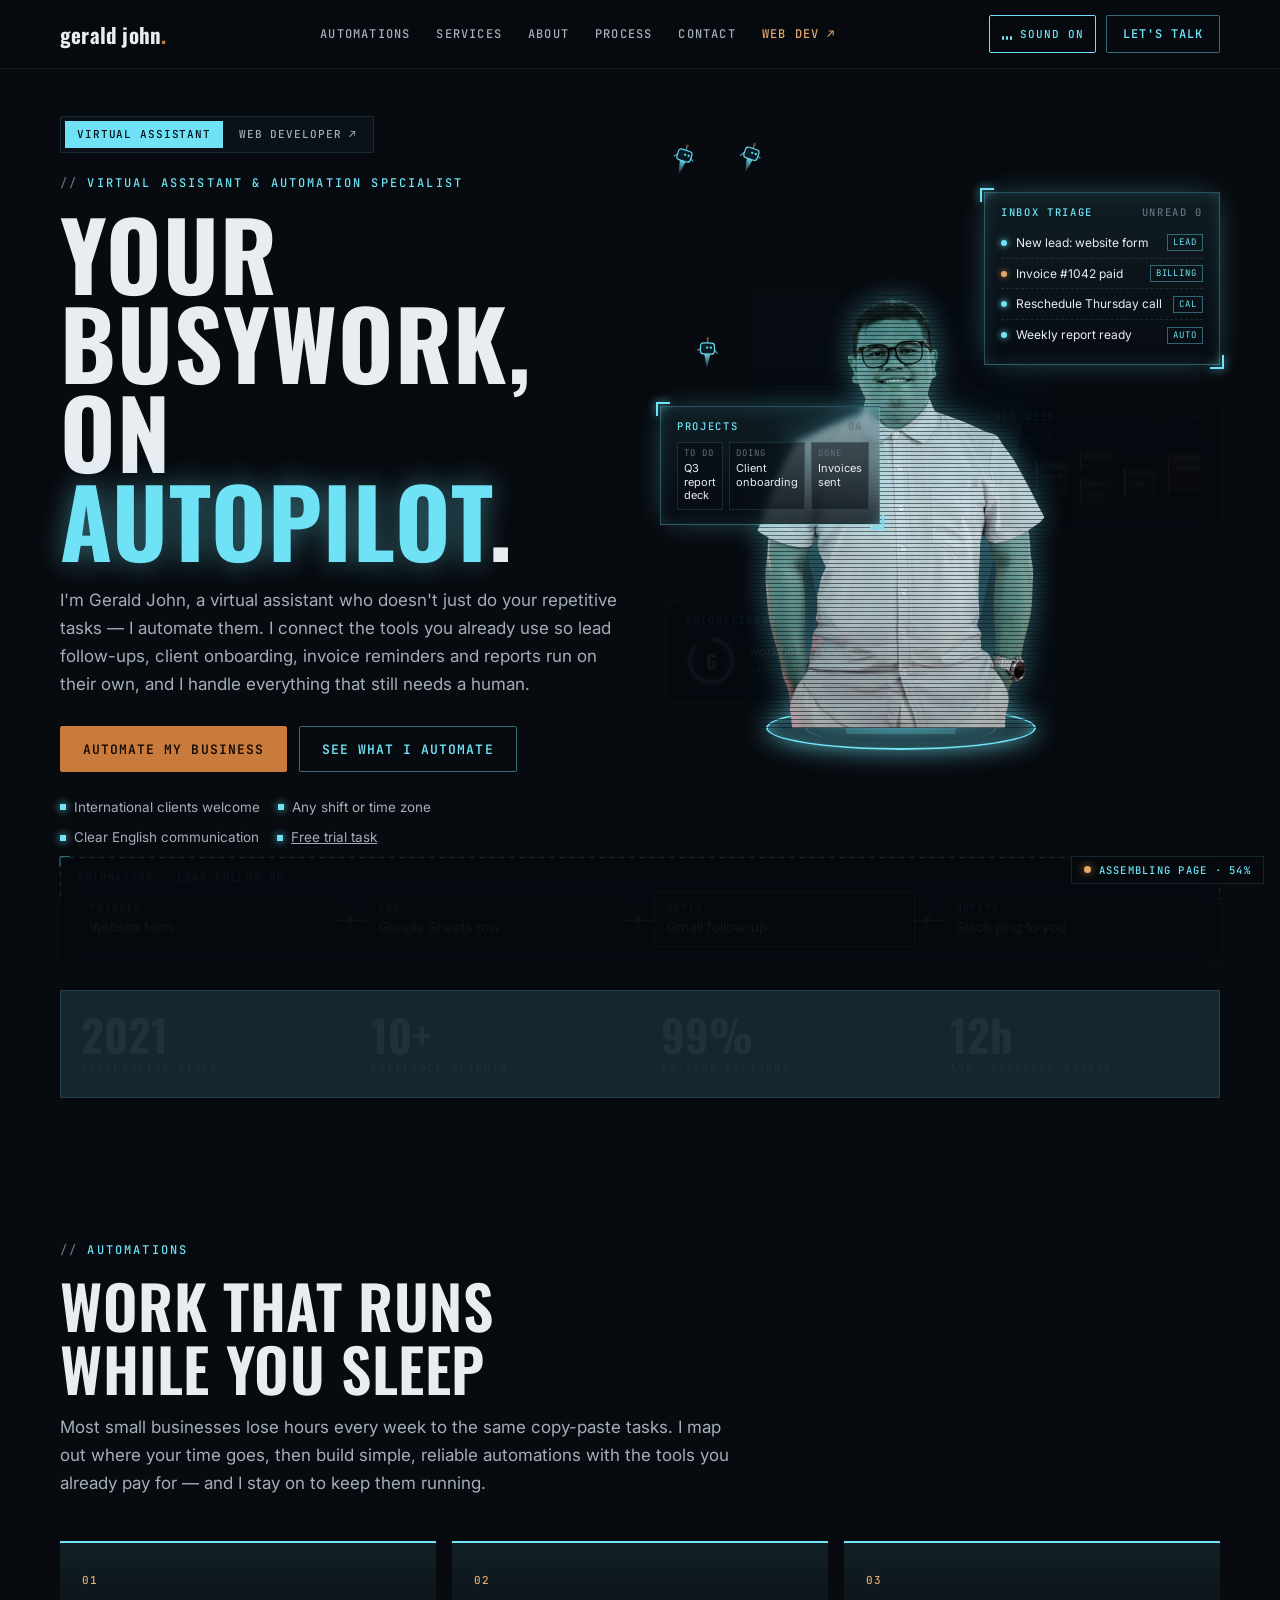
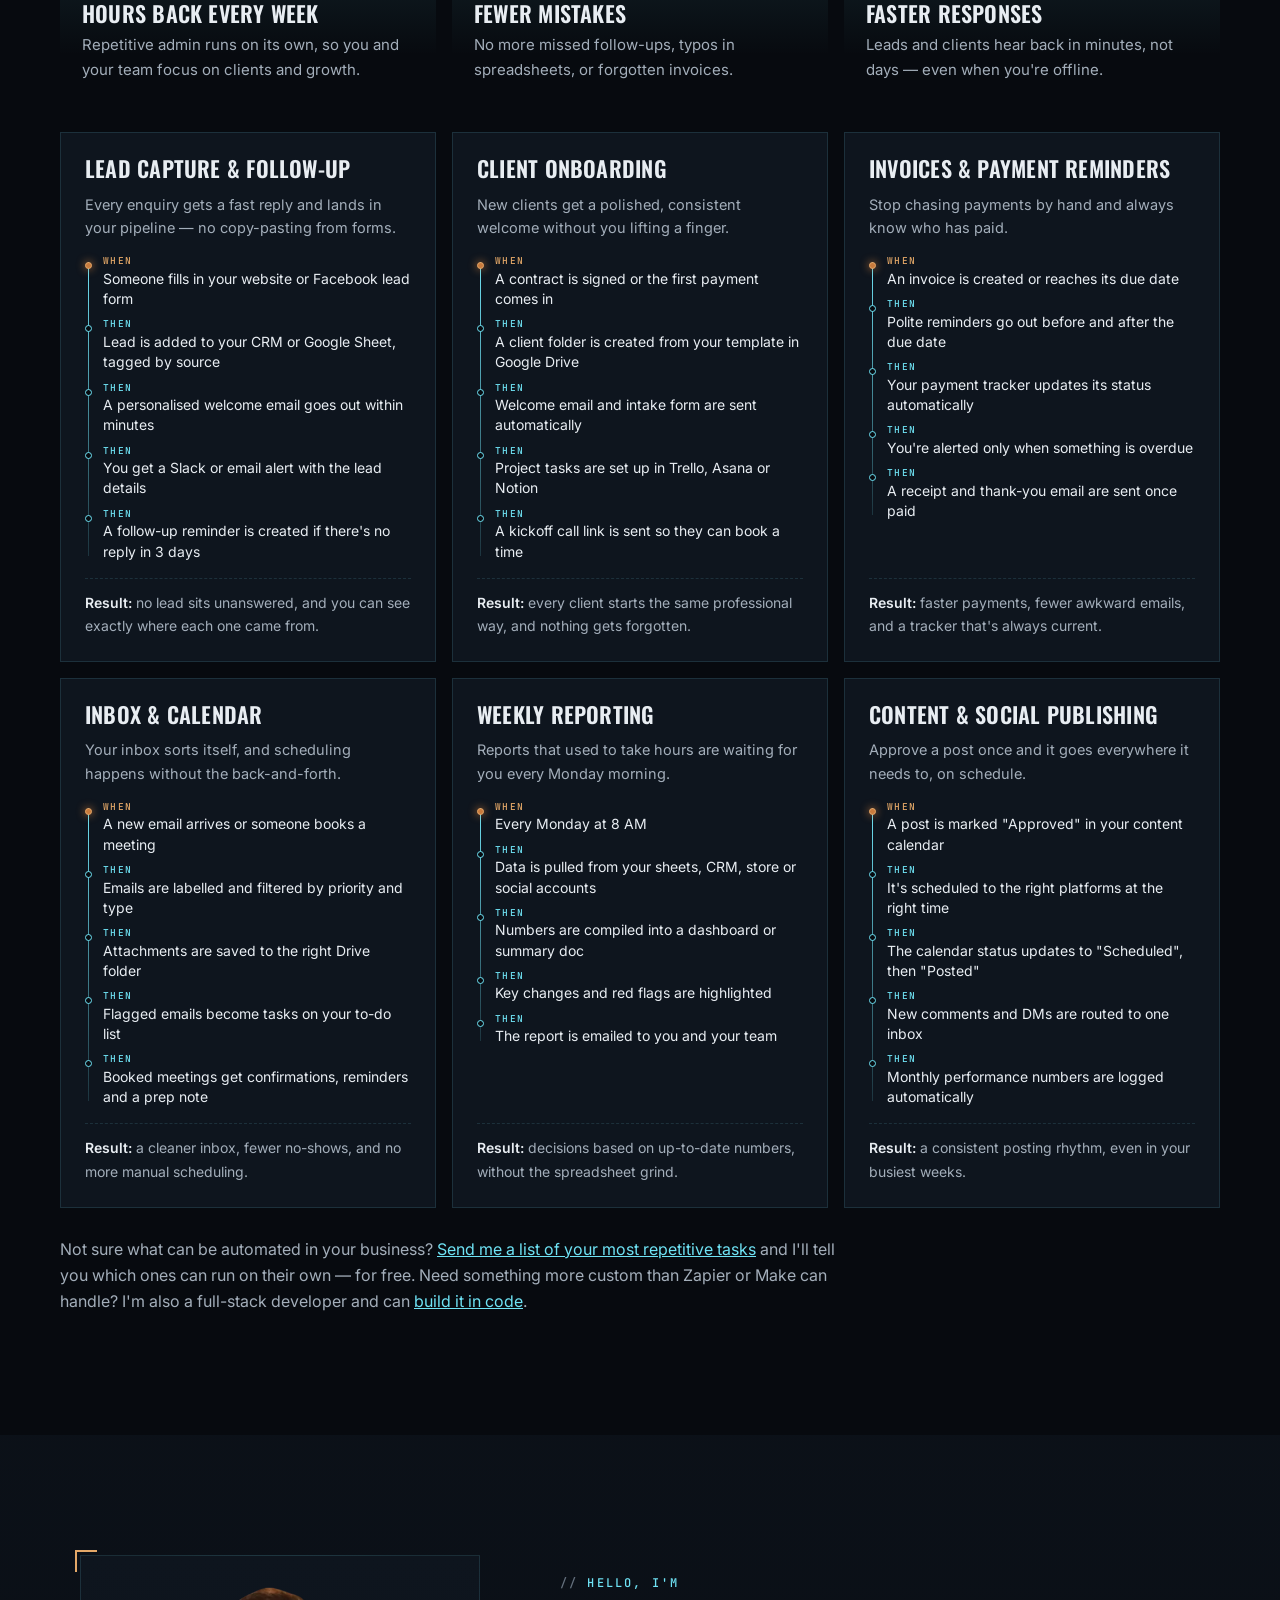
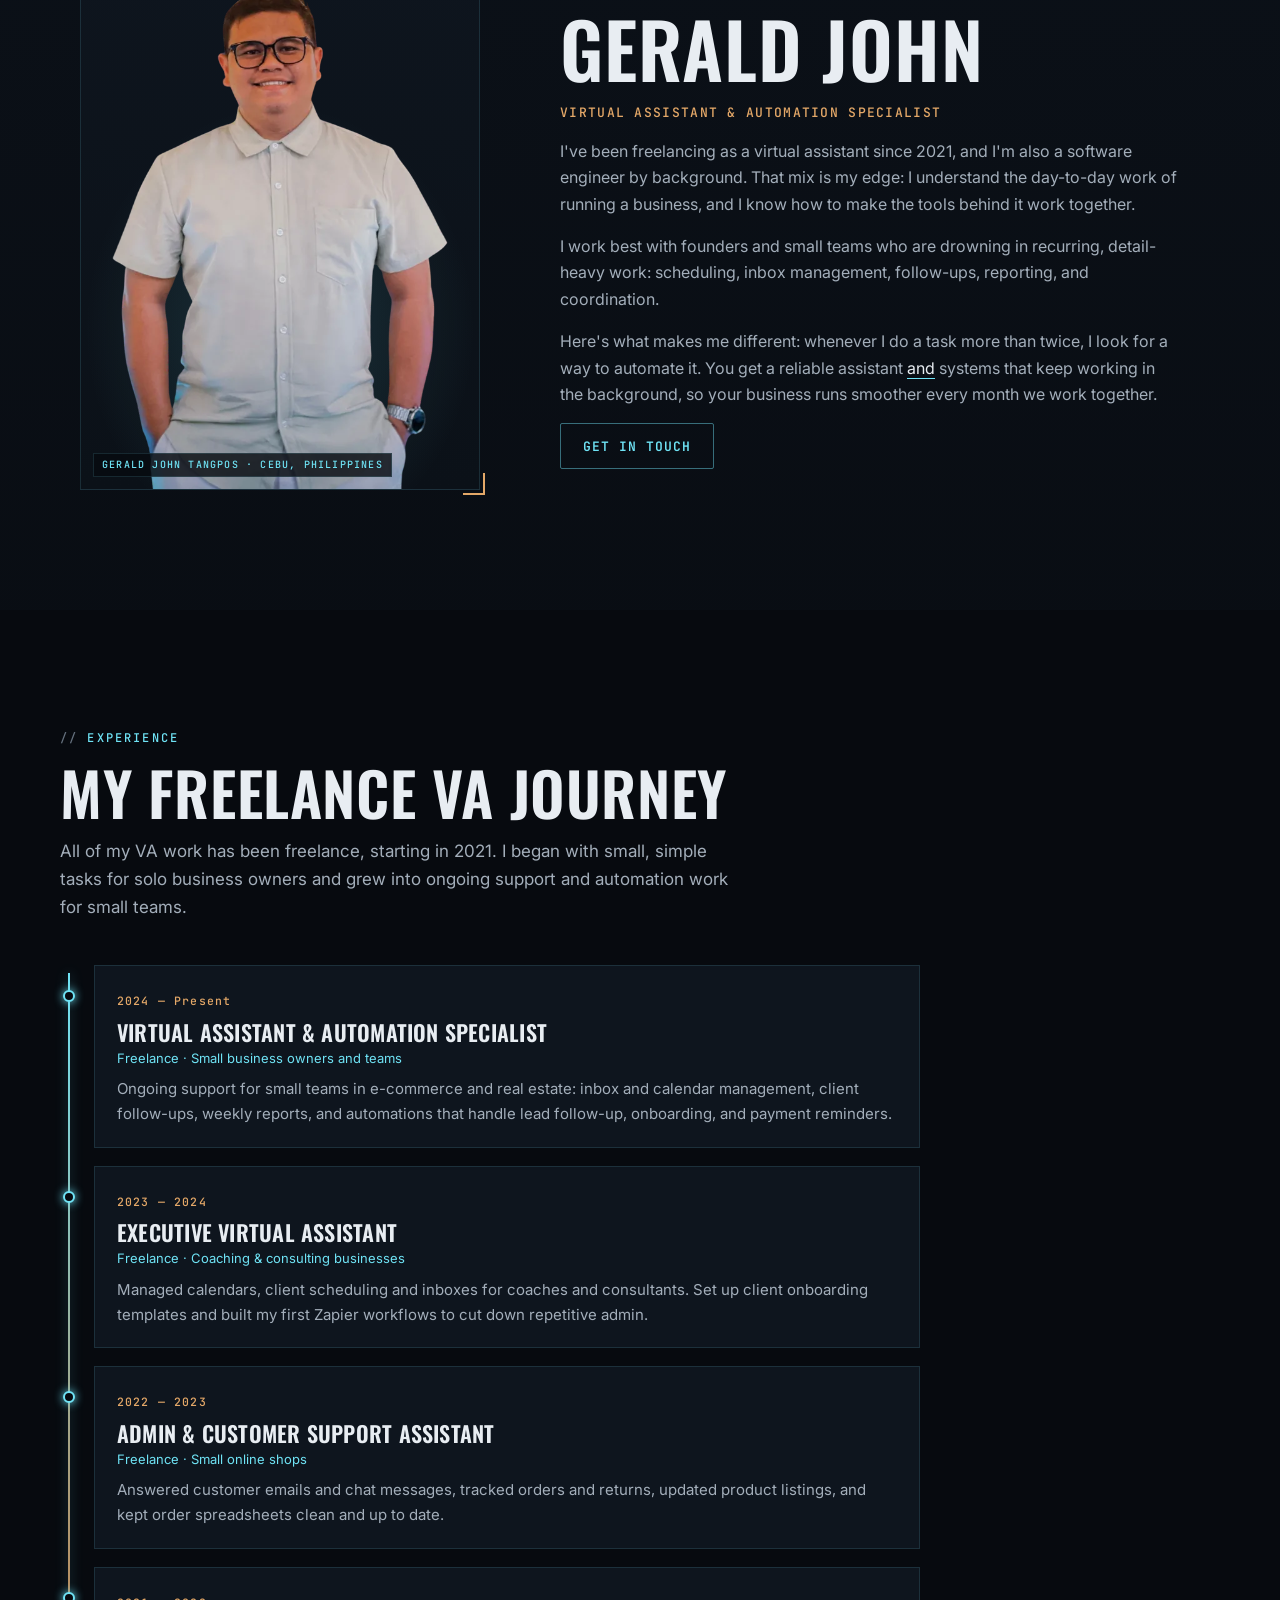
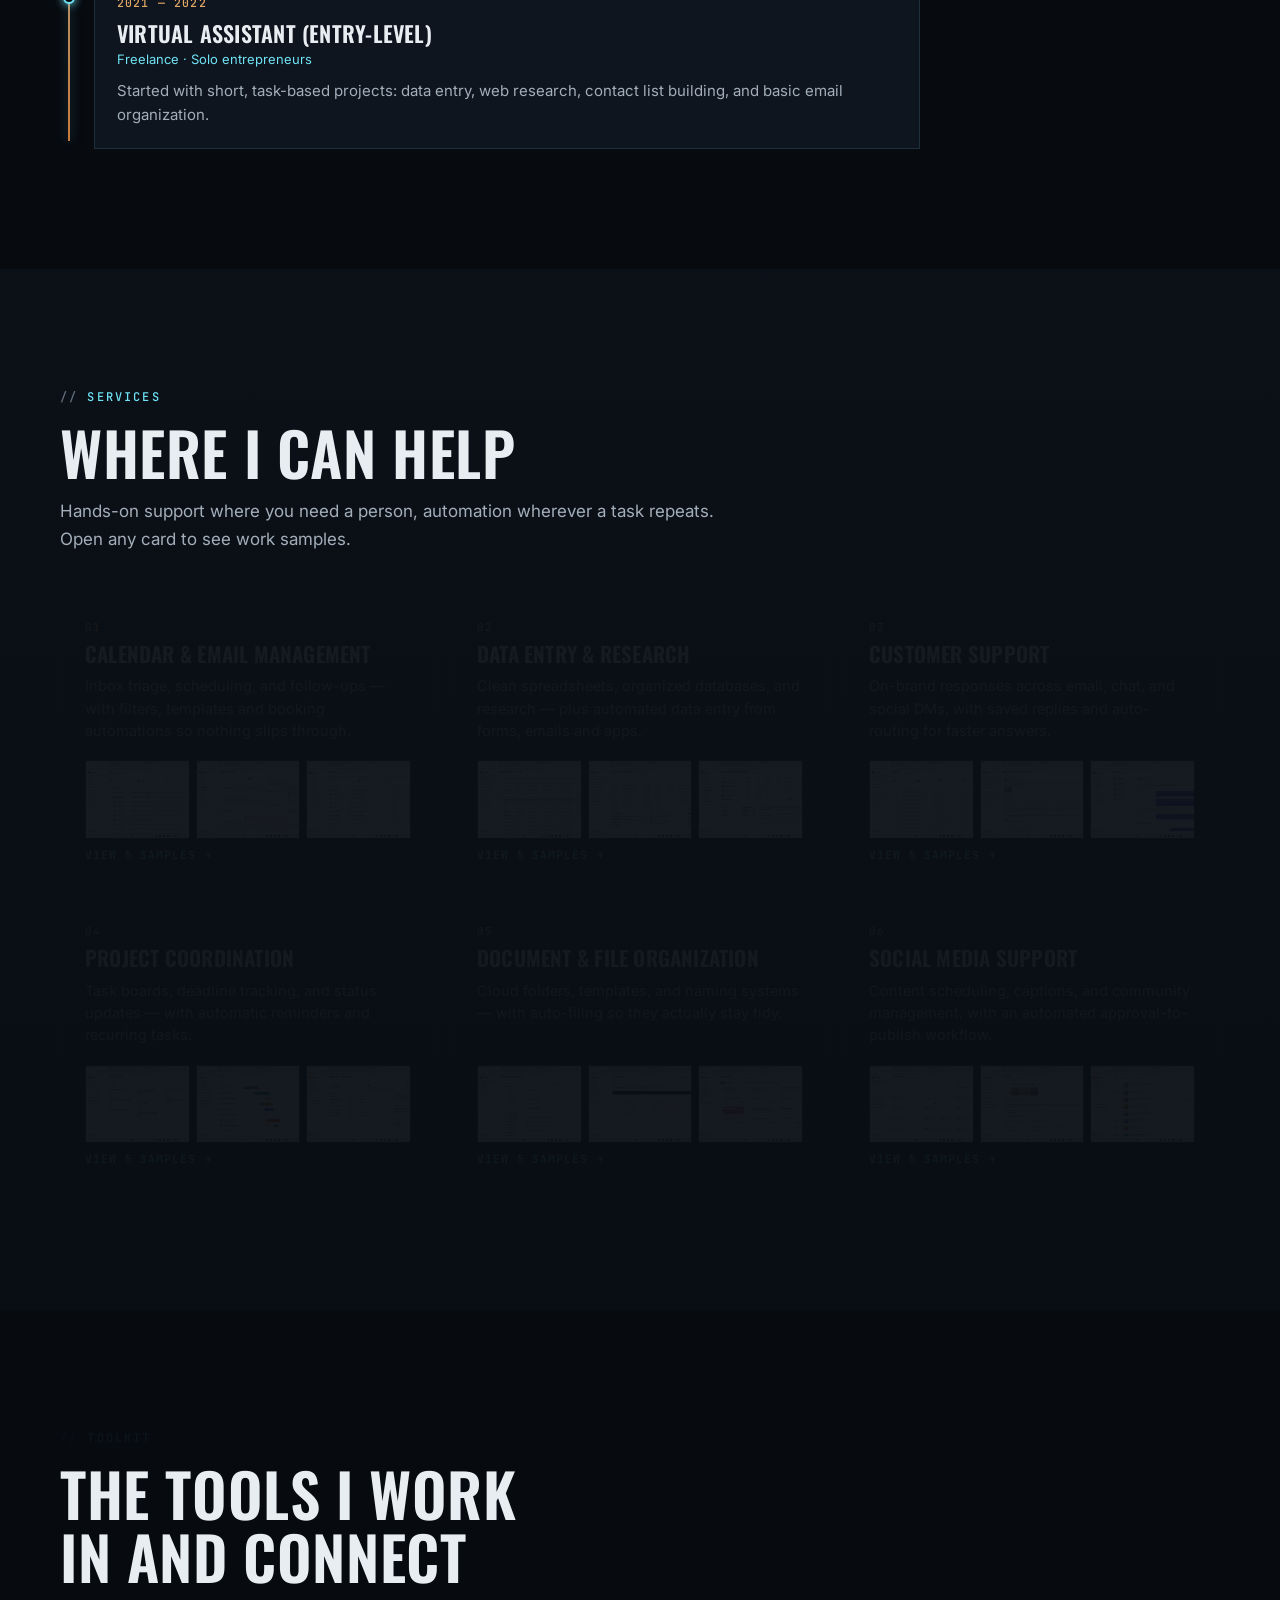
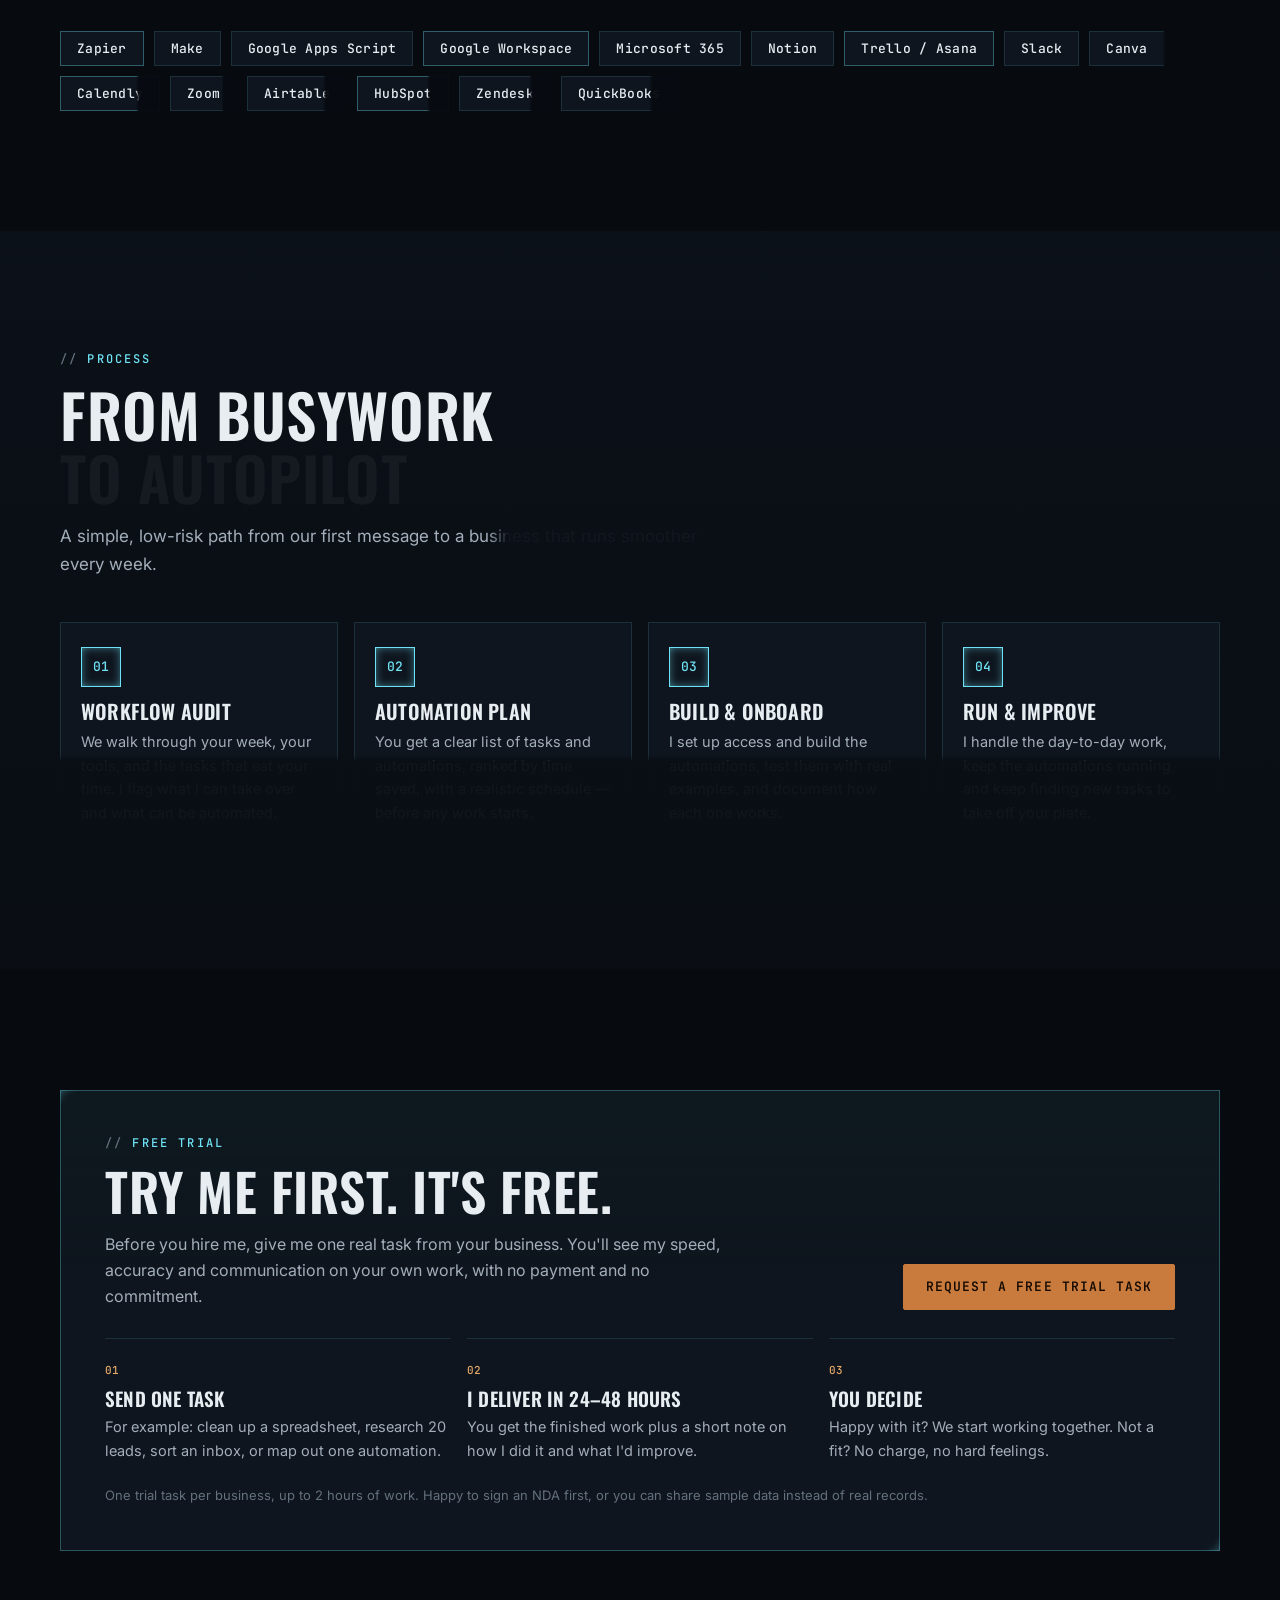
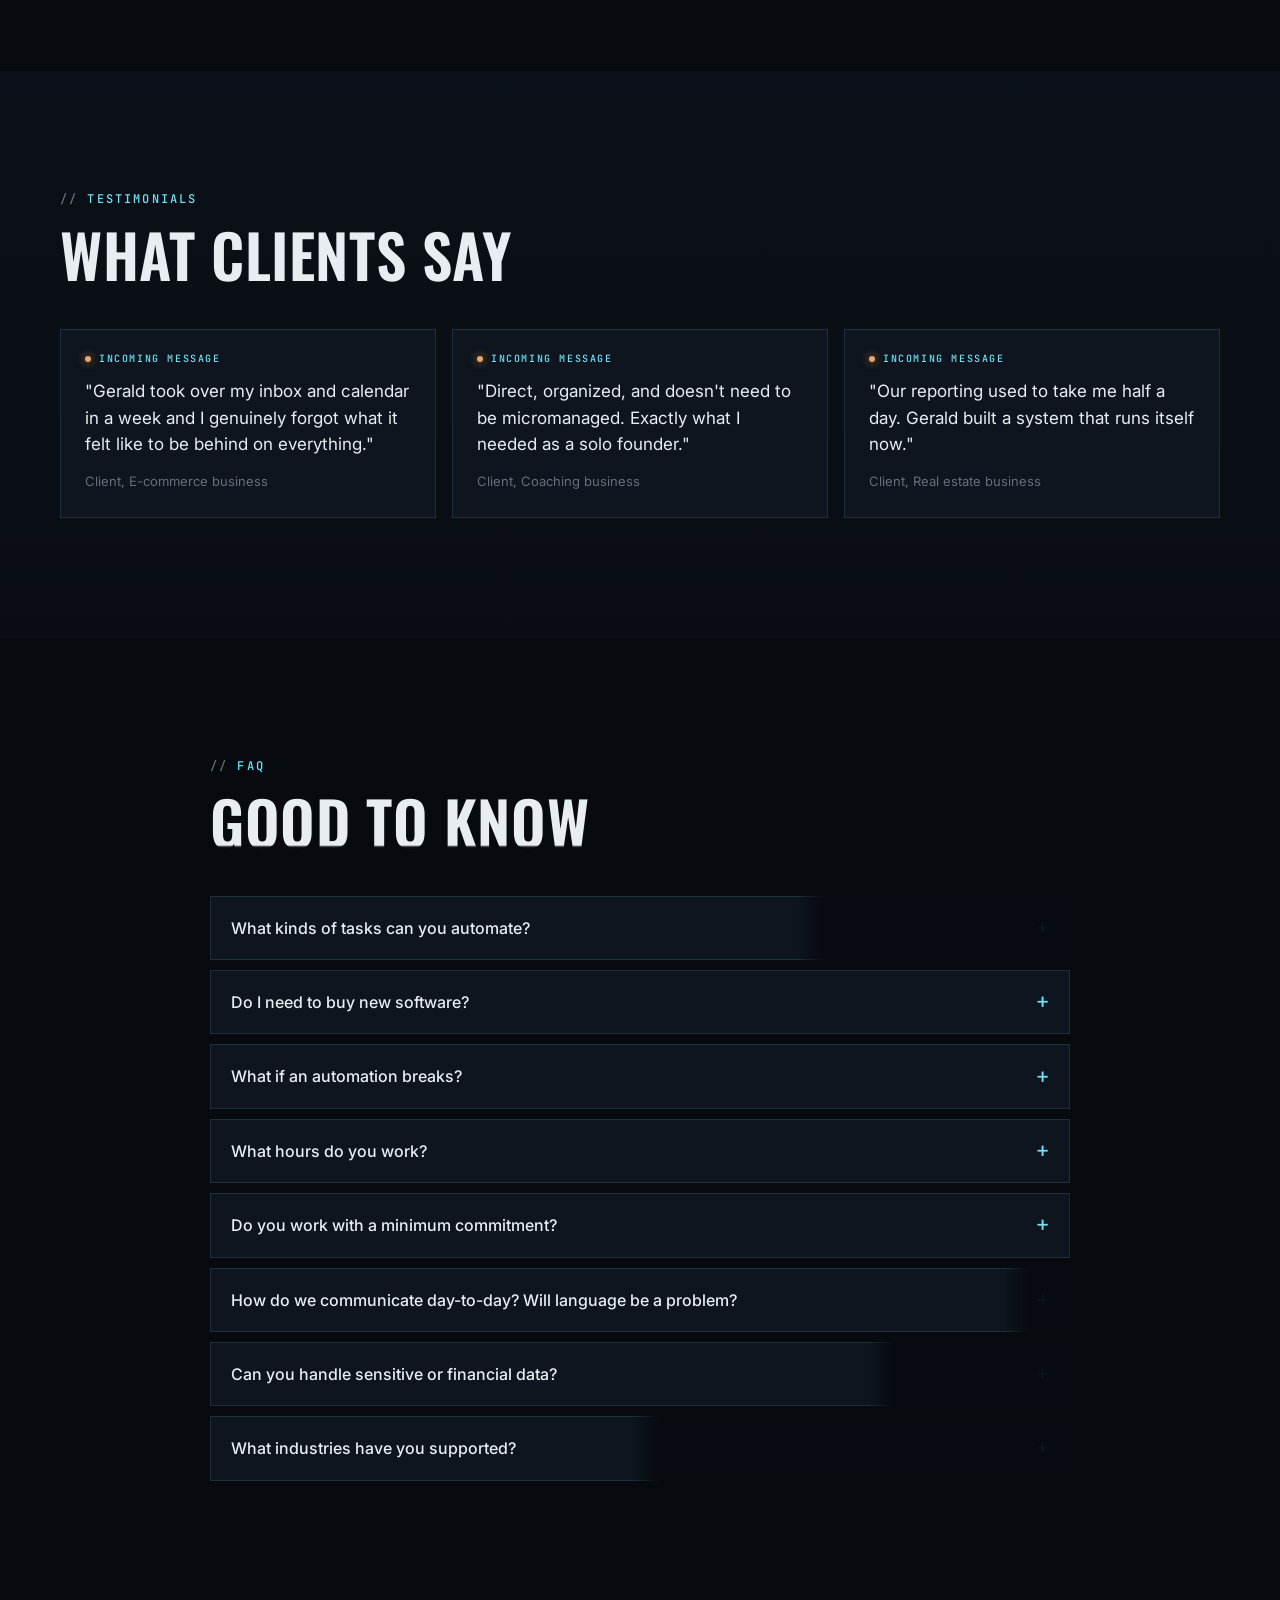
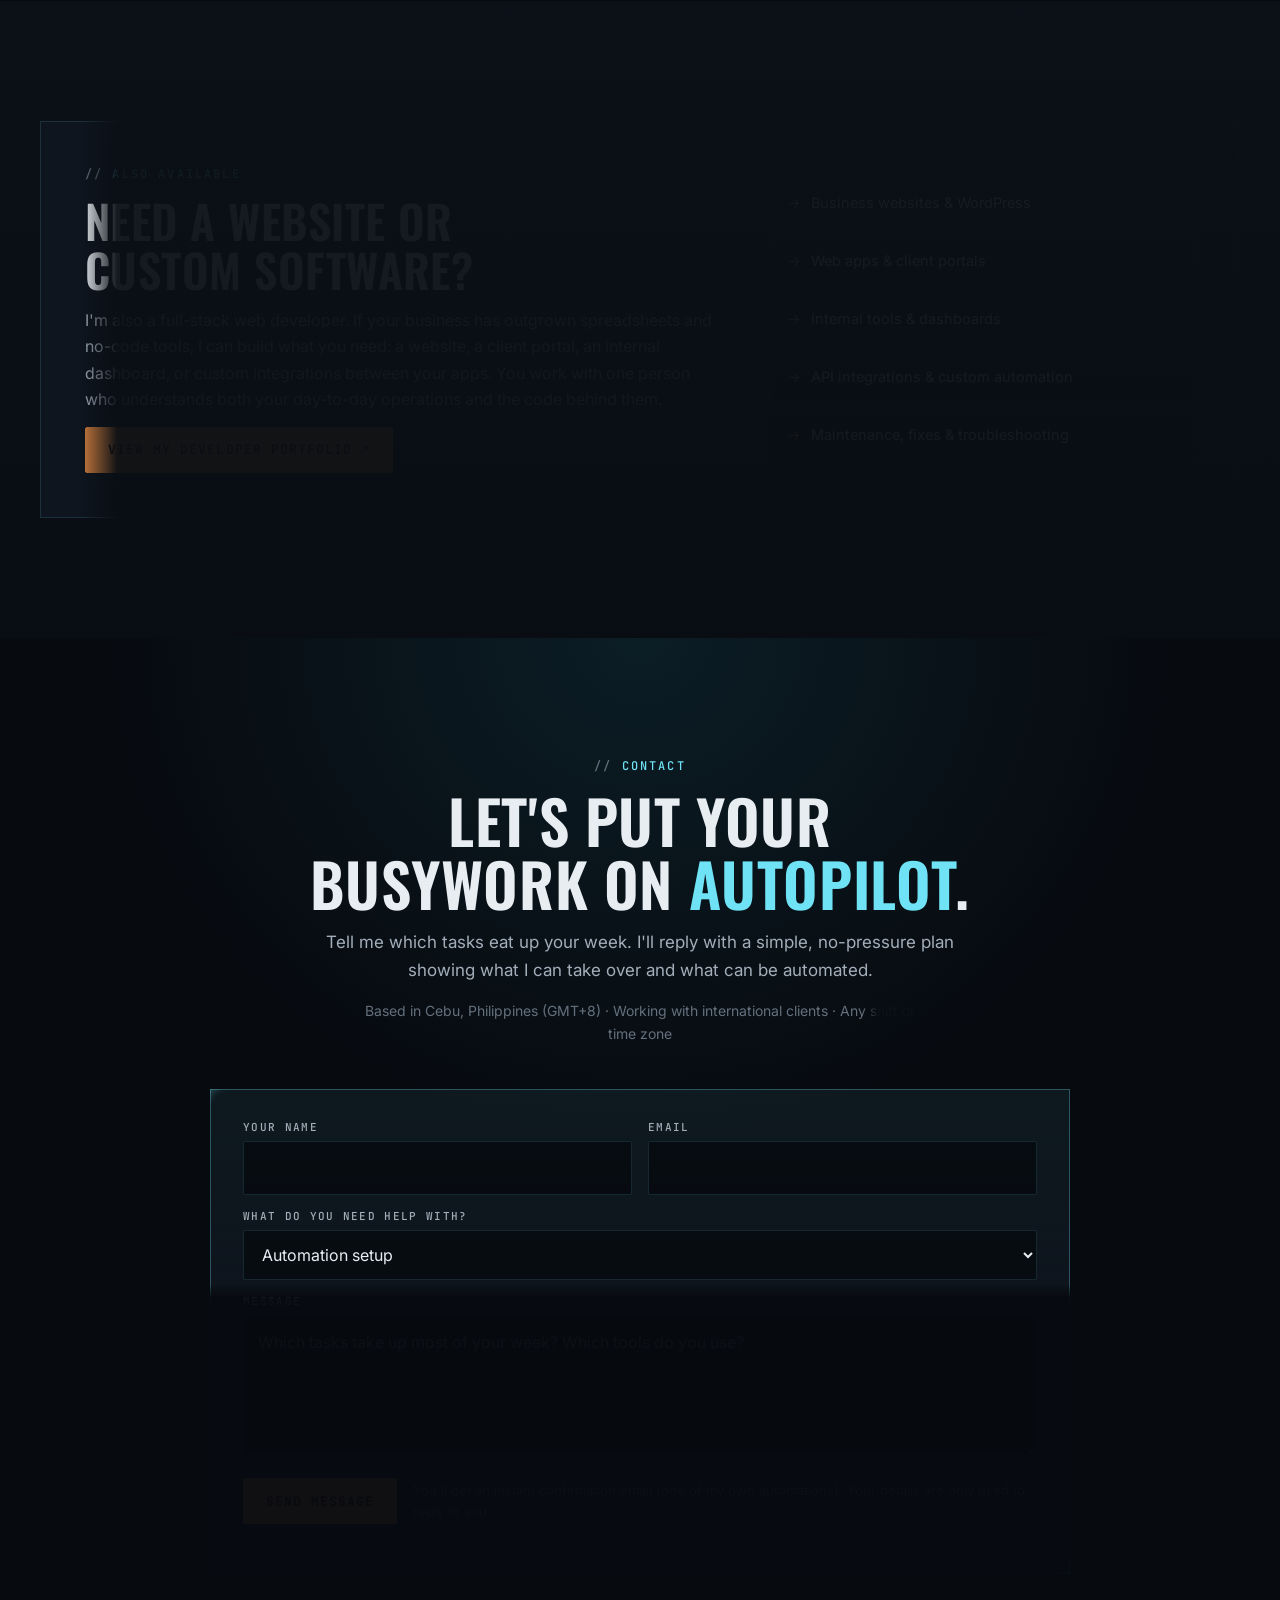
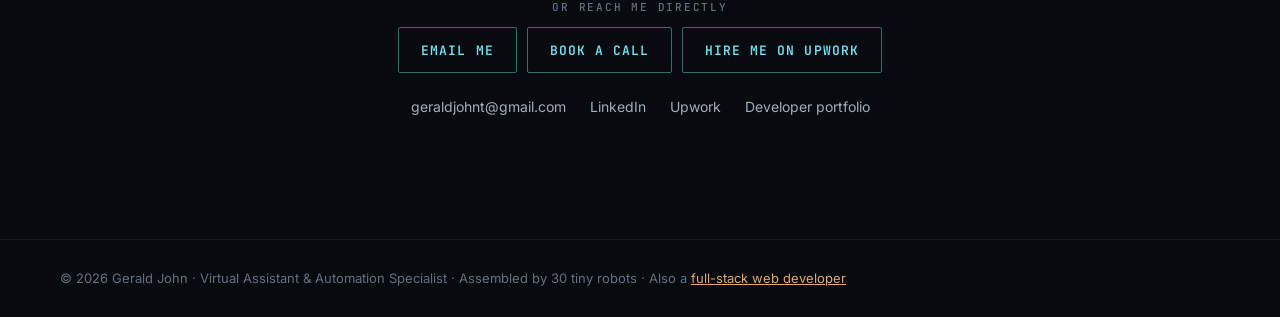
==== version2.html @ e22cc3b9 "Add version2.html: page assembled by robot builders A redesign that lives next to index.html for tes" ====
<!DOCTYPE html>
<html lang="en">
<head>
<meta charset="UTF-8">
<meta name="viewport" content="width=device-width, initial-scale=1.0, viewport-fit=cover">
<title>Gerald John — Virtual Assistant &amp; Automation Specialist</title>
<meta name="description" content="Gerald John is a virtual assistant who automates the repetitive work: lead follow-ups, client onboarding, invoice reminders and reports that run on their own.">
<meta name="theme-color" content="#070A0F">
<link rel="preconnect" href="https://fonts.googleapis.com">
<link rel="preconnect" href="https://fonts.gstatic.com" crossorigin>
<link rel="stylesheet" href="https://fonts.googleapis.com/css2?family=Oswald:wght@500;600;700&family=Inter:wght@400;500;600&family=JetBrains+Mono:wght@400;500&display=swap">
<link rel="preload" as="image" href="v2/gerald-cutout.webp">
<link rel="stylesheet" href="v2/v2.css">
<script>document.documentElement.classList.add('js');</script>
</head>
<body>
<a class="skip" href="#main">Skip to content</a>
<canvas id="bots" aria-hidden="true"></canvas>
<div class="grid-bg" aria-hidden="true"></div>

<header class="nav" id="nav">
  <div class="wrap nav-inner" data-build data-t="250" data-d="700" data-crew="4">
    <a class="brand" href="#top">gerald john<span>.</span></a>
    <nav id="nav-menu" aria-label="Main">
      <a href="#automations">Automations</a>
      <a href="#services">Services</a>
      <a href="#about">About</a>
      <a href="#process">Process</a>
      <a href="#contact">Contact</a>
      <a href="https://geraldjohnt.github.io/web-developer-portfolio/" class="ext">Web Dev &#8599;</a>
    </nav>
    <div class="nav-right">
      <button type="button" class="sound-btn" id="sound-btn" aria-pressed="true" title="Robot sounds"><span class="sound-ico" aria-hidden="true"><i></i><i></i><i></i></span><span class="sound-lbl">Sound on</span></button>
      <a href="#contact" class="btn ghost sm">Let's talk</a>
      <button class="nav-toggle" type="button" aria-expanded="false" aria-controls="nav-menu" aria-label="Open menu"><span></span><span></span><span></span></button>
    </div>
  </div>
</header>

<main id="main">

<section class="hero" id="top">
  <div class="wrap hero-grid">
    <div class="hero-copy">
      <div class="switch" role="navigation" aria-label="Switch portfolio" data-build data-t="650" data-d="400" data-crew="2">
        <a aria-current="page">Virtual Assistant</a>
        <a href="https://geraldjohnt.github.io/web-developer-portfolio/">Web Developer &#8599;</a>
      </div>
      <p class="kicker" data-build data-t="800" data-d="450" data-crew="2">Virtual assistant &amp; automation specialist</p>
      <h1 data-build data-t="1000" data-d="1100" data-dir="y" data-crew="6">Your busywork,<br>on <span>autopilot</span>.</h1>
      <p class="lede" data-build data-t="1900" data-d="800" data-crew="4">I'm Gerald John, a virtual assistant who doesn't just do your repetitive tasks — I automate them. I connect the tools you already use so lead follow-ups, client onboarding, invoice reminders and reports run on their own, and I handle everything that still needs a human.</p>
      <div class="actions" data-build data-t="2550" data-d="500" data-crew="3">
        <a href="#contact" class="btn">Automate my business</a>
        <a href="#automations" class="btn ghost">See what I automate</a>
      </div>
      <ul class="badges" aria-label="Working with me" data-build data-t="2950" data-d="550" data-crew="3">
        <li>International clients welcome</li>
        <li>Any shift or time zone</li>
        <li>Clear English communication</li>
        <li><a href="#trial">Free trial task</a></li>
      </ul>
    </div>

    <div class="stage" aria-label="Preview of the work I handle">
      <svg class="links" viewBox="0 0 600 560" preserveAspectRatio="none" aria-hidden="true">
        <path d="M150 112 C 220 130, 240 170, 270 210"/>
        <path d="M455 118 C 420 150, 380 170, 350 200"/>
        <path d="M450 330 C 410 330, 390 320, 360 300"/>
        <path d="M170 430 C 220 420, 250 400, 280 380"/>
      </svg>
      <div class="projector">
        <div class="disc" data-build data-t="1300" data-d="500" data-crew="3"></div>
        <div class="beam"></div>
        <div class="holo" data-build data-t="1700" data-d="1300" data-dir="up" data-crew="5">
          <img src="v2/gerald-cutout.webp" alt="Gerald John" width="560" height="814">
          <div class="holo-lines" aria-hidden="true"></div>
        </div>
      </div>
      <div class="tag t1" aria-hidden="true">ID · GERALD JOHN T.</div>
      <div class="tag t2" aria-hidden="true">CEBU, PH · GMT+8</div>

      <div class="panel p-proj" data-build data-mode="pull-left" data-t="2400" data-d="1000" data-crew="3">
        <div class="pt">Projects <i>04</i></div>
        <div class="kb"><div><small>To do</small>Q3 report deck</div><div><small>Doing</small>Client onboarding</div><div><small>Done</small>Invoices sent</div></div>
      </div>
      <div class="panel p-inbox" data-build data-mode="pull-right" data-t="2800" data-d="1000" data-crew="3">
        <div class="pt">Inbox triage <i>Unread 0</i></div>
        <div class="row"><b></b><span>New lead: website form</span><em>Lead</em></div>
        <div class="row"><b class="c"></b><span>Invoice #1042 paid</span><em>Billing</em></div>
        <div class="row"><b></b><span>Reschedule Thursday call</span><em>Cal</em></div>
        <div class="row"><b></b><span>Weekly report ready</span><em>Auto</em></div>
      </div>
      <div class="panel p-cal" data-build data-mode="pull-right" data-t="3300" data-d="1000" data-crew="3">
        <div class="pt">This week <i>Calendar</i></div>
        <div class="cal">
          <div>Mon<span style="top:18px;height:26px">Client sync</span><span class="c" style="top:52px;height:20px">Focus</span></div>
          <div>Tue<span style="top:28px;height:36px">Onboard client</span></div>
          <div>Wed<span class="c" style="top:18px;height:20px">Report</span><span style="top:46px;height:26px">Inbox zero</span></div>
          <div>Thu<span style="top:36px;height:28px">Discovery call</span></div>
          <div>Fri<span class="c" style="top:20px;height:40px">Weekly review</span></div>
        </div>
      </div>
      <div class="panel p-stats" data-build data-mode="pull-bottom" data-t="3800" data-d="900" data-crew="3">
        <div class="pt">Automations <i>Live</i></div>
        <div class="ring-row">
          <div class="ring"><svg viewBox="0 0 44 44"><circle cx="22" cy="22" r="18"/><circle class="v" cx="22" cy="22" r="18" style="--v:.86"/></svg><strong>6</strong></div>
          <p>workflows running<br><span>while you sleep</span></p>
        </div>
      </div>
    </div>
  </div>

  <div class="wrap">
    <div class="flow-strip panel" data-build data-t="4400" data-d="1100" data-crew="5">
      <div class="pt">Automation · lead follow-up <i>Runs 24/7</i></div>
      <ol class="flow">
        <li><small>Trigger</small>Website form</li>
        <li><small>Log</small>Google Sheets row</li>
        <li class="c"><small>Reply</small>Gmail follow-up</li>
        <li><small>Notify</small>Slack ping to you</li>
      </ol>
    </div>
    <div class="stats">
      <div data-build data-t="5000" data-d="500" data-crew="2"><strong data-count="2021" data-from="2000">2021</strong><span>Freelancing since</span></div>
      <div data-build data-t="5120" data-d="500" data-crew="2"><strong data-count="10" data-suf="+">10+</strong><span>Freelance clients</span></div>
      <div data-build data-t="5240" data-d="500" data-crew="2"><strong data-count="99" data-suf="%">99%</strong><span>On-time delivery</span></div>
      <div data-build data-t="5360" data-d="500" data-crew="2"><strong data-count="12" data-suf="h">12h</strong><span>Avg. response window</span></div>
    </div>
  </div>
</section>

<section id="automations" class="sec">
  <div class="wrap">
    <header class="head">
      <p class="eyebrow" data-build>Automations</p>
      <h2 data-build data-dir="y">Work that runs while you sleep</h2>
      <p data-build>Most small businesses lose hours every week to the same copy-paste tasks. I map out where your time goes, then build simple, reliable automations with the tools you already pay for — and I stay on to keep them running.</p>
    </header>
    <div class="benefits">
      <div class="benefit" data-build><span class="b-ico" aria-hidden="true">01</span><h3>Hours back every week</h3><p>Repetitive admin runs on its own, so you and your team focus on clients and growth.</p></div>
      <div class="benefit" data-build><span class="b-ico" aria-hidden="true">02</span><h3>Fewer mistakes</h3><p>No more missed follow-ups, typos in spreadsheets, or forgotten invoices.</p></div>
      <div class="benefit" data-build><span class="b-ico" aria-hidden="true">03</span><h3>Faster responses</h3><p>Leads and clients hear back in minutes, not days — even when you're offline.</p></div>
    </div>
    <div class="auto-grid">
      <article class="auto" data-build data-dir="y">
        <h3>Lead capture &amp; follow-up</h3>
        <p class="intro">Every enquiry gets a fast reply and lands in your pipeline — no copy-pasting from forms.</p>
        <ul class="steps">
          <li class="when"><span>When</span>Someone fills in your website or Facebook lead form</li>
          <li><span>Then</span>Lead is added to your CRM or Google Sheet, tagged by source</li>
          <li><span>Then</span>A personalised welcome email goes out within minutes</li>
          <li><span>Then</span>You get a Slack or email alert with the lead details</li>
          <li><span>Then</span>A follow-up reminder is created if there's no reply in 3 days</li>
        </ul>
        <p class="result"><strong>Result:</strong> no lead sits unanswered, and you can see exactly where each one came from.</p>
      </article>
      <article class="auto" data-build data-dir="y">
        <h3>Client onboarding</h3>
        <p class="intro">New clients get a polished, consistent welcome without you lifting a finger.</p>
        <ul class="steps">
          <li class="when"><span>When</span>A contract is signed or the first payment comes in</li>
          <li><span>Then</span>A client folder is created from your template in Google Drive</li>
          <li><span>Then</span>Welcome email and intake form are sent automatically</li>
          <li><span>Then</span>Project tasks are set up in Trello, Asana or Notion</li>
          <li><span>Then</span>A kickoff call link is sent so they can book a time</li>
        </ul>
        <p class="result"><strong>Result:</strong> every client starts the same professional way, and nothing gets forgotten.</p>
      </article>
      <article class="auto" data-build data-dir="y">
        <h3>Invoices &amp; payment reminders</h3>
        <p class="intro">Stop chasing payments by hand and always know who has paid.</p>
        <ul class="steps">
          <li class="when"><span>When</span>An invoice is created or reaches its due date</li>
          <li><span>Then</span>Polite reminders go out before and after the due date</li>
          <li><span>Then</span>Your payment tracker updates its status automatically</li>
          <li><span>Then</span>You're alerted only when something is overdue</li>
          <li><span>Then</span>A receipt and thank-you email are sent once paid</li>
        </ul>
        <p class="result"><strong>Result:</strong> faster payments, fewer awkward emails, and a tracker that's always current.</p>
      </article>
      <article class="auto" data-build data-dir="y">
        <h3>Inbox &amp; calendar</h3>
        <p class="intro">Your inbox sorts itself, and scheduling happens without the back-and-forth.</p>
        <ul class="steps">
          <li class="when"><span>When</span>A new email arrives or someone books a meeting</li>
          <li><span>Then</span>Emails are labelled and filtered by priority and type</li>
          <li><span>Then</span>Attachments are saved to the right Drive folder</li>
          <li><span>Then</span>Flagged emails become tasks on your to-do list</li>
          <li><span>Then</span>Booked meetings get confirmations, reminders and a prep note</li>
        </ul>
        <p class="result"><strong>Result:</strong> a cleaner inbox, fewer no-shows, and no more manual scheduling.</p>
      </article>
      <article class="auto" data-build data-dir="y">
        <h3>Weekly reporting</h3>
        <p class="intro">Reports that used to take hours are waiting for you every Monday morning.</p>
        <ul class="steps">
          <li class="when"><span>When</span>Every Monday at 8 AM</li>
          <li><span>Then</span>Data is pulled from your sheets, CRM, store or social accounts</li>
          <li><span>Then</span>Numbers are compiled into a dashboard or summary doc</li>
          <li><span>Then</span>Key changes and red flags are highlighted</li>
          <li><span>Then</span>The report is emailed to you and your team</li>
        </ul>
        <p class="result"><strong>Result:</strong> decisions based on up-to-date numbers, without the spreadsheet grind.</p>
      </article>
      <article class="auto" data-build data-dir="y">
        <h3>Content &amp; social publishing</h3>
        <p class="intro">Approve a post once and it goes everywhere it needs to, on schedule.</p>
        <ul class="steps">
          <li class="when"><span>When</span>A post is marked "Approved" in your content calendar</li>
          <li><span>Then</span>It's scheduled to the right platforms at the right time</li>
          <li><span>Then</span>The calendar status updates to "Scheduled", then "Posted"</li>
          <li><span>Then</span>New comments and DMs are routed to one inbox</li>
          <li><span>Then</span>Monthly performance numbers are logged automatically</li>
        </ul>
        <p class="result"><strong>Result:</strong> a consistent posting rhythm, even in your busiest weeks.</p>
      </article>
    </div>
    <p class="note" data-build>Not sure what can be automated in your business? <a href="#contact">Send me a list of your most repetitive tasks</a> and I'll tell you which ones can run on their own — for free. Need something more custom than Zapier or Make can handle? I'm also a full-stack developer and can <a href="https://geraldjohnt.github.io/web-developer-portfolio/">build it in code</a>.</p>
  </div>
</section>

<section id="about" class="sec alt">
  <div class="wrap about">
    <div class="about-pic" data-build data-dir="up" data-crew="4">
      <span class="corner tl"></span><span class="corner br"></span>
      <img src="v2/gerald-cutout.webp" alt="Portrait of Gerald John" width="560" height="814" loading="lazy">
      <p class="pic-tag">Gerald John Tangpos · Cebu, Philippines</p>
    </div>
    <div class="about-copy">
      <p class="eyebrow" data-build>Hello, I'm</p>
      <h2 data-build data-dir="y">Gerald John</h2>
      <p class="role" data-build>Virtual Assistant &amp; Automation Specialist</p>
      <p data-build>I've been freelancing as a virtual assistant since 2021, and I'm also a software engineer by background. That mix is my edge: I understand the day-to-day work of running a business, and I know how to make the tools behind it work together.</p>
      <p data-build>I work best with founders and small teams who are drowning in recurring, detail-heavy work: scheduling, inbox management, follow-ups, reporting, and coordination.</p>
      <p data-build>Here's what makes me different: whenever I do a task more than twice, I look for a way to automate it. You get a reliable assistant <em>and</em> systems that keep working in the background, so your business runs smoother every month we work together.</p>
      <a href="#contact" class="btn ghost" data-build>Get in touch</a>
    </div>
  </div>
</section>

<section id="experience" class="sec">
  <div class="wrap">
    <header class="head">
      <p class="eyebrow" data-build>Experience</p>
      <h2 data-build data-dir="y">My freelance VA journey</h2>
      <p data-build>All of my VA work has been freelance, starting in 2021. I began with small, simple tasks for solo business owners and grew into ongoing support and automation work for small teams.</p>
    </header>
    <ol class="timeline">
      <li data-build><span class="when">2024 — Present</span><h3>Virtual Assistant &amp; Automation Specialist</h3><p class="org">Freelance · Small business owners and teams</p><p>Ongoing support for small teams in e-commerce and real estate: inbox and calendar management, client follow-ups, weekly reports, and automations that handle lead follow-up, onboarding, and payment reminders.</p></li>
      <li data-build><span class="when">2023 — 2024</span><h3>Executive Virtual Assistant</h3><p class="org">Freelance · Coaching &amp; consulting businesses</p><p>Managed calendars, client scheduling and inboxes for coaches and consultants. Set up client onboarding templates and built my first Zapier workflows to cut down repetitive admin.</p></li>
      <li data-build><span class="when">2022 — 2023</span><h3>Admin &amp; Customer Support Assistant</h3><p class="org">Freelance · Small online shops</p><p>Answered customer emails and chat messages, tracked orders and returns, updated product listings, and kept order spreadsheets clean and up to date.</p></li>
      <li data-build><span class="when">2021 — 2022</span><h3>Virtual Assistant (Entry-Level)</h3><p class="org">Freelance · Solo entrepreneurs</p><p>Started with short, task-based projects: data entry, web research, contact list building, and basic email organization.</p></li>
    </ol>
  </div>
</section>

<section id="services" class="sec alt">
  <div class="wrap">
    <header class="head">
      <p class="eyebrow" data-build>Services</p>
      <h2 data-build data-dir="y">Where I can help</h2>
      <p data-build>Hands-on support where you need a person, automation wherever a task repeats. Open any card to see work samples.</p>
    </header>
    <div class="svc-grid">
      <button type="button" class="svc" data-service="calendar" data-build data-dir="y"><span class="idx">01</span><h3>Calendar &amp; Email Management</h3><p>Inbox triage, scheduling, and follow-ups — with filters, templates and booking automations so nothing slips through.</p><span class="thumbs"><img src="VA_Portfolio_Screenshots/01-email-calendar/01-inbox-triage.png" alt="" loading="lazy"><img src="VA_Portfolio_Screenshots/01-email-calendar/02-weekly-calendar.png" alt="" loading="lazy"><img src="VA_Portfolio_Screenshots/01-email-calendar/03-follow-up-tracker.png" alt="" loading="lazy"></span><span class="open">View 5 samples &#8594;</span></button>
      <button type="button" class="svc" data-service="dataentry" data-build data-dir="y"><span class="idx">02</span><h3>Data Entry &amp; Research</h3><p>Clean spreadsheets, organized databases, and research — plus automated data entry from forms, emails and apps.</p><span class="thumbs"><img src="VA_Portfolio_Screenshots/02-data-research/01-clean-lead-spreadsheet.png" alt="" loading="lazy"><img src="VA_Portfolio_Screenshots/02-data-research/02-before-after-cleanup.png" alt="" loading="lazy"><img src="VA_Portfolio_Screenshots/02-data-research/03-vendor-comparison.png" alt="" loading="lazy"></span><span class="open">View 5 samples &#8594;</span></button>
      <button type="button" class="svc" data-service="support" data-build data-dir="y"><span class="idx">03</span><h3>Customer Support</h3><p>On-brand responses across email, chat, and social DMs, with saved replies and auto-routing for faster answers.</p><span class="thumbs"><img src="VA_Portfolio_Screenshots/03-customer-support/01-ticket-queue.png" alt="" loading="lazy"><img src="VA_Portfolio_Screenshots/03-customer-support/02-on-brand-email-reply.png" alt="" loading="lazy"><img src="VA_Portfolio_Screenshots/03-customer-support/03-live-chat.png" alt="" loading="lazy"></span><span class="open">View 5 samples &#8594;</span></button>
      <button type="button" class="svc" data-service="coordination" data-build data-dir="y"><span class="idx">04</span><h3>Project Coordination</h3><p>Task boards, deadline tracking, and status updates — with automatic reminders and recurring tasks.</p><span class="thumbs"><img src="VA_Portfolio_Screenshots/04-project-coordination/01-kanban-board.png" alt="" loading="lazy"><img src="VA_Portfolio_Screenshots/04-project-coordination/02-timeline-gantt.png" alt="" loading="lazy"><img src="VA_Portfolio_Screenshots/04-project-coordination/03-weekly-status-update.png" alt="" loading="lazy"></span><span class="open">View 5 samples &#8594;</span></button>
      <button type="button" class="svc" data-service="documents" data-build data-dir="y"><span class="idx">05</span><h3>Document &amp; File Organization</h3><p>Cloud folders, templates, and naming systems — with auto-filing so they actually stay tidy.</p><span class="thumbs"><img src="VA_Portfolio_Screenshots/05-document-file-organization/01-cloud-folder-structure.png" alt="" loading="lazy"><img src="VA_Portfolio_Screenshots/05-document-file-organization/02-file-naming-system.png" alt="" loading="lazy"><img src="VA_Portfolio_Screenshots/05-document-file-organization/03-template-library.png" alt="" loading="lazy"></span><span class="open">View 5 samples &#8594;</span></button>
      <button type="button" class="svc" data-service="social" data-build data-dir="y"><span class="idx">06</span><h3>Social Media Support</h3><p>Content scheduling, captions, and community management, with an automated approval-to-publish workflow.</p><span class="thumbs"><img src="VA_Portfolio_Screenshots/06-social-media/01-content-calendar.png" alt="" loading="lazy"><img src="VA_Portfolio_Screenshots/06-social-media/02-post-composer-caption.png" alt="" loading="lazy"><img src="VA_Portfolio_Screenshots/06-social-media/03-scheduled-queue.png" alt="" loading="lazy"></span><span class="open">View 5 samples &#8594;</span></button>
    </div>
  </div>
</section>

<section id="tools" class="sec">
  <div class="wrap">
    <header class="head">
      <p class="eyebrow" data-build>Toolkit</p>
      <h2 data-build data-dir="y">The tools I work in and connect</h2>
    </header>
    <ul class="tools">
      <li data-build data-crew="1">Zapier</li><li data-build data-crew="1">Make</li><li data-build data-crew="1">Google Apps Script</li><li data-build data-crew="1">Google Workspace</li><li data-build data-crew="1">Microsoft 365</li><li data-build data-crew="1">Notion</li><li data-build data-crew="1">Trello / Asana</li><li data-build data-crew="1">Slack</li><li data-build data-crew="1">Canva</li><li data-build data-crew="1">Calendly</li><li data-build data-crew="1">Zoom</li><li data-build data-crew="1">Airtable</li><li data-build data-crew="1">HubSpot</li><li data-build data-crew="1">Zendesk</li><li data-build data-crew="1">QuickBooks</li>
    </ul>
  </div>
</section>

<section id="process" class="sec alt">
  <div class="wrap">
    <header class="head">
      <p class="eyebrow" data-build>Process</p>
      <h2 data-build data-dir="y">From busywork to autopilot</h2>
      <p data-build>A simple, low-risk path from our first message to a business that runs smoother every week.</p>
    </header>
    <ol class="process">
      <li data-build data-dir="y"><span class="step">01</span><h3>Workflow audit</h3><p>We walk through your week, your tools, and the tasks that eat your time. I flag what I can take over and what can be automated.</p></li>
      <li data-build data-dir="y"><span class="step">02</span><h3>Automation plan</h3><p>You get a clear list of tasks and automations, ranked by time saved, with a realistic schedule — before any work starts.</p></li>
      <li data-build data-dir="y"><span class="step">03</span><h3>Build &amp; onboard</h3><p>I set up access and build the automations, test them with real examples, and document how each one works.</p></li>
      <li data-build data-dir="y"><span class="step">04</span><h3>Run &amp; improve</h3><p>I handle the day-to-day work, keep the automations running, and keep finding new tasks to take off your plate.</p></li>
    </ol>
  </div>
</section>

<section id="trial" class="sec">
  <div class="wrap">
    <div class="trial panel-lg" data-build data-dir="y" data-crew="6">
      <div class="trial-head">
        <div>
          <p class="eyebrow">Free trial</p>
          <h2>Try me first. It's free.</h2>
          <p>Before you hire me, give me one real task from your business. You'll see my speed, accuracy and communication on your own work, with no payment and no commitment.</p>
        </div>
        <a href="mailto:geraldjohnt@gmail.com?subject=Free%20trial%20task%20request&amp;body=Hi%20Gerald%2C%0A%0AI%27d%20like%20to%20try%20your%20free%20trial%20task.%0A%0AThe%20task%3A%20%0AWhat%20a%20good%20result%20looks%20like%3A%20%0ATools%20I%20use%3A%20%0AMy%20timezone%3A%20%0A" class="btn">Request a free trial task</a>
      </div>
      <ol class="trial-steps">
        <li><span>01</span><h3>Send one task</h3><p>For example: clean up a spreadsheet, research 20 leads, sort an inbox, or map out one automation.</p></li>
        <li><span>02</span><h3>I deliver in 24–48 hours</h3><p>You get the finished work plus a short note on how I did it and what I'd improve.</p></li>
        <li><span>03</span><h3>You decide</h3><p>Happy with it? We start working together. Not a fit? No charge, no hard feelings.</p></li>
      </ol>
      <p class="fine">One trial task per business, up to 2 hours of work. Happy to sign an NDA first, or you can share sample data instead of real records.</p>
    </div>
  </div>
</section>

<section id="testimonials" class="sec alt">
  <div class="wrap">
    <header class="head">
      <p class="eyebrow" data-build>Testimonials</p>
      <h2 data-build data-dir="y">What clients say</h2>
    </header>
    <div class="quotes">
      <figure data-build><p class="tx">Incoming message</p><blockquote>"Gerald took over my inbox and calendar in a week and I genuinely forgot what it felt like to be behind on everything."</blockquote><figcaption>Client, E-commerce business</figcaption></figure>
      <figure data-build><p class="tx">Incoming message</p><blockquote>"Direct, organized, and doesn't need to be micromanaged. Exactly what I needed as a solo founder."</blockquote><figcaption>Client, Coaching business</figcaption></figure>
      <figure data-build><p class="tx">Incoming message</p><blockquote>"Our reporting used to take me half a day. Gerald built a system that runs itself now."</blockquote><figcaption>Client, Real estate business</figcaption></figure>
    </div>
  </div>
</section>

<section id="faq" class="sec">
  <div class="wrap faq-wrap">
    <header class="head">
      <p class="eyebrow" data-build>FAQ</p>
      <h2 data-build data-dir="y">Good to know</h2>
    </header>
    <div class="faq">
      <details data-build><summary>What kinds of tasks can you automate?</summary><p>Anything that follows the same steps every time: lead follow-ups, client onboarding, invoice reminders, data entry from forms and emails, file organization, meeting scheduling, and weekly reports. If you're copy-pasting it, it can probably be automated.</p></details>
      <details data-build><summary>Do I need to buy new software?</summary><p>Usually not. I start with the tools you already use, like Google Workspace, your CRM and your email. If a connector tool such as Zapier or Make is needed, I'll recommend the cheapest plan that fits before you spend anything.</p></details>
      <details data-build><summary>What if an automation breaks?</summary><p>I monitor the automations I build and fix issues as part of ongoing support. Every automation also comes with a short written guide, so you're never locked in or left guessing how it works.</p></details>
      <details data-build><summary>What hours do you work?</summary><p>Any shift works for me. I work with international clients and can match your business hours, whether you're in the US, UK, Europe, Australia or Asia. We'll agree on the exact schedule during onboarding.</p></details>
      <details data-build><summary>Do you work with a minimum commitment?</summary><p>No. You can start with a <a href="#trial">free trial task</a> to see my work first, then choose hourly or a monthly retainer. No long lock-in.</p></details>
      <details data-build><summary>How do we communicate day-to-day? Will language be a problem?</summary><p>Not at all. I work with clients from different countries and communicate clearly in English, in writing and on calls. Day to day, I usually use Slack or email for updates, with a short weekly check-in call, and I'm happy to adapt to what you already use.</p></details>
      <details data-build><summary>Can you handle sensitive or financial data?</summary><p>Yes — I follow standard confidentiality practices and I'm comfortable signing an NDA before we start.</p></details>
      <details data-build><summary>What industries have you supported?</summary><p>Through my freelance work: mainly e-commerce, coaching and consulting, and real estate — but the core skill set transfers well beyond that.</p></details>
    </div>
  </div>
</section>

<section id="development" class="sec alt">
  <div class="wrap dev" data-build data-crew="5">
    <div>
      <p class="eyebrow">Also available</p>
      <h2>Need a website or custom software?</h2>
      <p>I'm also a full-stack web developer. If your business has outgrown spreadsheets and no-code tools, I can build what you need: a website, a client portal, an internal dashboard, or custom integrations between your apps. You work with one person who understands both your day-to-day operations and the code behind them.</p>
      <a href="https://geraldjohnt.github.io/web-developer-portfolio/" class="btn">View my developer portfolio &#8599;</a>
    </div>
    <ul>
      <li>Business websites &amp; WordPress</li>
      <li>Web apps &amp; client portals</li>
      <li>Internal tools &amp; dashboards</li>
      <li>API integrations &amp; custom automation</li>
      <li>Maintenance, fixes &amp; troubleshooting</li>
    </ul>
  </div>
</section>

<section id="contact" class="sec contact">
  <div class="wrap contact-wrap">
    <header class="head center">
      <p class="eyebrow" data-build>Contact</p>
      <h2 data-build data-dir="y">Let's put your busywork on <span>autopilot</span>.</h2>
      <p data-build>Tell me which tasks eat up your week. I'll reply with a simple, no-pressure plan showing what I can take over and what can be automated.</p>
      <p class="contact-note" data-build>Based in Cebu, Philippines (GMT+8) · Working with international clients · Any shift or time zone</p>
    </header>
    <form class="contact-form panel-lg" id="contact-form" data-endpoint="https://script.google.com/macros/s/AKfycbxHk-h4SQ6ZB-GV5NGepYZzMXKfwT2meGYlSBVWfr6hbH8Pa3ydvC6iAsIAO9cohR_k/exec" data-email="geraldjohnt@gmail.com" novalidate data-build data-dir="y" data-crew="6">
      <input type="hidden" name="source" value="va">
      <div class="hp" aria-hidden="true"><label for="cf-website">Leave this empty</label><input type="text" id="cf-website" name="website" tabindex="-1" autocomplete="off"></div>
      <div><label for="cf-name">Your name</label><input type="text" id="cf-name" name="name" required maxlength="100" autocomplete="name"></div>
      <div><label for="cf-email">Email</label><input type="email" id="cf-email" name="email" required maxlength="200" autocomplete="email"></div>
      <div class="full"><label for="cf-service">What do you need help with?</label>
        <select id="cf-service" name="service">
          <option>Automation setup</option>
          <option>Calendar &amp; email management</option>
          <option>Data entry &amp; research</option>
          <option>Customer support</option>
          <option>Project coordination</option>
          <option>Document &amp; file organization</option>
          <option>Social media support</option>
          <option>Free trial task</option>
          <option>Something else</option>
        </select>
      </div>
      <div class="full"><label for="cf-message">Message</label><textarea id="cf-message" name="message" required minlength="5" maxlength="5000" placeholder="Which tasks take up most of your week? Which tools do you use?"></textarea></div>
      <div class="full form-foot">
        <button type="submit" class="btn">Send message</button>
        <p class="form-privacy">You'll get an instant confirmation email (one of my own automations). Your details are only used to reply to you.</p>
      </div>
      <p class="form-status full" role="status" aria-live="polite"></p>
    </form>
    <p class="alt-title" data-build>Or reach me directly</p>
    <div class="contact-actions" data-build data-crew="4">
      <a href="mailto:geraldjohnt@gmail.com?subject=Automation%20%26%20VA%20enquiry" class="btn ghost">Email me</a>
      <a href="mailto:geraldjohnt@gmail.com?subject=Discovery%20call%20request&amp;body=Hi%20Gerald%2C%0A%0AI%27d%20like%20to%20book%20a%20short%20call.%0A%0AWhat%20I%20need%20help%20with%3A%20%0AMy%20timezone%3A%20%0ATimes%20that%20work%20for%20me%3A%20%0A" class="btn ghost">Book a call</a>
      <a href="https://www.upwork.com/freelancers/~011ad574500f310d02" class="btn ghost" target="_blank" rel="noopener">Hire me on Upwork</a>
    </div>
    <div class="contact-links" data-build>
      <a href="mailto:geraldjohnt@gmail.com">geraldjohnt@gmail.com</a>
      <a href="https://www.linkedin.com/in/gerald-john-tangpos-810341109/" target="_blank" rel="noopener">LinkedIn</a>
      <a href="https://www.upwork.com/freelancers/~011ad574500f310d02" target="_blank" rel="noopener">Upwork</a>
      <a href="https://geraldjohnt.github.io/web-developer-portfolio/">Developer portfolio</a>
    </div>
  </div>
</section>

</main>

<footer class="foot"><div class="wrap">© <span id="year">2026</span> Gerald John · Virtual Assistant &amp; Automation Specialist · Assembled by <span id="unit-count">30</span> tiny robots · Also a <a href="https://geraldjohnt.github.io/web-developer-portfolio/">full-stack web developer</a></div></footer>

<div class="status" id="status" aria-hidden="true"><i></i><span id="status-txt">Deploying units</span></div>

<div class="modal" id="modal" role="dialog" aria-modal="true" aria-labelledby="modal-title" hidden>
  <div class="modal-box">
    <div class="modal-top"><h3 id="modal-title"></h3><button type="button" class="modal-x" id="modal-close" aria-label="Close">&times;</button></div>
    <div class="modal-stage">
      <button type="button" class="m-arrow prev" id="m-prev" aria-label="Previous sample">&#8249;</button>
      <img id="modal-img" src="" alt="">
      <button type="button" class="m-arrow next" id="m-next" aria-label="Next sample">&#8250;</button>
    </div>
    <p class="modal-cap"><span id="modal-cap"></span> <span class="modal-count" id="modal-count" aria-live="polite"></span></p>
  </div>
</div>

<script src="contact-form.js"></script>
<script src="v2/robots.js"></script>
<script src="v2/v2.js"></script>
</body>
</html>
---- v2/v2.css ----
/* Version 2 — "Assembled by robots". Dark holographic workshop, arc blue lines + copper actions.
   Layout: single column of sections in a 1200px wrap; hero = copy left, hologram stage right. */
:root{
  color-scheme: dark;
  --bg:#070A0F; --bg-2:#0B1118; --panel:#0E151E; --panel-2:#121B26;
  --ink:#E8EDF2; --ink-soft:#A3AEBA; --ink-dim:#64707D;
  --line:rgba(127,233,250,.13); --line-2:rgba(255,255,255,.07);
  --arc:#6FE3F5; --arc-2:#2BA8C9; --arc-a:rgba(111,227,245,.10);
  --copper:#C97B3D; --copper-l:#E4A868;
  --f-display:"Oswald","Arial Narrow",Impact,sans-serif;
  --f-body:"Inter",system-ui,-apple-system,"Segoe UI",Roboto,sans-serif;
  --f-mono:"JetBrains Mono",ui-monospace,SFMono-Regular,Menlo,Consolas,monospace;
  --wrap:1200px; --nav-h:68px;
  --ease:cubic-bezier(.16,1,.3,1);
}
*,*::before,*::after{box-sizing:border-box}
html{background:var(--bg);scroll-behavior:smooth;overflow-x:clip;-webkit-text-size-adjust:100%}
body{margin:0;background:var(--bg);color:var(--ink);font:400 16px/1.65 var(--f-body);overflow-x:clip;-webkit-font-smoothing:antialiased}
img{max-width:100%;height:auto;display:block}
a{color:var(--arc)}
h1,h2,h3{margin:0;font-family:var(--f-display);font-weight:600;text-transform:uppercase;letter-spacing:.01em;line-height:1.05;text-wrap:balance}
p{margin:0}
ul,ol{margin:0;padding:0;list-style:none}
:focus-visible{outline:2px solid var(--arc);outline-offset:3px}
.wrap{max-width:var(--wrap);margin:0 auto;padding-left:max(20px,env(safe-area-inset-left,0px));padding-right:max(20px,env(safe-area-inset-right,0px))}
.skip{position:absolute;left:-999px;top:8px;z-index:100;background:var(--arc);color:#04121A;padding:8px 14px}
.skip:focus{left:12px}
section[id]{scroll-margin-top:calc(var(--nav-h) + 12px)}

/* background layers */
#bots{position:fixed;inset:0;width:100%;height:100%;z-index:40;pointer-events:none}
.grid-bg{position:fixed;inset:0;z-index:-1;pointer-events:none;
  background:
    radial-gradient(ellipse 70% 50% at 70% 10%,rgba(43,168,201,.10),transparent 70%),
    linear-gradient(var(--line-2) 1px,transparent 1px) 0 0/48px 48px,
    linear-gradient(90deg,var(--line-2) 1px,transparent 1px) 0 0/48px 48px;
  -webkit-mask-image:linear-gradient(180deg,#000 0%,rgba(0,0,0,.45) 60%,rgba(0,0,0,.25));mask-image:linear-gradient(180deg,#000 0%,rgba(0,0,0,.45) 60%,rgba(0,0,0,.25))}

/* ---------- build states (only when JS runs) ---------- */
.js .unbuilt{-webkit-mask-image:linear-gradient(#0000000d,#0000000d);mask-image:linear-gradient(#0000000d,#0000000d)}
.js .unbuilt.pull{-webkit-mask-image:none;mask-image:none;opacity:0}
.built-flash{animation:flash .5s ease-out}
@keyframes flash{0%{filter:brightness(1.7) drop-shadow(0 0 10px rgba(111,227,245,.6))}100%{filter:none}}

/* ---------- buttons ---------- */
.btn{display:inline-flex;align-items:center;justify-content:center;gap:8px;min-height:46px;padding:12px 22px;border:1px solid var(--copper);background:var(--copper);color:#140A02;
  font:600 13px/1 var(--f-mono);letter-spacing:.08em;text-transform:uppercase;text-decoration:none;border-radius:2px;cursor:pointer;
  transition:background .2s,border-color .2s,color .2s,box-shadow .2s,transform .2s var(--ease)}
.btn:hover{background:var(--copper-l);border-color:var(--copper-l);box-shadow:0 0 0 4px rgba(201,123,61,.18)}
.btn:active{transform:translateY(1px)}
.btn.ghost{background:transparent;color:var(--arc);border-color:rgba(111,227,245,.45)}
.btn.ghost:hover{border-color:var(--arc);background:var(--arc-a);box-shadow:0 0 18px -4px rgba(111,227,245,.5)}
.btn.sm{min-height:38px;padding:9px 16px;font-size:12px}

/* ---------- nav ---------- */
.nav{position:fixed;top:0;left:0;right:0;z-index:50;padding-top:env(safe-area-inset-top,0px);
  background:rgba(7,10,15,.72);backdrop-filter:blur(14px) saturate(140%);-webkit-backdrop-filter:blur(14px) saturate(140%);border-bottom:1px solid var(--line-2)}
.nav-inner{height:var(--nav-h);display:flex;align-items:center;justify-content:space-between;gap:20px}
.brand{font:700 21px/1 var(--f-display);text-transform:lowercase;color:var(--ink);text-decoration:none;letter-spacing:.01em}
.brand span{color:var(--copper)}
#nav-menu{display:flex;gap:26px}
#nav-menu a{color:var(--ink-soft);text-decoration:none;font:500 12px/1 var(--f-mono);letter-spacing:.1em;text-transform:uppercase;padding:8px 0;position:relative}
#nav-menu a::after{content:"";position:absolute;left:0;right:0;bottom:2px;height:1px;background:var(--arc);transform:scaleX(0);transform-origin:left;transition:transform .3s var(--ease)}
#nav-menu a:hover{color:var(--ink)}#nav-menu a:hover::after{transform:scaleX(1)}
#nav-menu a.ext{color:var(--copper-l)}
.nav-right{display:flex;align-items:center;gap:10px}
.sound-btn{display:inline-flex;align-items:center;gap:8px;height:38px;padding:0 12px;background:transparent;border:1px solid var(--line);color:var(--ink-soft);border-radius:2px;cursor:pointer;font:500 11px/1 var(--f-mono);letter-spacing:.08em;text-transform:uppercase}
.sound-btn:hover{border-color:var(--arc);color:var(--ink)}
.sound-ico{display:inline-flex;align-items:flex-end;gap:2px;height:12px}
.sound-ico i{width:2px;background:var(--arc);height:4px;border-radius:1px}
.sound-btn[aria-pressed="true"] .sound-ico i{animation:eq 1s ease-in-out infinite}
.sound-ico i:nth-child(2){animation-delay:-.3s!important}.sound-ico i:nth-child(3){animation-delay:-.6s!important}
.sound-btn[aria-pressed="false"] .sound-ico i{background:var(--ink-dim)}
.sound-btn.hint{border-color:var(--arc);color:var(--arc);animation:pulse 1.6s ease-in-out infinite}
@keyframes eq{0%,100%{height:3px}50%{height:12px}}
@keyframes pulse{0%,100%{box-shadow:0 0 0 0 rgba(111,227,245,.35)}50%{box-shadow:0 0 0 6px rgba(111,227,245,0)}}
.nav-toggle{display:none;width:42px;height:42px;background:transparent;border:1px solid var(--line);border-radius:2px;cursor:pointer;flex-direction:column;justify-content:center;align-items:center;gap:5px}
.nav-toggle span{width:18px;height:2px;background:var(--ink);transition:transform .3s var(--ease),opacity .2s}
.nav.open .nav-toggle span:nth-child(1){transform:translateY(7px) rotate(45deg)}
.nav.open .nav-toggle span:nth-child(2){opacity:0}
.nav.open .nav-toggle span:nth-child(3){transform:translateY(-7px) rotate(-45deg)}

/* ---------- hero ---------- */
.hero{padding-top:calc(var(--nav-h) + env(safe-area-inset-top,0px) + 48px);padding-bottom:24px}
.hero-grid{display:grid;grid-template-columns:minmax(0,1fr) minmax(0,1fr);gap:40px;align-items:center}
.hero-copy{min-width:0}
.switch{display:inline-flex;gap:4px;padding:4px;border:1px solid var(--line);border-radius:2px;margin-bottom:22px;background:rgba(14,21,30,.7)}
.switch a{padding:8px 12px;font:500 11px/1 var(--f-mono);letter-spacing:.08em;text-transform:uppercase;text-decoration:none;color:var(--ink-soft)}
.switch a[aria-current]{background:var(--arc);color:#04121A}
.switch a:not([aria-current]):hover{color:var(--ink)}
.kicker,.eyebrow{font:500 12px/1.4 var(--f-mono);letter-spacing:.18em;text-transform:uppercase;color:var(--arc)}
.eyebrow::before,.kicker::before{content:"// ";color:var(--ink-dim)}
.hero h1{font-size:clamp(48px,7.4vw,100px);font-weight:700;line-height:.94;margin:16px 0 22px}
.hero h1 span{color:var(--arc);text-shadow:0 0 28px rgba(111,227,245,.45)}
.lede{color:var(--ink-soft);font-size:17px;max-width:56ch}
.actions{display:flex;flex-wrap:wrap;gap:12px;margin-top:28px}
.badges{display:flex;flex-wrap:wrap;gap:8px 18px;margin-top:24px}
.badges li{font-size:13.5px;color:var(--ink-soft);display:flex;align-items:center;gap:8px}
.badges li::before{content:"";width:6px;height:6px;background:var(--arc);box-shadow:0 0 8px var(--arc)}
.badges a{color:inherit}

/* hologram stage */
.stage{position:relative;height:580px;min-width:0}
.links{position:absolute;inset:0;width:100%;height:100%;overflow:visible;pointer-events:none}
.links path{fill:none;stroke:var(--arc);stroke-width:1.2;opacity:.5;stroke-dasharray:400;stroke-dashoffset:400;vector-effect:non-scaling-stroke}
.stage.online .links path{transition:stroke-dashoffset 1.2s var(--ease);stroke-dashoffset:0}
html:not(.js) .links path,.reduce .links path{stroke-dashoffset:0}
.projector{position:absolute;left:43%;bottom:44px;width:300px;transform:translateX(-50%)}
.holo{position:relative;width:300px;aspect-ratio:560/814}
.holo img{width:100%;height:100%;object-fit:contain;
  filter:saturate(.55) sepia(.25) hue-rotate(150deg) brightness(1.08) contrast(1.05) drop-shadow(0 0 14px rgba(111,227,245,.45));opacity:.94}
.holo-lines{position:absolute;inset:0;mix-blend-mode:multiply;
  background:repeating-linear-gradient(0deg,rgba(0,20,30,.55) 0 1px,transparent 1px 4px);animation:scan 8s linear infinite}
.holo::after{content:"";position:absolute;inset:0;mix-blend-mode:screen;pointer-events:none;
  background:linear-gradient(transparent 0 46%,rgba(111,227,245,.20) 48%,transparent 52%);background-size:100% 220%;animation:sweep 4.5s ease-in-out infinite}
@keyframes scan{to{background-position:0 64px}}
@keyframes sweep{0%{background-position:0 120%}100%{background-position:0 -120%}}
.disc{position:absolute;left:50%;bottom:-22px;width:270px;height:44px;transform:translateX(-50%);border-radius:50%;
  border:2px solid var(--arc);box-shadow:0 0 26px rgba(111,227,245,.7),inset 0 0 18px rgba(111,227,245,.6);
  background:radial-gradient(ellipse at center,rgba(111,227,245,.35),transparent 70%)}
.disc::after{content:"";position:absolute;left:50%;top:50%;width:190px;height:190px;margin:-95px 0 0 -95px;border-radius:50%;border:1.5px dashed rgba(111,227,245,.6);transform:scaleY(.17);animation:spin 9s linear infinite}
@keyframes spin{from{transform:scaleY(.17) rotate(0)}to{transform:scaleY(.17) rotate(360deg)}}
.beam{position:absolute;left:50%;bottom:-6px;width:300px;height:440px;transform:translateX(-50%);pointer-events:none;
  background:linear-gradient(0deg,rgba(111,227,245,.22),transparent 80%);clip-path:polygon(32% 100%,68% 100%,100% 0,0 0);opacity:0;transition:opacity 1s}
.stage.projecting .beam,html:not(.js) .beam,.reduce .beam{opacity:1}
.tag{position:absolute;font:500 10px/1 var(--f-mono);letter-spacing:.14em;color:var(--arc);white-space:nowrap;opacity:0;transition:opacity .6s}
.stage.online .tag,html:not(.js) .tag,.reduce .tag{opacity:.85}
.tag.t1{left:0;top:27%}.tag.t2{right:2%;bottom:24%}
.tag::after{content:"";display:block;height:1px;margin-top:6px;background:linear-gradient(90deg,var(--arc),transparent)}

/* HUD panels */
.panel{position:absolute;color:var(--ink);padding:14px 16px;background:linear-gradient(180deg,rgba(111,227,245,.09),rgba(7,12,18,.82));
  border:1px solid rgba(111,227,245,.32);box-shadow:0 0 30px -10px rgba(111,227,245,.5),inset 0 0 24px -14px rgba(111,227,245,.6);backdrop-filter:blur(3px);-webkit-backdrop-filter:blur(3px)}
.panel::before,.panel::after,.panel-lg::before,.panel-lg::after{content:"";position:absolute;width:14px;height:14px;border:2px solid var(--arc);pointer-events:none;filter:drop-shadow(0 0 4px var(--arc))}
.panel::before,.panel-lg::before{left:-5px;top:-5px;border-right:0;border-bottom:0}
.panel::after,.panel-lg::after{right:-5px;bottom:-5px;border-left:0;border-top:0}
.pt{display:flex;justify-content:space-between;gap:10px;font:500 10.5px/1 var(--f-mono);letter-spacing:.16em;text-transform:uppercase;color:var(--arc);margin-bottom:10px}
.pt i{font-style:normal;color:var(--ink-dim)}
.p-proj{left:0;top:214px;width:220px}
.p-inbox{right:0;top:0;width:236px}
.p-cal{right:0;top:204px;width:250px}
.p-stats{left:8px;bottom:56px;width:220px}
.kb{display:grid;grid-template-columns:repeat(3,1fr);gap:6px}
.kb div{border:1px solid var(--line);padding:6px;font-size:11px;line-height:1.25;background:rgba(7,12,18,.5)}
.kb small{display:block;font:9px/1 var(--f-mono);letter-spacing:.1em;text-transform:uppercase;color:var(--ink-dim);margin-bottom:4px}
.row{display:grid;grid-template-columns:7px minmax(0,1fr) auto;gap:8px;align-items:center;font-size:12px;padding:5px 0;border-bottom:1px dashed var(--line)}
.row:last-child{border-bottom:0}
.row span{white-space:nowrap;overflow:hidden;text-overflow:ellipsis}
.row b{width:6px;height:6px;border-radius:50%;background:var(--arc);box-shadow:0 0 6px var(--arc)}
.row b.c{background:var(--copper-l);box-shadow:0 0 6px var(--copper)}
.row em{font:normal 9px/1 var(--f-mono);letter-spacing:.1em;text-transform:uppercase;color:var(--arc);border:1px solid rgba(111,227,245,.4);padding:3px 5px}
.cal{display:grid;grid-template-columns:repeat(5,1fr);gap:4px;height:84px}
.cal div{position:relative;border-left:1px solid var(--line);font:9.5px/1 var(--f-mono);text-transform:uppercase;color:var(--ink-dim);padding-left:4px}
.cal span{position:absolute;left:4px;right:2px;background:rgba(111,227,245,.22);border-left:2px solid var(--arc);font:500 8.5px/1.15 var(--f-body);text-transform:none;color:var(--ink);padding:2px 3px;overflow:hidden}
.cal span.c{background:rgba(201,123,61,.28);border-color:var(--copper-l)}
.ring-row{display:flex;align-items:center;gap:12px}
.ring{position:relative;width:52px;height:52px;flex:none}
.ring svg{width:100%;height:100%;transform:rotate(-90deg)}
.ring circle{fill:none;stroke:var(--line);stroke-width:3}
.ring circle.v{stroke:var(--arc);stroke-dasharray:113.1;stroke-dashoffset:calc(113.1 * (1 - var(--v)));filter:drop-shadow(0 0 3px var(--arc))}
.ring strong{position:absolute;inset:0;display:grid;place-items:center;font:600 20px/1 var(--f-display)}
.ring-row p{font-size:12.5px;line-height:1.35}
.ring-row p span{color:var(--ink-dim);font-size:11.5px}

.flow-strip{position:relative;margin-top:8px}
.flow{display:grid;grid-template-columns:repeat(4,minmax(0,1fr));gap:28px;counter-reset:f}
.flow li{position:relative;border:1px solid rgba(111,227,245,.4);background:rgba(7,12,18,.6);padding:10px 12px;font-size:13.5px;line-height:1.3}
.flow li small{display:block;font:500 9.5px/1 var(--f-mono);letter-spacing:.14em;text-transform:uppercase;color:var(--arc);margin-bottom:6px}
.flow li.c{border-color:var(--copper)}.flow li.c small{color:var(--copper-l)}
.flow li:not(:last-child)::after{content:"";position:absolute;left:100%;top:50%;width:28px;height:1px;background:linear-gradient(90deg,var(--arc),var(--arc)) no-repeat;}
.flow li:not(:last-child)::before{content:"";position:absolute;left:calc(100% + 10px);top:calc(50% - 3px);width:6px;height:6px;border-radius:50%;background:var(--copper-l);box-shadow:0 0 8px var(--copper);animation:packet 1.8s linear infinite;z-index:1}
.flow li:nth-child(2)::before{animation-delay:-.6s}.flow li:nth-child(3)::before{animation-delay:-1.2s}
@keyframes packet{0%{transform:translateX(-14px);opacity:0}20%,80%{opacity:1}100%{transform:translateX(14px);opacity:0}}

.stats{display:grid;grid-template-columns:repeat(4,minmax(0,1fr));gap:1px;margin-top:28px;border:1px solid var(--line);background:var(--line)}
.stats>div{background:var(--bg-2);padding:22px 20px;display:flex;flex-direction:column;gap:4px}
.stats strong{font:700 clamp(30px,4vw,44px)/1 var(--f-display);color:var(--ink);font-variant-numeric:tabular-nums}
.stats span{font:500 11px/1.3 var(--f-mono);letter-spacing:.1em;text-transform:uppercase;color:var(--ink-soft)}

/* ---------- sections ---------- */
.sec{padding-block:clamp(72px,10vw,120px)}
.sec.alt{background:linear-gradient(180deg,rgba(14,21,30,.6),rgba(14,21,30,.3))}
.head{display:grid;gap:14px;max-width:760px;margin-bottom:44px}
.head.center{margin-inline:auto;text-align:center;justify-items:center}
.head h2{font-size:clamp(34px,5vw,60px)}
.head h2 span{color:var(--arc)}
.head p:not(.eyebrow){color:var(--ink-soft);font-size:17px;max-width:62ch}

.benefits{display:grid;grid-template-columns:repeat(3,minmax(0,1fr));gap:16px;margin-bottom:28px}
.benefit{padding:22px;border-top:2px solid var(--arc);background:linear-gradient(180deg,var(--arc-a),transparent 70%)}
.b-ico{font:500 11px/1 var(--f-mono);color:var(--copper-l);letter-spacing:.12em}
.benefit h3{font-size:22px;margin:10px 0 8px}
.benefit p{color:var(--ink-soft);font-size:15px}

.auto-grid{display:grid;grid-template-columns:repeat(3,minmax(0,1fr));gap:16px}
.auto{background:var(--panel);border:1px solid var(--line);padding:24px;display:flex;flex-direction:column;gap:12px;transition:border-color .3s,transform .4s var(--ease),box-shadow .3s}
.auto:hover{border-color:rgba(111,227,245,.45);transform:translateY(-3px);box-shadow:0 20px 40px -24px rgba(111,227,245,.4)}
.auto h3{font-size:22px}
.intro{color:var(--ink-soft);font-size:14.5px}
.steps{position:relative;display:grid;gap:10px;padding-left:18px;margin:4px 0}
.steps::before{content:"";position:absolute;left:3px;top:6px;bottom:6px;width:1px;background:linear-gradient(var(--arc),rgba(111,227,245,.15))}
.steps li{position:relative;font-size:14px;line-height:1.45;color:var(--ink)}
.steps li::before{content:"";position:absolute;left:-18px;top:6px;width:7px;height:7px;border:1px solid var(--arc);background:var(--bg);border-radius:50%}
.steps li.when::before{background:var(--copper);border-color:var(--copper-l);box-shadow:0 0 8px var(--copper)}
.steps span{display:block;font:500 9.5px/1 var(--f-mono);letter-spacing:.14em;text-transform:uppercase;color:var(--arc);margin-bottom:3px}
.steps li.when span{color:var(--copper-l)}
.result{margin-top:auto;padding-top:12px;border-top:1px dashed var(--line);font-size:14px;color:var(--ink-soft)}
.result strong{color:var(--ink);font-weight:600}
.note{margin-top:28px;color:var(--ink-soft);max-width:80ch}

.about{display:grid;grid-template-columns:minmax(0,.8fr) minmax(0,1.2fr);gap:60px;align-items:center}
.about-pic{position:relative;max-width:400px;margin-inline:auto;width:100%;padding:24px 24px 0;border:1px solid var(--line);
  background:radial-gradient(ellipse 70% 60% at 50% 70%,rgba(111,227,245,.16),transparent 70%),linear-gradient(180deg,var(--panel),var(--bg-2))}
.about-pic img{width:100%}
.corner{position:absolute;width:22px;height:22px;border:2px solid var(--copper-l)}
.corner.tl{left:-6px;top:-6px;border-right:0;border-bottom:0}.corner.br{right:-6px;bottom:-6px;border-left:0;border-top:0}
.pic-tag{position:absolute;left:12px;bottom:12px;font:500 10px/1 var(--f-mono);letter-spacing:.12em;text-transform:uppercase;color:var(--arc);background:rgba(7,10,15,.8);padding:6px 8px;border:1px solid var(--line)}
.about-copy{display:grid;gap:16px;justify-items:start}
.about-copy h2{font-size:clamp(44px,6vw,76px)}
.role{font:500 13px/1.4 var(--f-mono);letter-spacing:.1em;text-transform:uppercase;color:var(--copper-l)}
.about-copy p:not(.eyebrow):not(.role){color:var(--ink-soft);max-width:62ch}
.about-copy em{color:var(--ink);font-style:normal;border-bottom:1px solid var(--arc)}

.timeline{position:relative;display:grid;gap:18px;padding-left:34px;max-width:860px}
.timeline::before{content:"";position:absolute;left:8px;top:8px;bottom:8px;width:2px;background:linear-gradient(var(--arc),var(--copper));box-shadow:0 0 12px rgba(111,227,245,.4)}
.timeline li{position:relative;background:var(--panel);border:1px solid var(--line);padding:20px 22px}
.timeline li::before{content:"";position:absolute;left:-32px;top:24px;width:12px;height:12px;border-radius:50%;background:var(--bg);border:2px solid var(--arc);box-shadow:0 0 10px var(--arc)}
.timeline .when{font:500 11.5px/1 var(--f-mono);letter-spacing:.1em;color:var(--copper-l)}
.timeline h3{font-size:22px;margin:8px 0 4px}
.org{font-size:13px;color:var(--arc);margin-bottom:8px}
.timeline li p:last-child{color:var(--ink-soft);font-size:15px}

.svc-grid{display:grid;grid-template-columns:repeat(3,minmax(0,1fr));gap:16px}
.svc{all:unset;box-sizing:border-box;cursor:pointer;display:flex;flex-direction:column;gap:10px;padding:24px;background:var(--panel);border:1px solid var(--line);
  transition:border-color .3s,transform .4s var(--ease),box-shadow .3s;color:var(--ink)}
.svc:hover,.svc:focus-visible{border-color:rgba(111,227,245,.5);transform:translateY(-3px);box-shadow:0 20px 40px -24px rgba(111,227,245,.45)}
.svc:focus-visible{outline:2px solid var(--arc);outline-offset:3px}
.idx{font:500 11px/1 var(--f-mono);color:var(--copper-l);letter-spacing:.12em}
.svc h3{font-size:21px}
.svc p{color:var(--ink-soft);font-size:14.5px;line-height:1.55}
.thumbs{display:grid;grid-template-columns:repeat(3,1fr);gap:6px;margin-top:auto;padding-top:8px}
.thumbs img{aspect-ratio:4/3;object-fit:cover;object-position:top left;border:1px solid var(--line);filter:saturate(.85);transition:filter .3s,border-color .3s}
.svc:hover .thumbs img{filter:none;border-color:rgba(111,227,245,.4)}
.open{font:500 11.5px/1 var(--f-mono);letter-spacing:.08em;text-transform:uppercase;color:var(--arc)}

.tools{display:flex;flex-wrap:wrap;gap:10px}
.tools li{padding:10px 16px;border:1px solid var(--line);background:var(--panel);font:500 13px/1 var(--f-mono);color:var(--ink);letter-spacing:.02em}
.tools li:nth-child(3n+1){border-color:rgba(111,227,245,.35)}

.process{display:grid;grid-template-columns:repeat(4,minmax(0,1fr));gap:16px;position:relative}
.process li{position:relative;padding:24px 20px;background:var(--panel);border:1px solid var(--line)}
.step{display:inline-grid;place-items:center;width:40px;height:40px;border:1px solid var(--arc);font:500 13px/1 var(--f-mono);color:var(--arc);margin-bottom:14px;box-shadow:inset 0 0 12px -4px var(--arc)}
.process h3{font-size:20px;margin-bottom:8px}
.process p{color:var(--ink-soft);font-size:14.5px}

.panel-lg{position:relative;background:linear-gradient(180deg,rgba(111,227,245,.07),var(--panel) 40%);border:1px solid rgba(111,227,245,.3);box-shadow:0 0 50px -24px rgba(111,227,245,.5)}
.trial{padding:clamp(24px,4vw,44px)}
.trial-head{display:flex;flex-wrap:wrap;justify-content:space-between;align-items:flex-end;gap:24px;margin-bottom:28px}
.trial-head>div{max-width:620px;display:grid;gap:12px}
.trial h2{font-size:clamp(32px,4.4vw,52px)}
.trial-head p:not(.eyebrow){color:var(--ink-soft)}
.trial-steps{display:grid;grid-template-columns:repeat(3,minmax(0,1fr));gap:16px}
.trial-steps li{border-top:1px solid var(--line);padding-top:16px}
.trial-steps span{font:500 11px/1 var(--f-mono);color:var(--copper-l)}
.trial-steps h3{font-size:19px;margin:8px 0 6px}
.trial-steps p{color:var(--ink-soft);font-size:14.5px}
.fine{margin-top:22px;font-size:13px;color:var(--ink-dim)}

.quotes{display:grid;grid-template-columns:repeat(3,minmax(0,1fr));gap:16px}
.quotes figure{margin:0;padding:24px;background:var(--panel);border:1px solid var(--line);display:flex;flex-direction:column;gap:14px}
.tx{font:500 10px/1 var(--f-mono);letter-spacing:.16em;text-transform:uppercase;color:var(--arc);display:flex;align-items:center;gap:8px}
.tx::before{content:"";width:6px;height:6px;border-radius:50%;background:var(--copper-l);box-shadow:0 0 8px var(--copper);animation:blink 1.4s steps(2) infinite}
@keyframes blink{50%{opacity:.2}}
.quotes blockquote{margin:0;font-size:17px;line-height:1.55;color:var(--ink)}
.quotes figcaption{margin-top:auto;font-size:13px;color:var(--ink-dim)}

.faq-wrap{max-width:900px}
.faq{display:grid;gap:10px}
.faq details{background:var(--panel);border:1px solid var(--line);transition:border-color .3s}
.faq details[open]{border-color:rgba(111,227,245,.4)}
.faq summary{cursor:pointer;list-style:none;padding:18px 54px 18px 20px;position:relative;font-weight:500;font-size:16px}
.faq summary::-webkit-details-marker{display:none}
.faq summary::after{content:"+";position:absolute;right:20px;top:50%;transform:translateY(-50%);font:400 22px/1 var(--f-mono);color:var(--arc);transition:transform .3s var(--ease)}
.faq details[open] summary::after{transform:translateY(-50%) rotate(45deg)}
.faq details p{padding:0 20px 20px;color:var(--ink-soft);font-size:15px}

.dev{display:grid;grid-template-columns:minmax(0,1.2fr) minmax(0,.8fr);gap:48px;align-items:center;padding:clamp(24px,4vw,44px);border:1px solid var(--line);background:var(--panel)}
.dev>div{display:grid;gap:14px;justify-items:start}
.dev h2{font-size:clamp(30px,4vw,46px)}
.dev p:not(.eyebrow){color:var(--ink-soft)}
.dev ul{display:grid;gap:8px}
.dev li{padding:12px 16px;border:1px solid var(--line);background:var(--bg-2);font-size:14.5px}
.dev li::before{content:"→";color:var(--copper-l);margin-right:10px}

.contact{background:radial-gradient(ellipse 60% 60% at 50% 0%,rgba(43,168,201,.12),transparent 70%)}
.contact-wrap{max-width:900px}
.contact-note{font-size:14px!important;color:var(--ink-dim)!important}
.contact-form{display:grid;grid-template-columns:1fr 1fr;gap:16px;padding:clamp(20px,4vw,32px);margin-bottom:28px}
.contact-form .full{grid-column:1/-1}
.contact-form label{display:block;font:500 11px/1 var(--f-mono);letter-spacing:.12em;text-transform:uppercase;color:var(--ink-soft);margin-bottom:8px}
.contact-form input,.contact-form select,.contact-form textarea{width:100%;padding:13px 14px;font:inherit;font-size:16px;color:var(--ink);background:rgba(7,10,15,.8);border:1px solid var(--line);border-radius:2px;transition:border-color .2s,box-shadow .2s}
.contact-form textarea{min-height:140px;resize:vertical}
.contact-form input:focus,.contact-form select:focus,.contact-form textarea:focus{outline:none;border-color:var(--arc);box-shadow:0 0 0 3px rgba(111,227,245,.16)}
.contact-form .hp{position:absolute;left:-9999px;width:1px;height:1px;overflow:hidden}
.form-foot{display:flex;flex-wrap:wrap;align-items:center;gap:16px}
.form-privacy{font-size:13px;color:var(--ink-dim);flex:1;min-width:220px}
.contact-form button:disabled{opacity:.6;cursor:wait}
.form-status{font-size:14px;min-height:1px}
.form-status.success{color:#7EE2A8}.form-status.error{color:#FF9B8A}.form-status.info{color:var(--ink-soft)}
.alt-title{text-align:center;font:500 11px/1 var(--f-mono);letter-spacing:.16em;text-transform:uppercase;color:var(--ink-dim);margin-bottom:14px}
.contact-actions{display:flex;flex-wrap:wrap;justify-content:center;gap:10px;margin-bottom:22px}
.contact-links{display:flex;flex-wrap:wrap;justify-content:center;gap:10px 24px}
.contact-links a{color:var(--ink-soft);text-decoration:none;font-size:14px}
.contact-links a:hover{color:var(--arc)}

.foot{padding-block:28px calc(28px + env(safe-area-inset-bottom,0px));border-top:1px solid var(--line-2);color:var(--ink-dim);font-size:13px}
.foot a{color:var(--copper-l)}

/* status pill */
.status{position:fixed;right:max(16px,env(safe-area-inset-right,0px));bottom:calc(16px + env(safe-area-inset-bottom,0px));z-index:45;display:flex;align-items:center;gap:8px;padding:8px 12px;
  background:rgba(7,10,15,.82);border:1px solid var(--line);font:500 10.5px/1 var(--f-mono);letter-spacing:.12em;text-transform:uppercase;color:var(--arc);pointer-events:none;white-space:nowrap;
  backdrop-filter:blur(8px);-webkit-backdrop-filter:blur(8px);transition:opacity .6s}
.status i{width:7px;height:7px;border-radius:50%;background:var(--copper-l);box-shadow:0 0 8px var(--copper);animation:blink 1s steps(2) infinite}
.status.done i{background:var(--arc);box-shadow:0 0 8px var(--arc);animation:none}
.status.hide{opacity:0}
html:not(.js) .status,.reduce .status{display:none}

/* modal */
.modal{position:fixed;inset:0;z-index:80;display:grid;place-items:center;padding:16px;background:rgba(3,6,10,.86);backdrop-filter:blur(8px);-webkit-backdrop-filter:blur(8px)}
.modal[hidden]{display:none}
.modal-box{position:relative;width:min(1100px,100%);max-height:calc(100vh - 32px);display:flex;flex-direction:column;gap:12px;padding:18px;background:var(--panel);border:1px solid rgba(111,227,245,.35);animation:pop .35s var(--ease)}
@keyframes pop{from{opacity:0;transform:scale(.96)}}
.modal-top{display:flex;justify-content:space-between;align-items:center;gap:12px}
.modal-top h3{font-size:20px}
.modal-x{width:40px;height:40px;background:transparent;border:1px solid var(--line);color:var(--ink);font-size:24px;line-height:1;cursor:pointer}
.modal-x:hover{border-color:var(--arc)}
.modal-stage{position:relative;display:grid;place-items:center;min-height:0;flex:1}
.modal-stage img{max-height:calc(100vh - 200px);width:auto;max-width:100%;border:1px solid var(--line);background:#fff}
.m-arrow{position:absolute;top:50%;transform:translateY(-50%);width:44px;height:44px;background:rgba(7,10,15,.85);border:1px solid var(--line);color:var(--ink);font-size:26px;cursor:pointer}
.m-arrow:hover{border-color:var(--arc);color:var(--arc)}
.m-arrow.prev{left:6px}.m-arrow.next{right:6px}
.modal-cap{font-size:14px;color:var(--ink-soft)}
.modal-count{font:500 12px/1 var(--f-mono);color:var(--arc);margin-left:8px}

/* ---------- responsive ---------- */
@media (max-width:1080px){
  #nav-menu{gap:18px}
  .sound-lbl{display:none}
}
@media (max-width:960px){
  .hero-grid{grid-template-columns:1fr;gap:12px}
  .stage{height:520px;max-width:600px;width:100%;margin-inline:auto}
  .auto-grid,.svc-grid,.quotes{grid-template-columns:repeat(2,minmax(0,1fr))}
  .process{grid-template-columns:repeat(2,minmax(0,1fr))}
  .about{grid-template-columns:1fr;gap:36px}
  .dev{grid-template-columns:1fr}
}
@media (max-width:860px){
  .nav-toggle{display:inline-flex}
  .nav-right .btn{display:none}
  #nav-menu{position:fixed;left:0;right:0;top:calc(var(--nav-h) + env(safe-area-inset-top,0px));flex-direction:column;gap:0;padding:8px max(20px,env(safe-area-inset-left,0px)) 20px;
    background:rgba(7,10,15,.97);border-bottom:1px solid var(--line);transform:translateY(-8px);opacity:0;visibility:hidden;transition:opacity .25s,transform .3s var(--ease),visibility .25s}
  .nav.open #nav-menu{opacity:1;transform:none;visibility:visible}
  #nav-menu a{padding:16px 0;border-bottom:1px solid var(--line-2);font-size:13px}
  #nav-menu a::after{display:none}
}
@media (max-width:640px){
  :root{--nav-h:60px}
  body{font-size:15.5px}
  .hero{padding-top:calc(var(--nav-h) + env(safe-area-inset-top,0px) + 28px)}
  .lede{font-size:16px}
  .actions .btn{flex:1 1 auto}
  .stage{height:440px}
  .projector{left:50%;bottom:36px;width:230px}
  .holo{width:230px}
  .disc{width:210px;height:36px;bottom:-18px}
  .beam{width:240px;height:340px}
  .p-proj,.p-cal,.tag,.links{display:none}
  .p-inbox{width:200px;top:4px;padding:10px 12px}
  .p-inbox .row{font-size:11px}
  .p-stats{width:180px;left:0;bottom:48px;padding:10px 12px}
  .flow{grid-template-columns:1fr 1fr;gap:12px}
  .flow li::before,.flow li::after{display:none}
  .stats{grid-template-columns:1fr 1fr}
  .benefits,.auto-grid,.svc-grid,.quotes,.process,.trial-steps{grid-template-columns:1fr}
  .contact-form{grid-template-columns:1fr}
  .head{margin-bottom:32px}
  .timeline{padding-left:26px}
  .timeline::before{left:4px}
  .timeline li::before{left:-27px}
  .status{right:auto;left:50%;transform:translateX(-50%);bottom:calc(10px + env(safe-area-inset-bottom,0px))}
  .m-arrow{top:auto;bottom:-56px;transform:none}
}
@media (max-width:380px){
  .p-inbox{width:180px}
  .switch a{padding:8px 9px;font-size:10px}
}
@media (prefers-reduced-motion:reduce){
  html{scroll-behavior:auto}
  *,*::before,*::after{animation:none!important;transition:none!important}
}
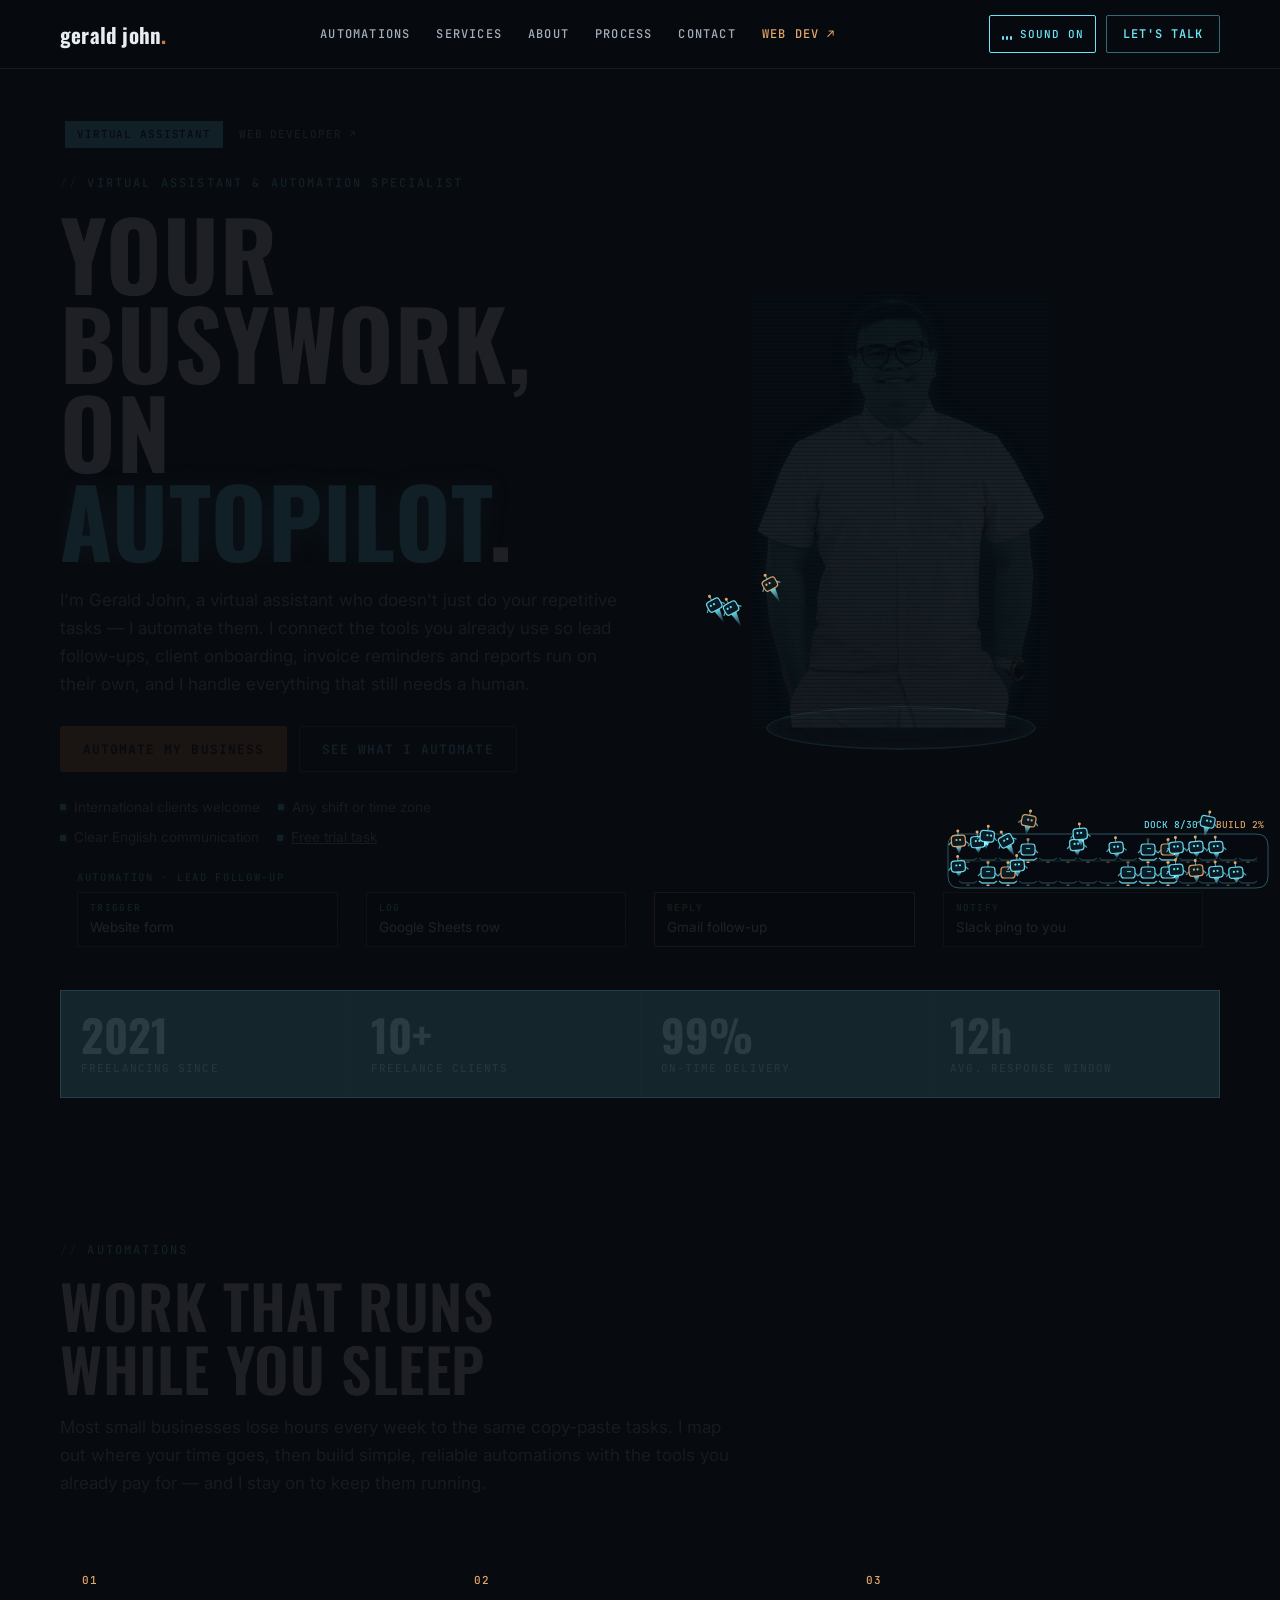
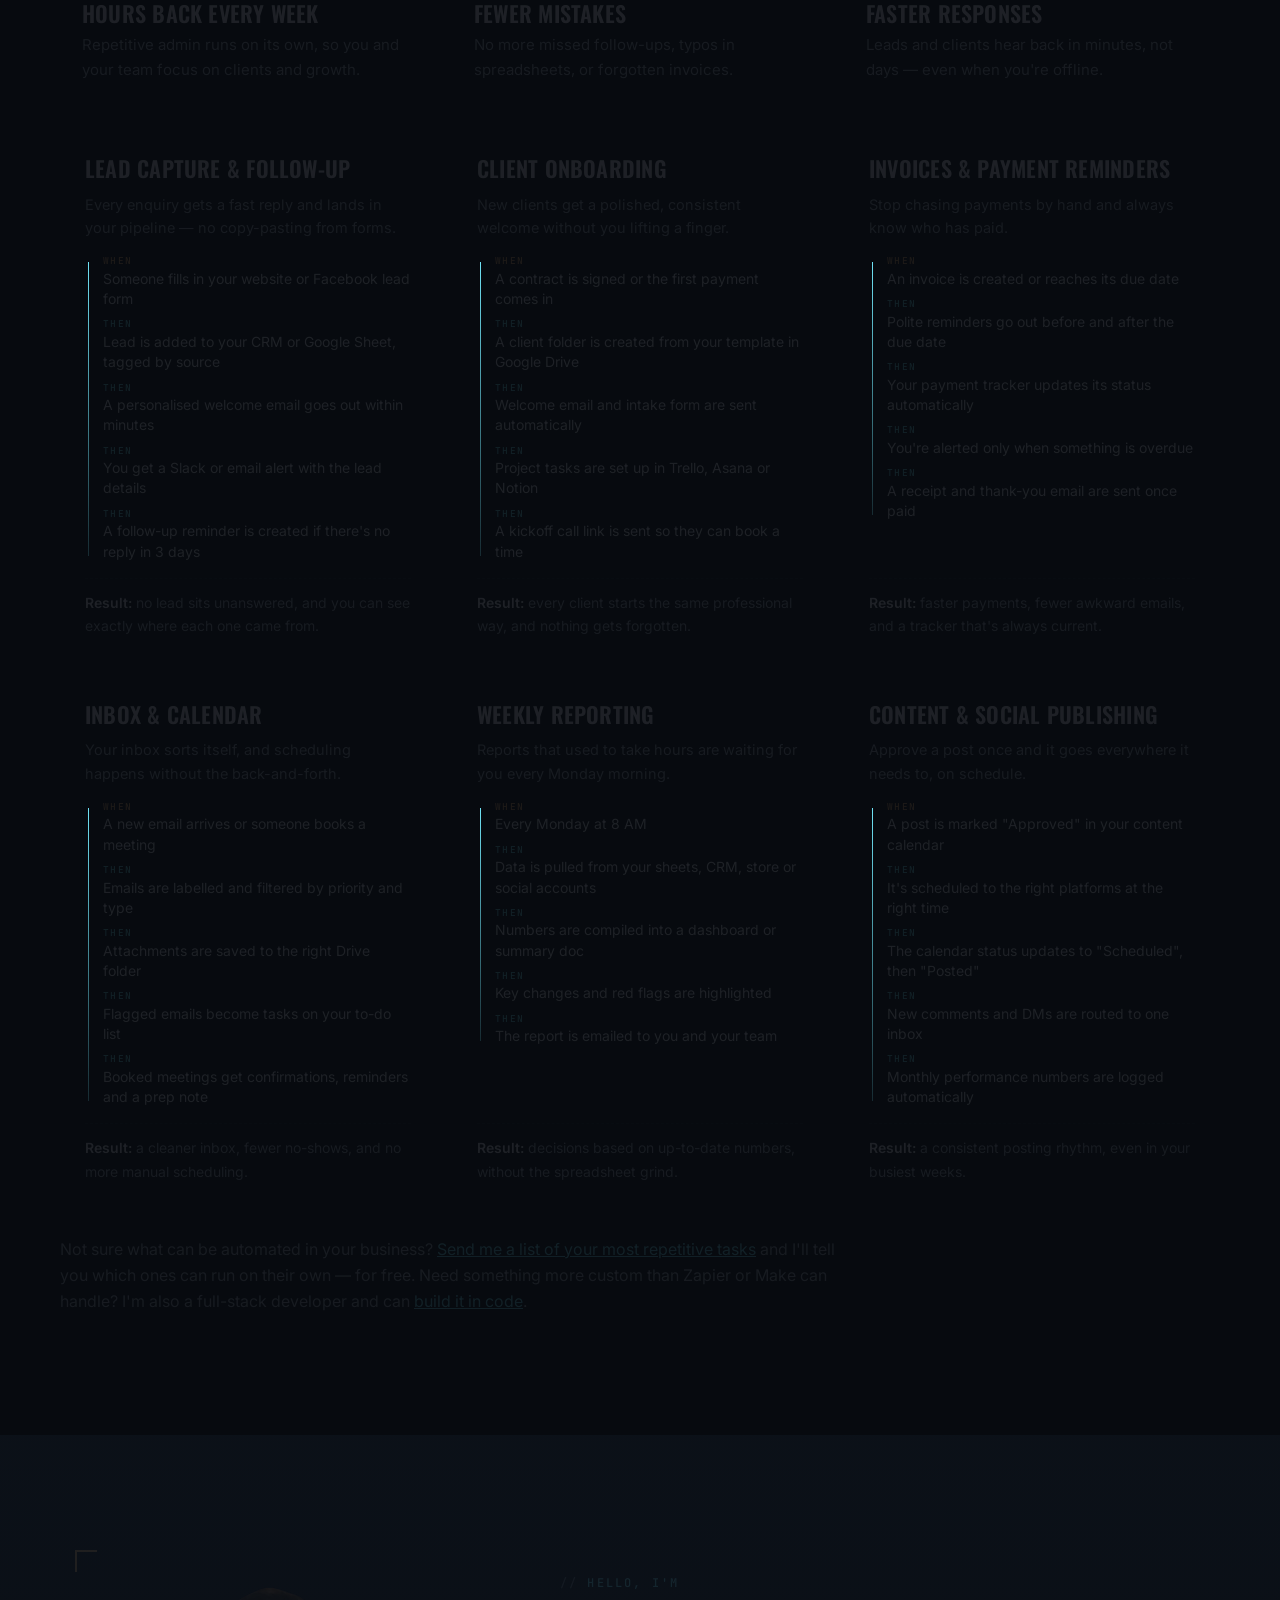
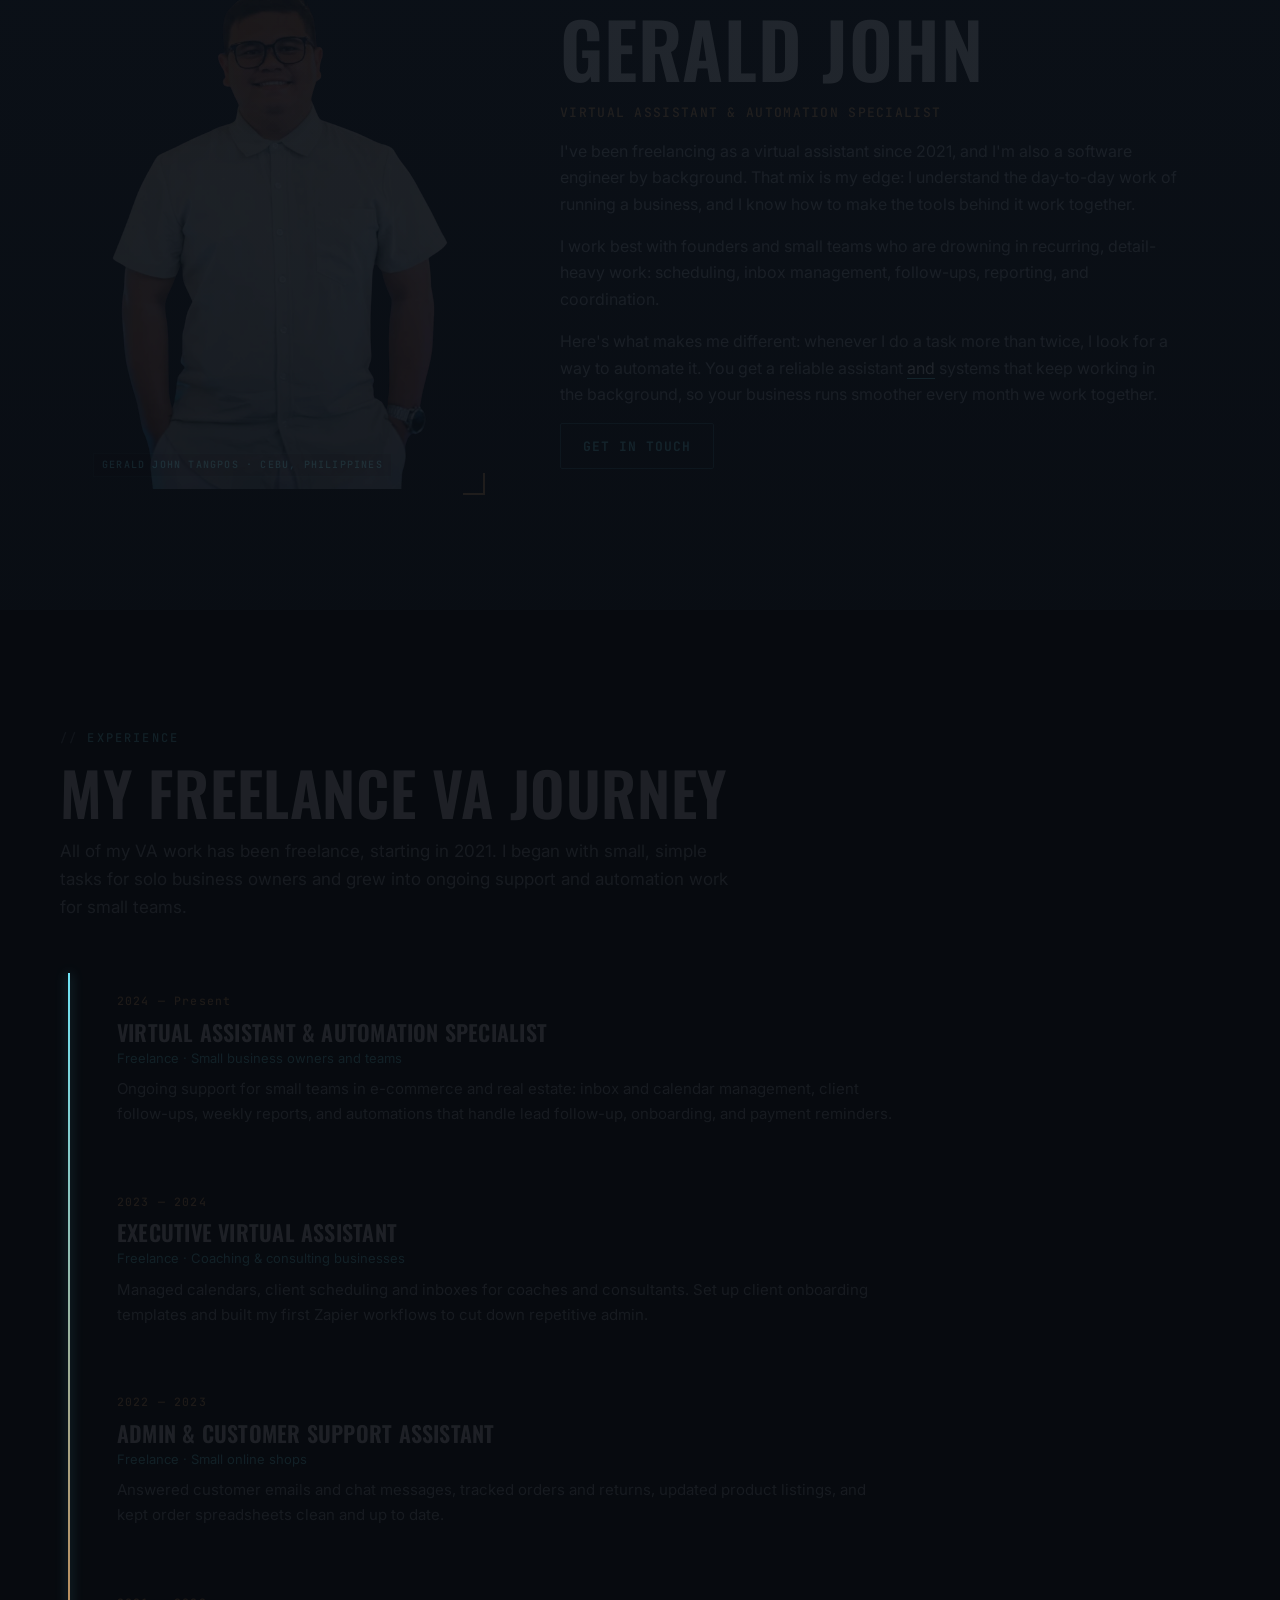
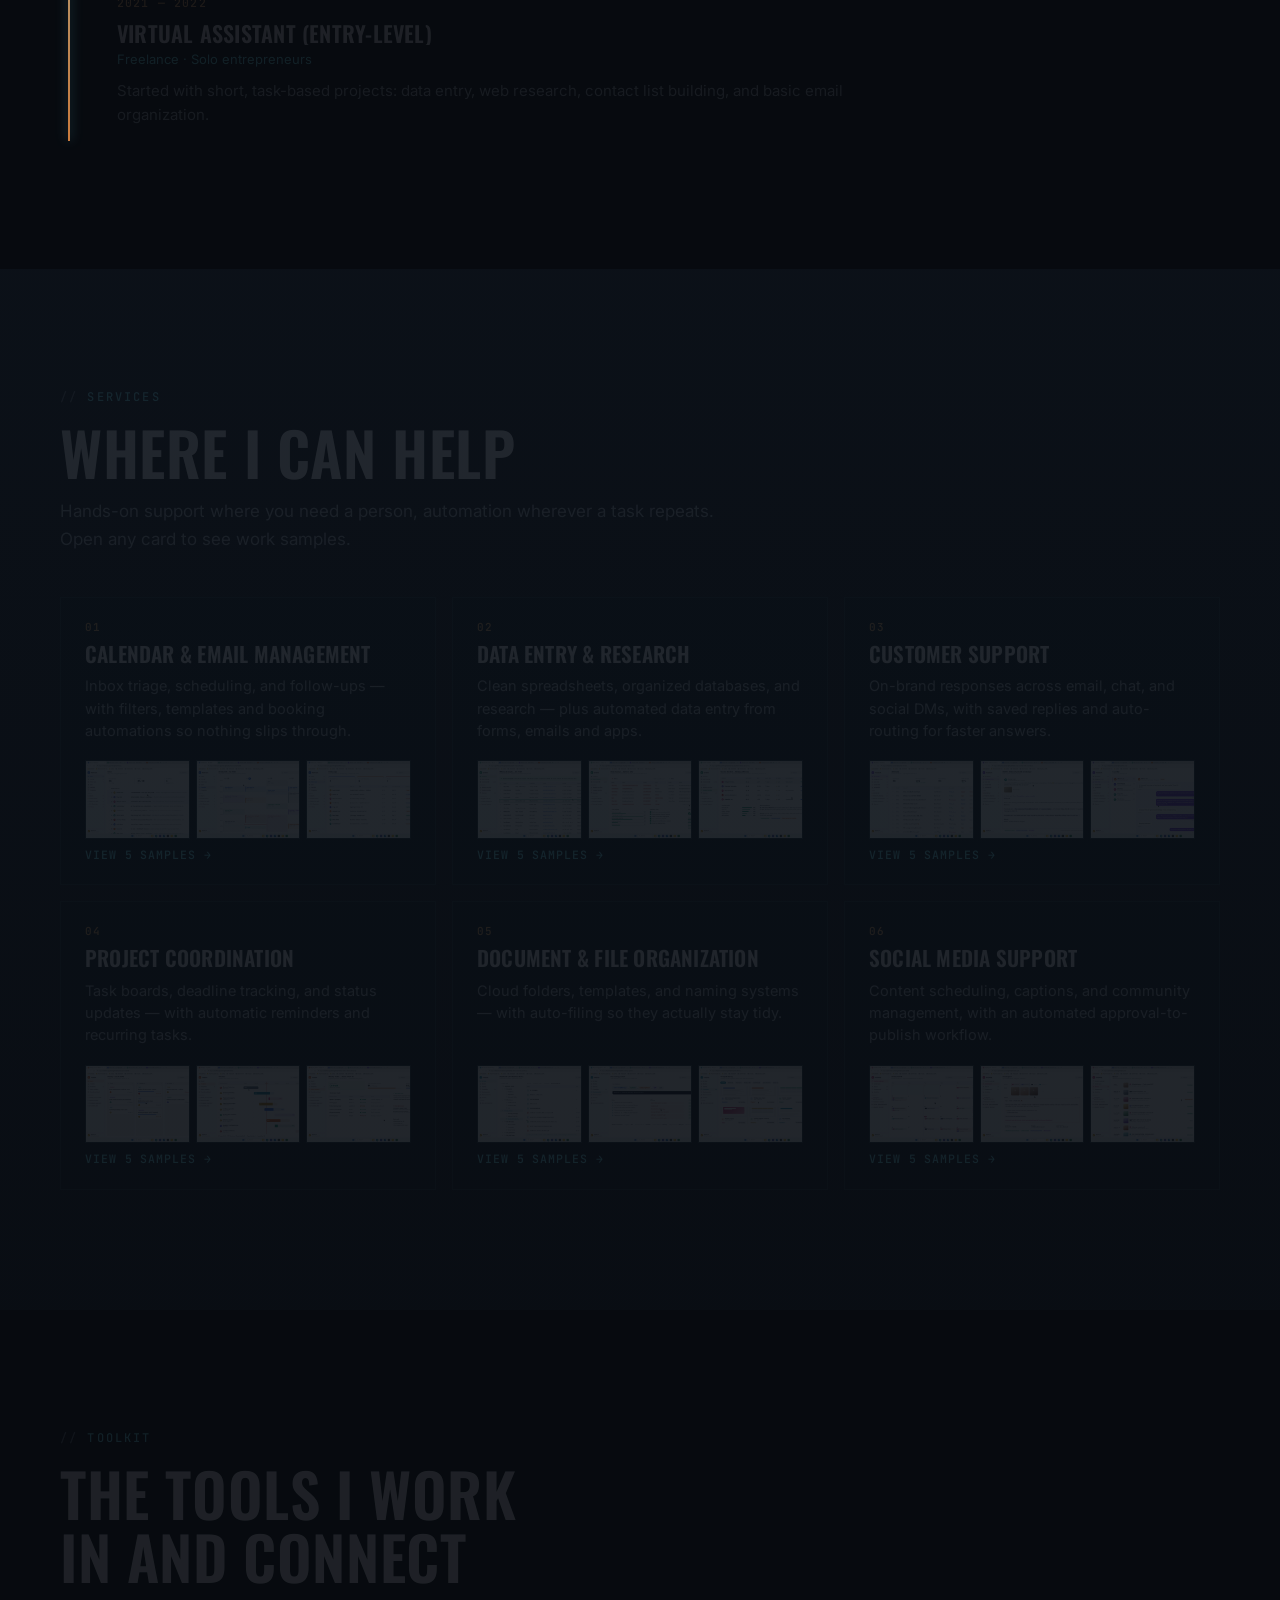
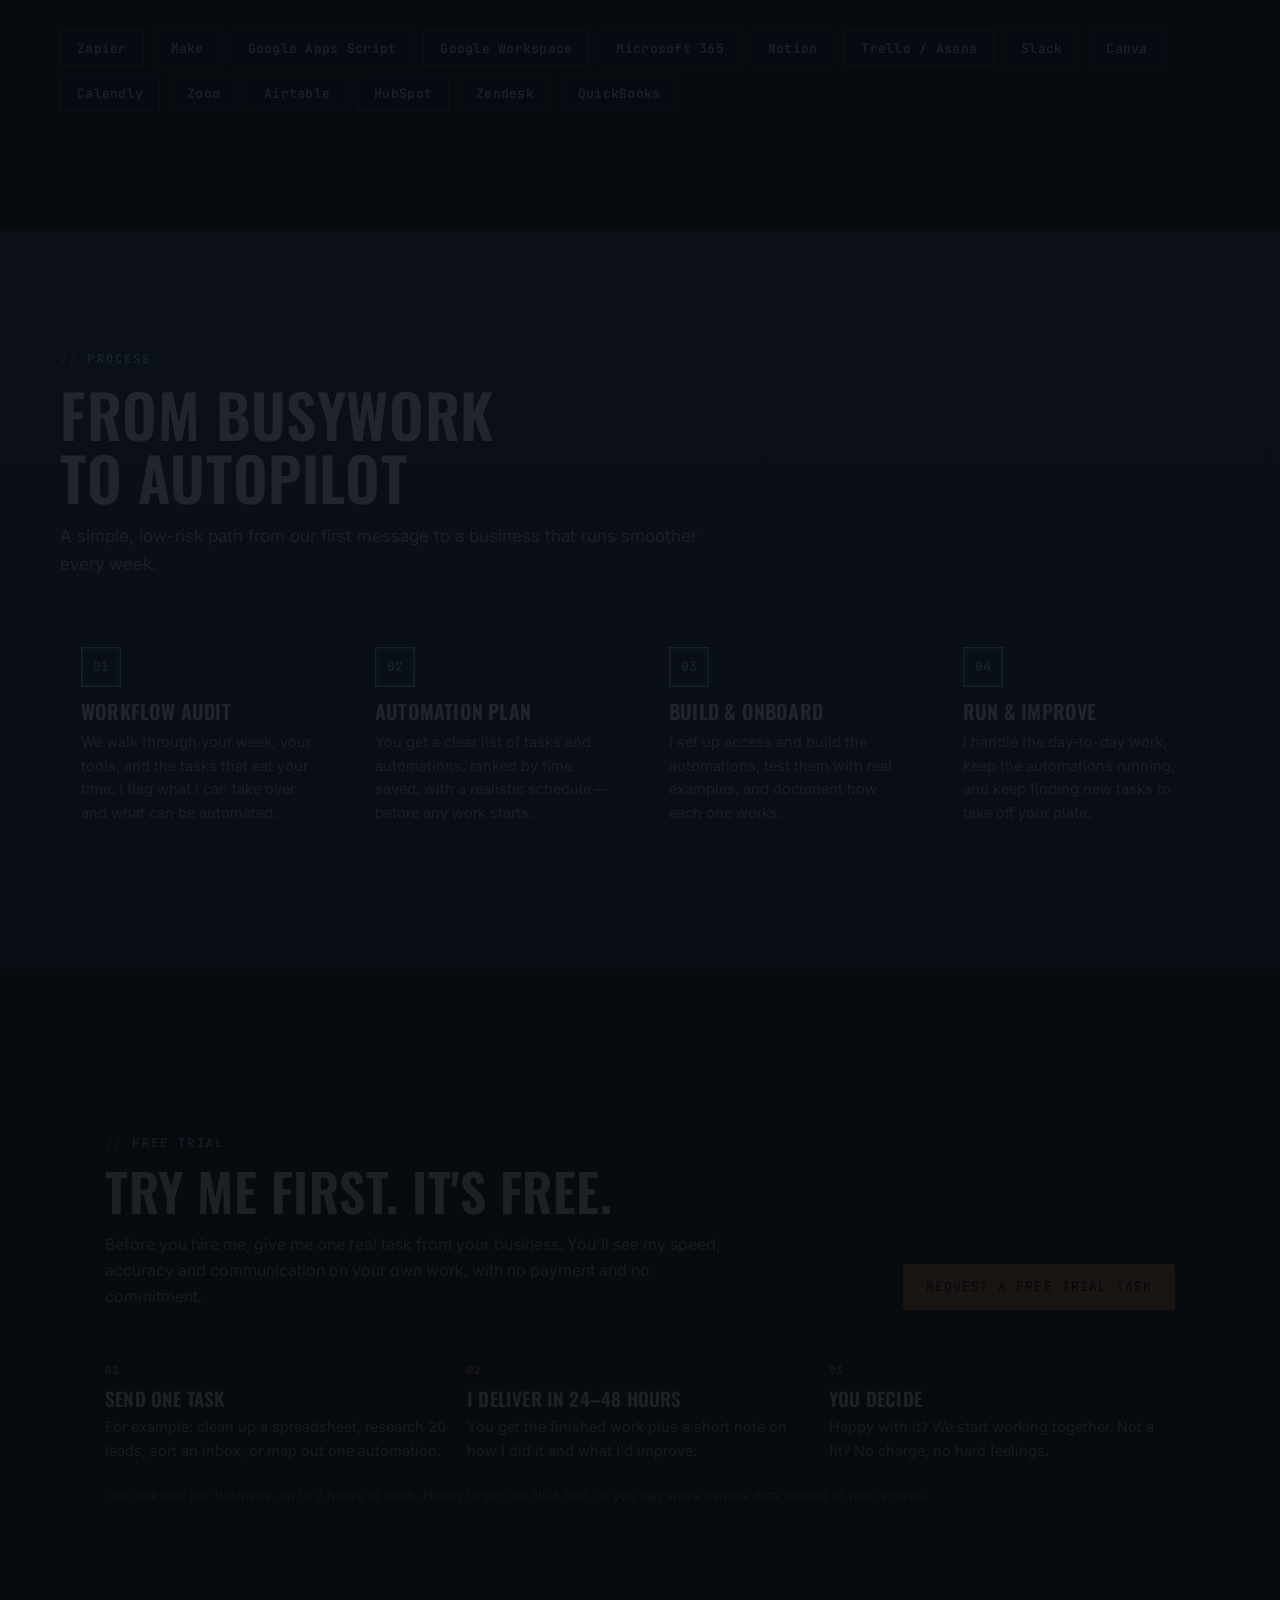
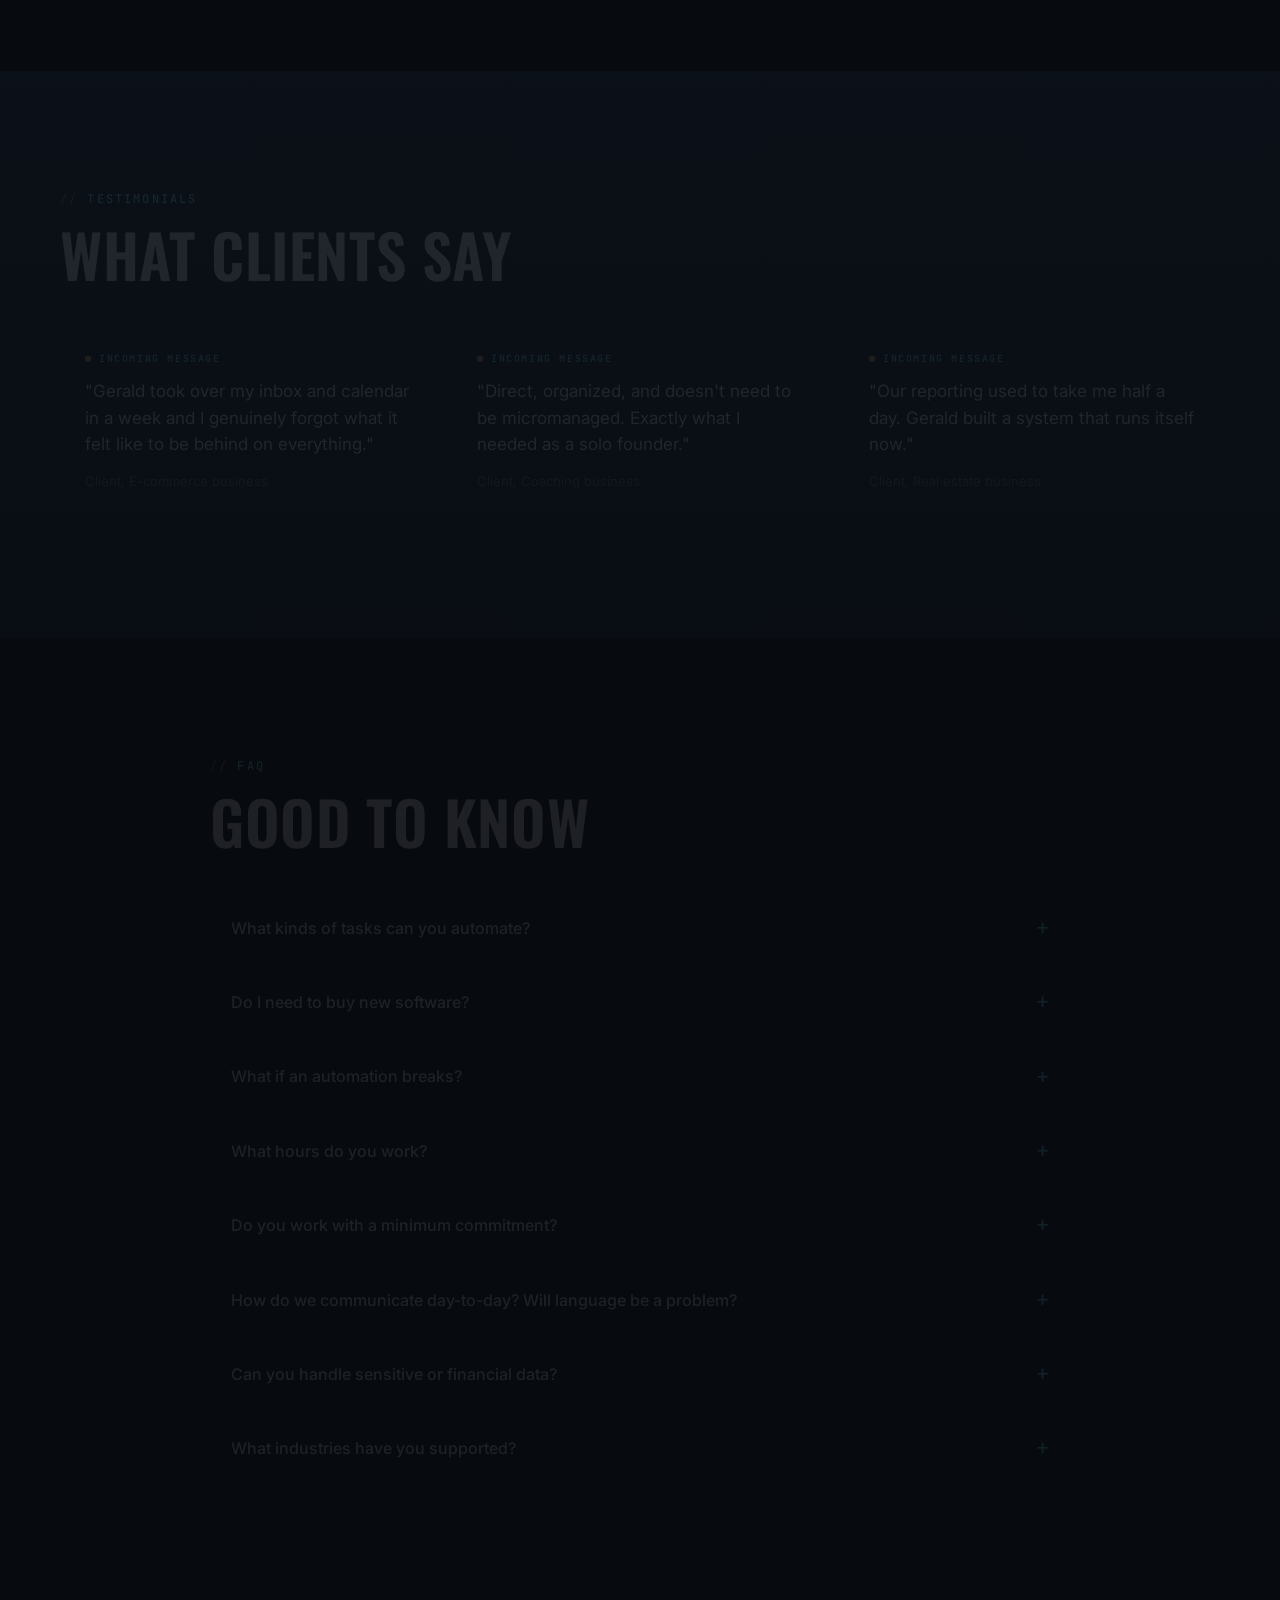
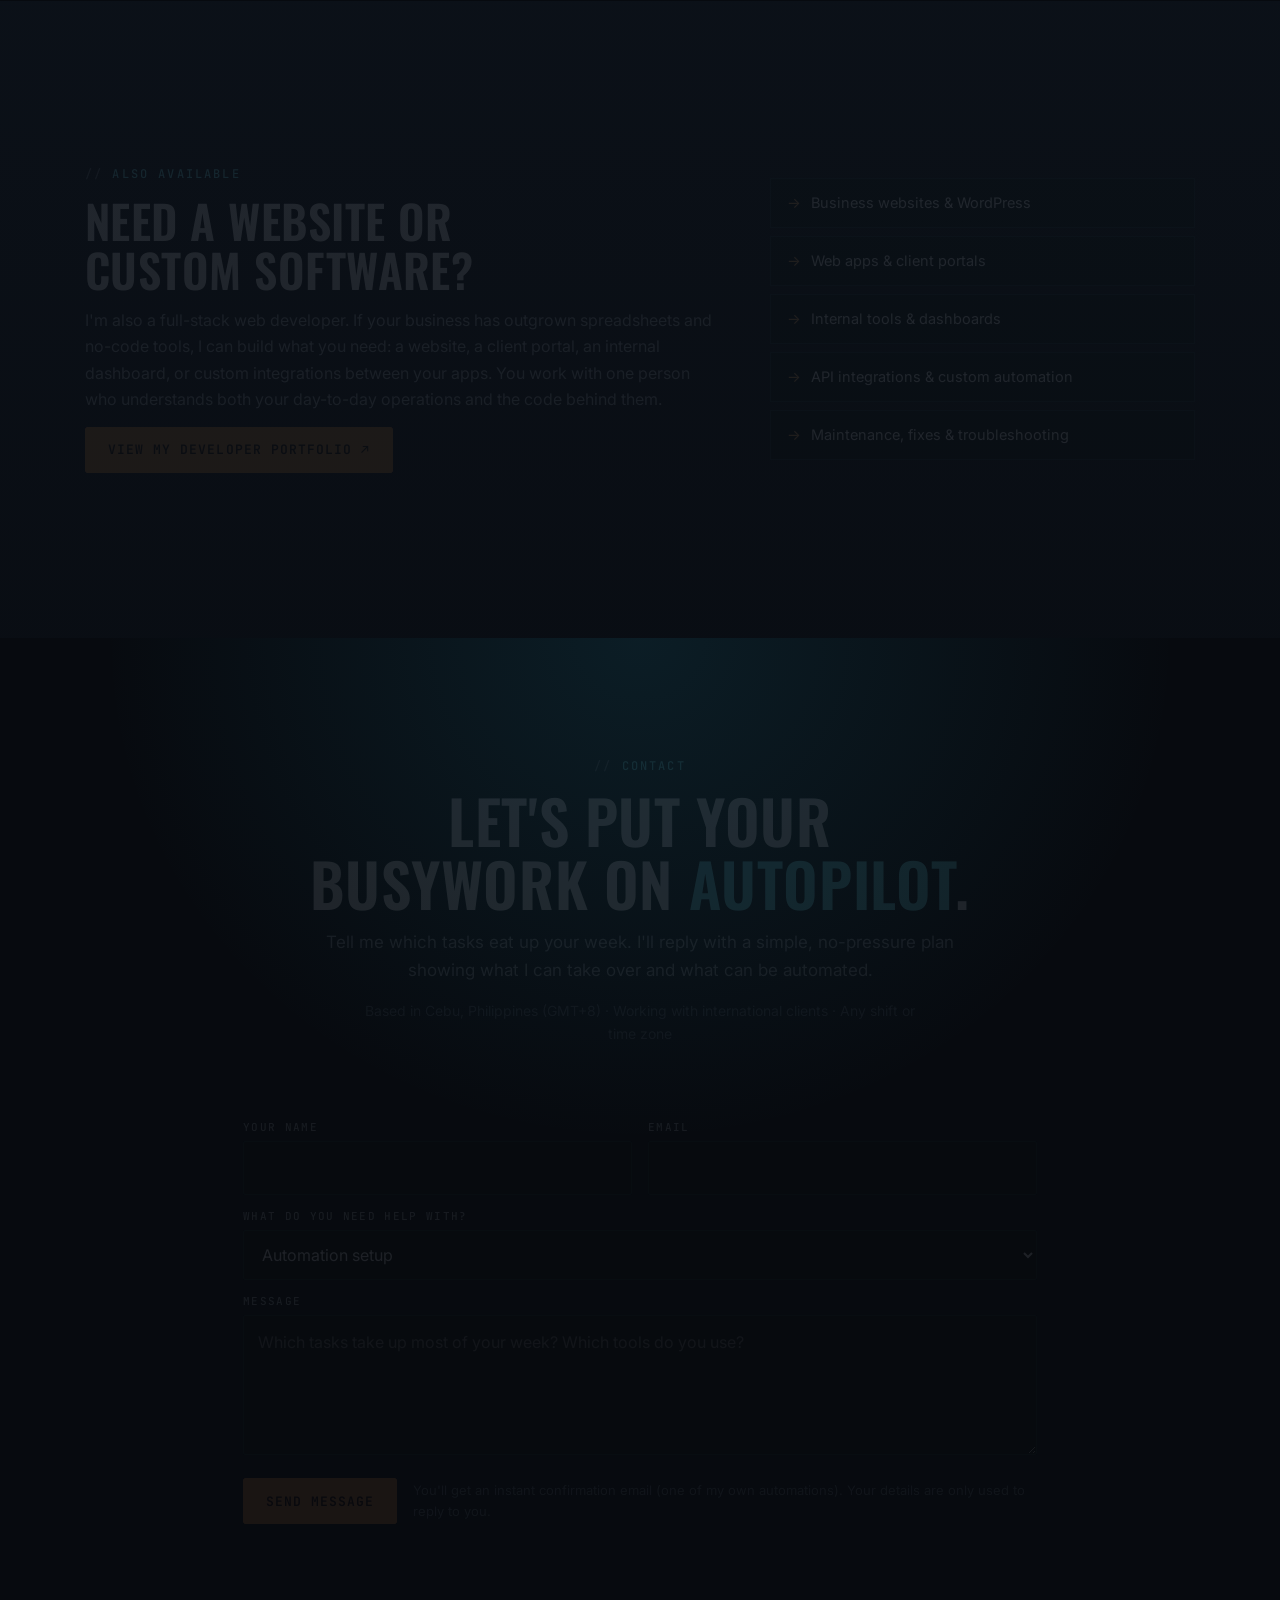
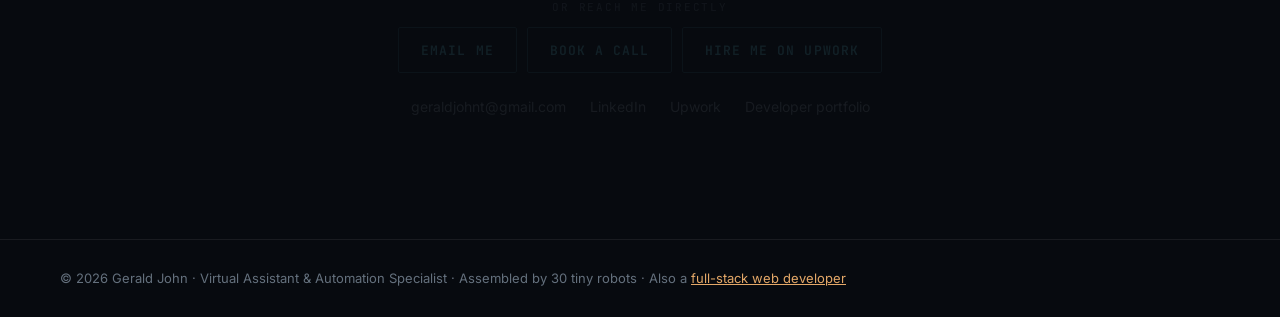
==== commit 334954e2: "Robots build at their own pace and return to a dock Rework the version 2 robot engine: - Regions are" ====
--- a/version2.html
+++ b/version2.html
@@ -424,7 +424,7 @@
 
 <footer class="foot"><div class="wrap">© <span id="year">2026</span> Gerald John · Virtual Assistant &amp; Automation Specialist · Assembled by <span id="unit-count">30</span> tiny robots · Also a <a href="https://geraldjohnt.github.io/web-developer-portfolio/">full-stack web developer</a></div></footer>
 
-<div class="status" id="status" aria-hidden="true"><i></i><span id="status-txt">Deploying units</span></div>
+<a href="#top" class="to-top" id="to-top" aria-label="Back to top" tabindex="-1"><span class="tt-ico" aria-hidden="true"></span><span class="tt-lbl">Top</span></a>
 
 <div class="modal" id="modal" role="dialog" aria-modal="true" aria-labelledby="modal-title" hidden>
   <div class="modal-box">
--- a/v2/v2.css
+++ b/v2/v2.css
@@ -37,7 +37,10 @@
   -webkit-mask-image:linear-gradient(180deg,#000 0%,rgba(0,0,0,.45) 60%,rgba(0,0,0,.25));mask-image:linear-gradient(180deg,#000 0%,rgba(0,0,0,.45) 60%,rgba(0,0,0,.25))}
 
 /* ---------- build states (only when JS runs) ---------- */
-.js .unbuilt{-webkit-mask-image:linear-gradient(#0000000d,#0000000d);mask-image:linear-gradient(#0000000d,#0000000d)}
+.js .unbuilt{-webkit-mask-image:linear-gradient(#0000001a,#0000001a);mask-image:linear-gradient(#0000001a,#0000001a)}
+/* a box (card, panel, button) waits for its frame robot: show nothing but the ghosted content inside */
+.js .bx{background:transparent!important;border-color:transparent!important;box-shadow:none!important;-webkit-backdrop-filter:none!important;backdrop-filter:none!important}
+.js .bx::before,.js .bx::after{opacity:0!important}
 .js .unbuilt.pull{-webkit-mask-image:none;mask-image:none;opacity:0}
 .built-flash{animation:flash .5s ease-out}
 @keyframes flash{0%{filter:brightness(1.7) drop-shadow(0 0 10px rgba(111,227,245,.6))}100%{filter:none}}
@@ -316,14 +319,18 @@
 .foot{padding-block:28px calc(28px + env(safe-area-inset-bottom,0px));border-top:1px solid var(--line-2);color:var(--ink-dim);font-size:13px}
 .foot a{color:var(--copper-l)}
 
-/* status pill */
-.status{position:fixed;right:max(16px,env(safe-area-inset-right,0px));bottom:calc(16px + env(safe-area-inset-bottom,0px));z-index:45;display:flex;align-items:center;gap:8px;padding:8px 12px;
-  background:rgba(7,10,15,.82);border:1px solid var(--line);font:500 10.5px/1 var(--f-mono);letter-spacing:.12em;text-transform:uppercase;color:var(--arc);pointer-events:none;white-space:nowrap;
-  backdrop-filter:blur(8px);-webkit-backdrop-filter:blur(8px);transition:opacity .6s}
-.status i{width:7px;height:7px;border-radius:50%;background:var(--copper-l);box-shadow:0 0 8px var(--copper);animation:blink 1s steps(2) infinite}
-.status.done i{background:var(--arc);box-shadow:0 0 8px var(--arc);animation:none}
-.status.hide{opacity:0}
-html:not(.js) .status,.reduce .status{display:none}
+/* back to top: appears once the visitor reaches the bottom part of the page */
+.to-top{position:fixed;left:max(16px,env(safe-area-inset-left,0px));bottom:calc(20px + env(safe-area-inset-bottom,0px));z-index:46;display:flex;flex-direction:column;align-items:center;justify-content:center;gap:3px;
+  width:54px;height:58px;background:rgba(7,12,18,.85);border:1px solid rgba(111,227,245,.4);color:var(--arc);text-decoration:none;
+  font:500 9.5px/1 var(--f-mono);letter-spacing:.14em;text-transform:uppercase;backdrop-filter:blur(8px);-webkit-backdrop-filter:blur(8px);
+  opacity:0;visibility:hidden;transform:translateY(14px);transition:opacity .35s,transform .45s var(--ease),visibility .35s,border-color .2s,box-shadow .2s}
+.to-top.show{opacity:1;visibility:visible;transform:none}
+.to-top::before,.to-top::after{content:"";position:absolute;width:10px;height:10px;border:2px solid var(--copper-l)}
+.to-top::before{left:-4px;top:-4px;border-right:0;border-bottom:0}.to-top::after{right:-4px;bottom:-4px;border-left:0;border-top:0}
+.to-top:hover{border-color:var(--arc);box-shadow:0 0 22px -6px rgba(111,227,245,.7)}
+.tt-ico{width:12px;height:12px;border-left:2px solid var(--arc);border-top:2px solid var(--arc);transform:translateY(3px) rotate(45deg);transition:transform .3s var(--ease)}
+.to-top:hover .tt-ico{transform:translateY(0) rotate(45deg)}
+@media (max-width:640px){.to-top{bottom:calc(46px + env(safe-area-inset-bottom,0px));width:46px;height:50px}}
 
 /* modal */
 .modal{position:fixed;inset:0;z-index:80;display:grid;place-items:center;padding:16px;background:rgba(3,6,10,.86);backdrop-filter:blur(8px);-webkit-backdrop-filter:blur(8px)}
@@ -388,7 +395,6 @@
   .timeline{padding-left:26px}
   .timeline::before{left:4px}
   .timeline li::before{left:-27px}
-  .status{right:auto;left:50%;transform:translateX(-50%);bottom:calc(10px + env(safe-area-inset-bottom,0px))}
   .m-arrow{top:auto;bottom:-56px;transform:none}
 }
 @media (max-width:380px){
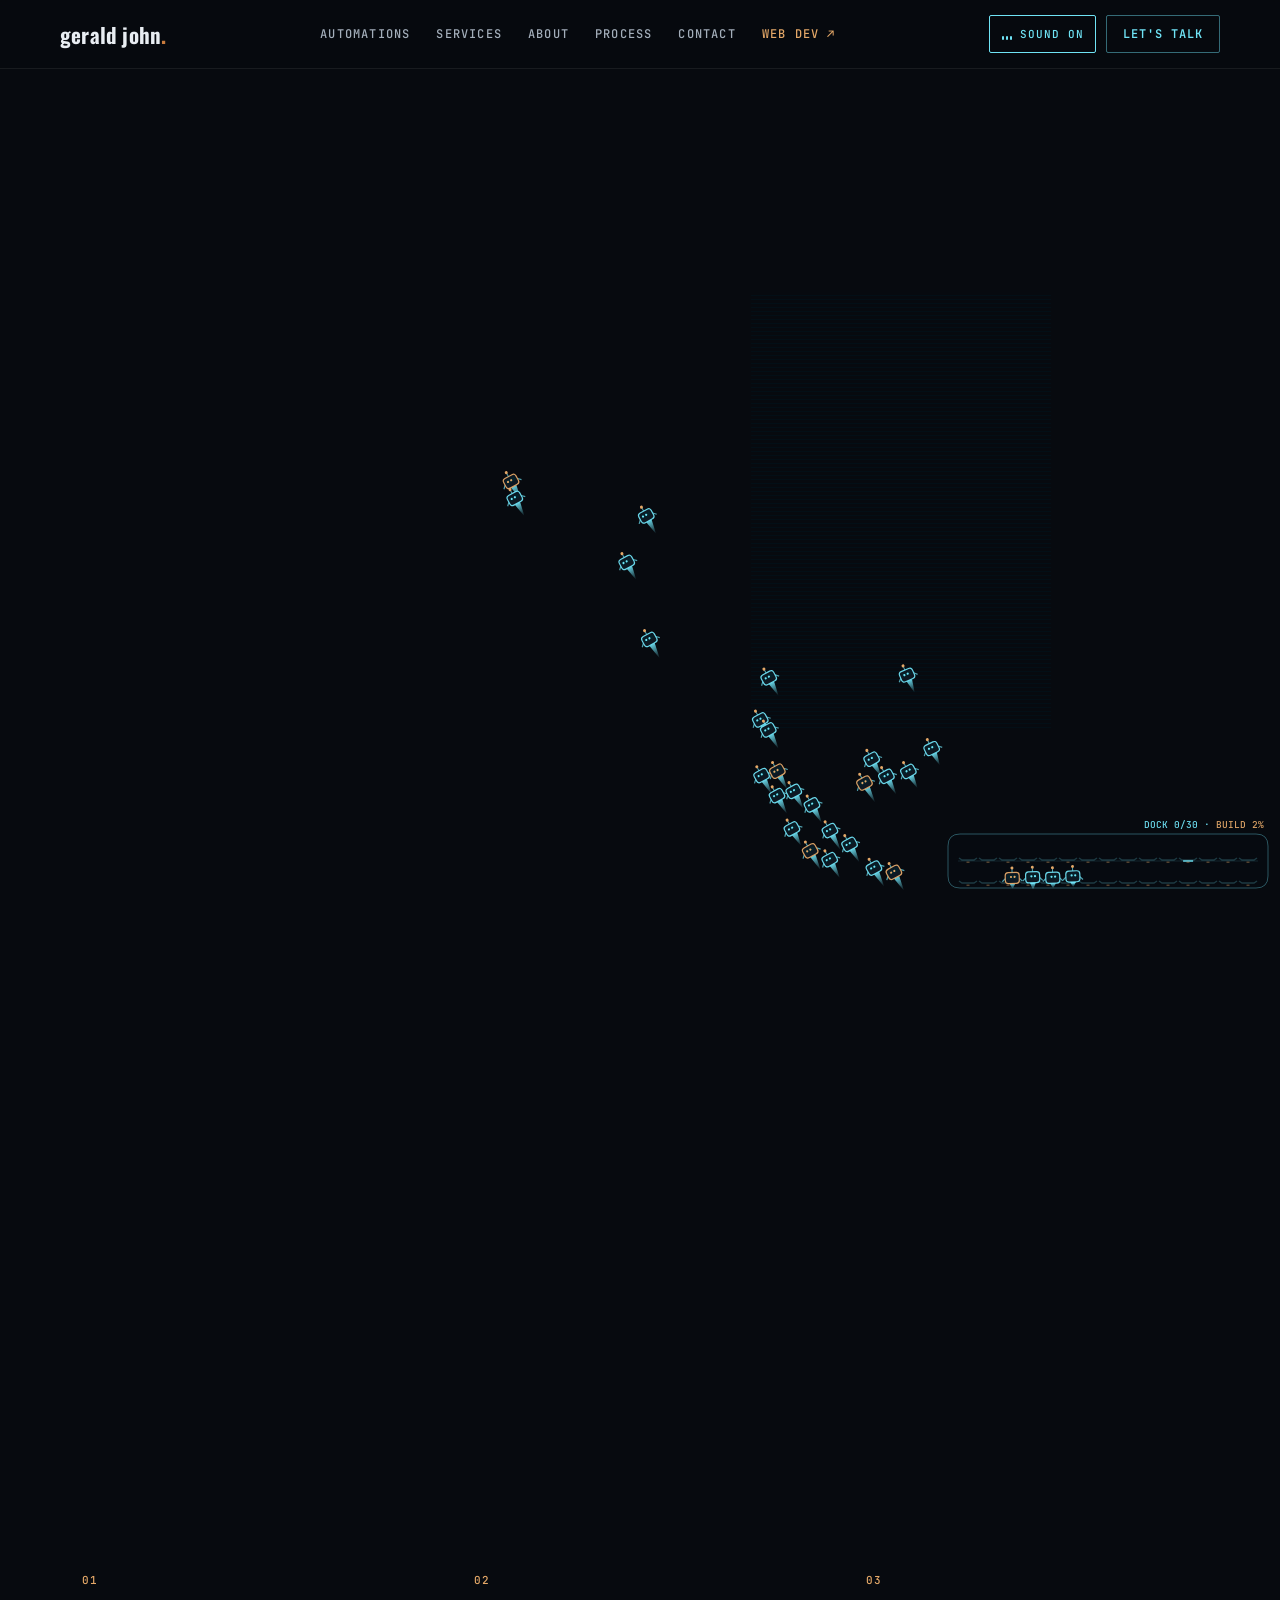
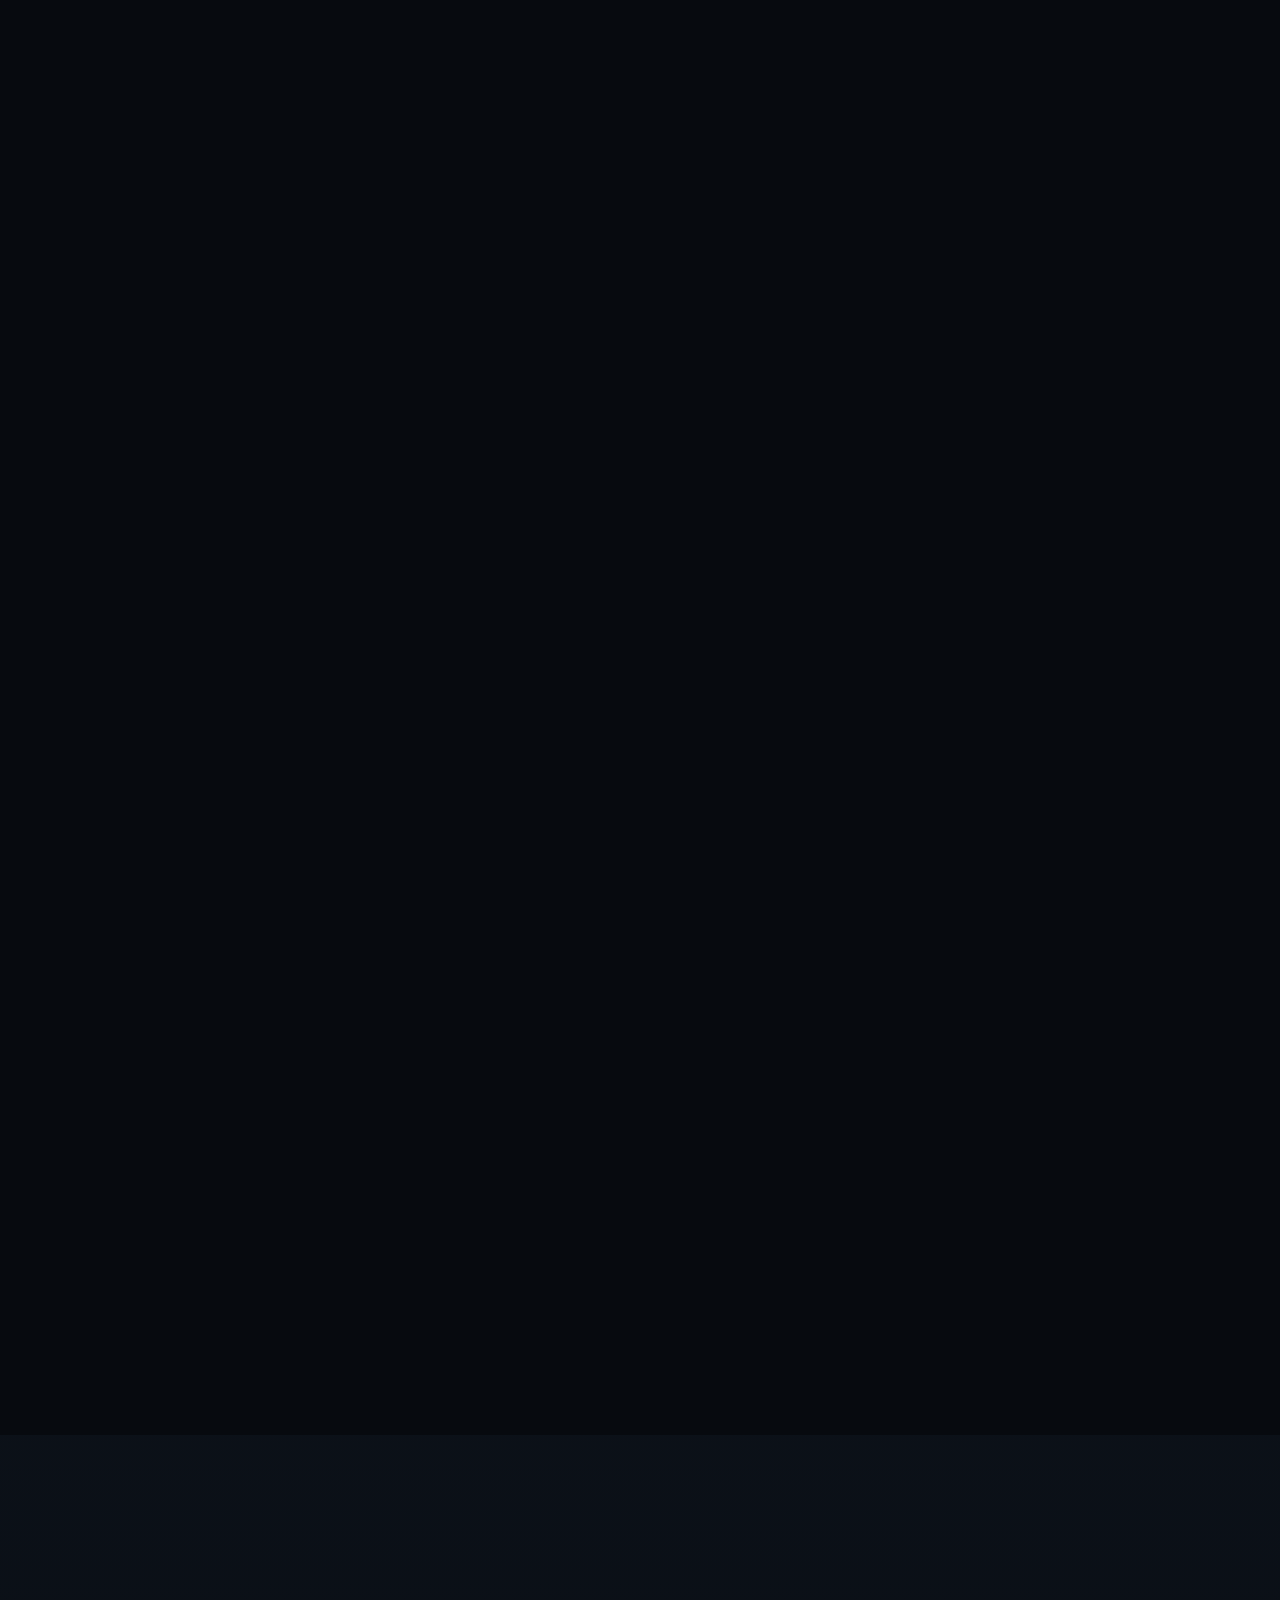
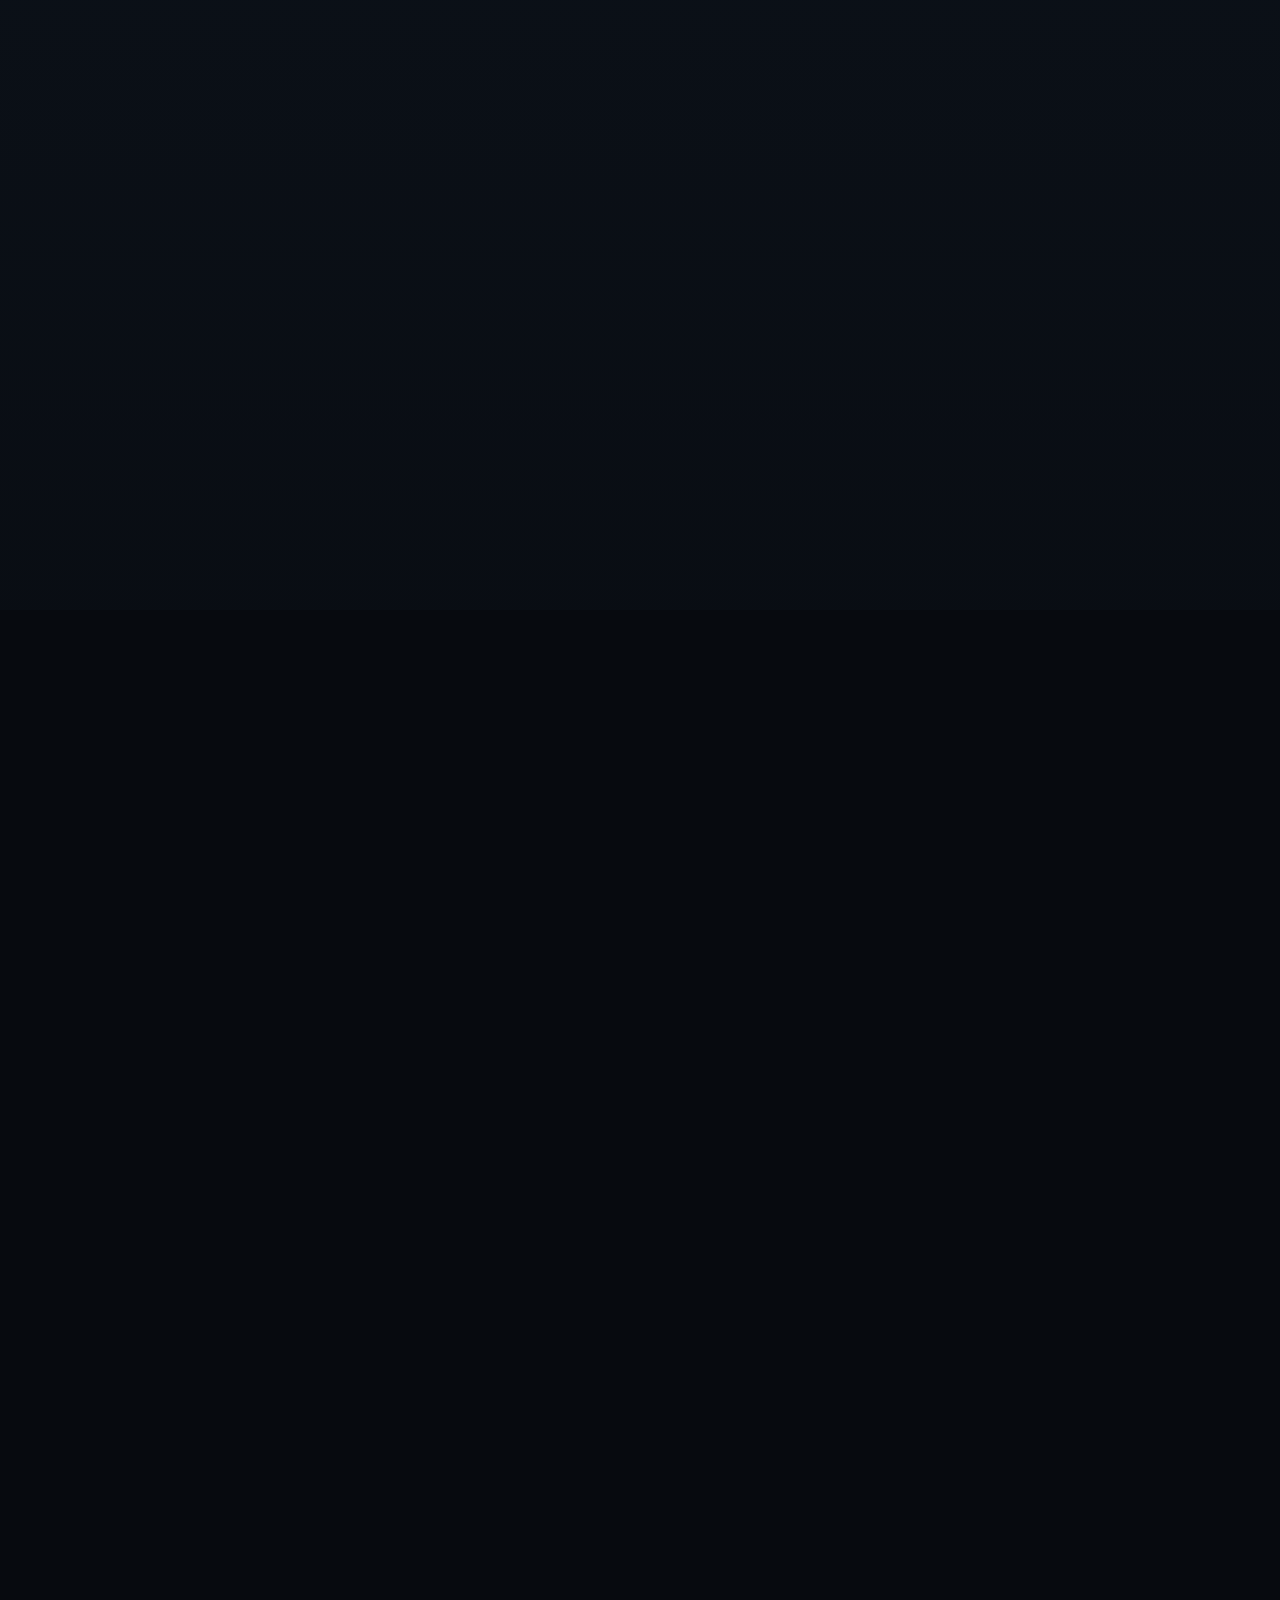
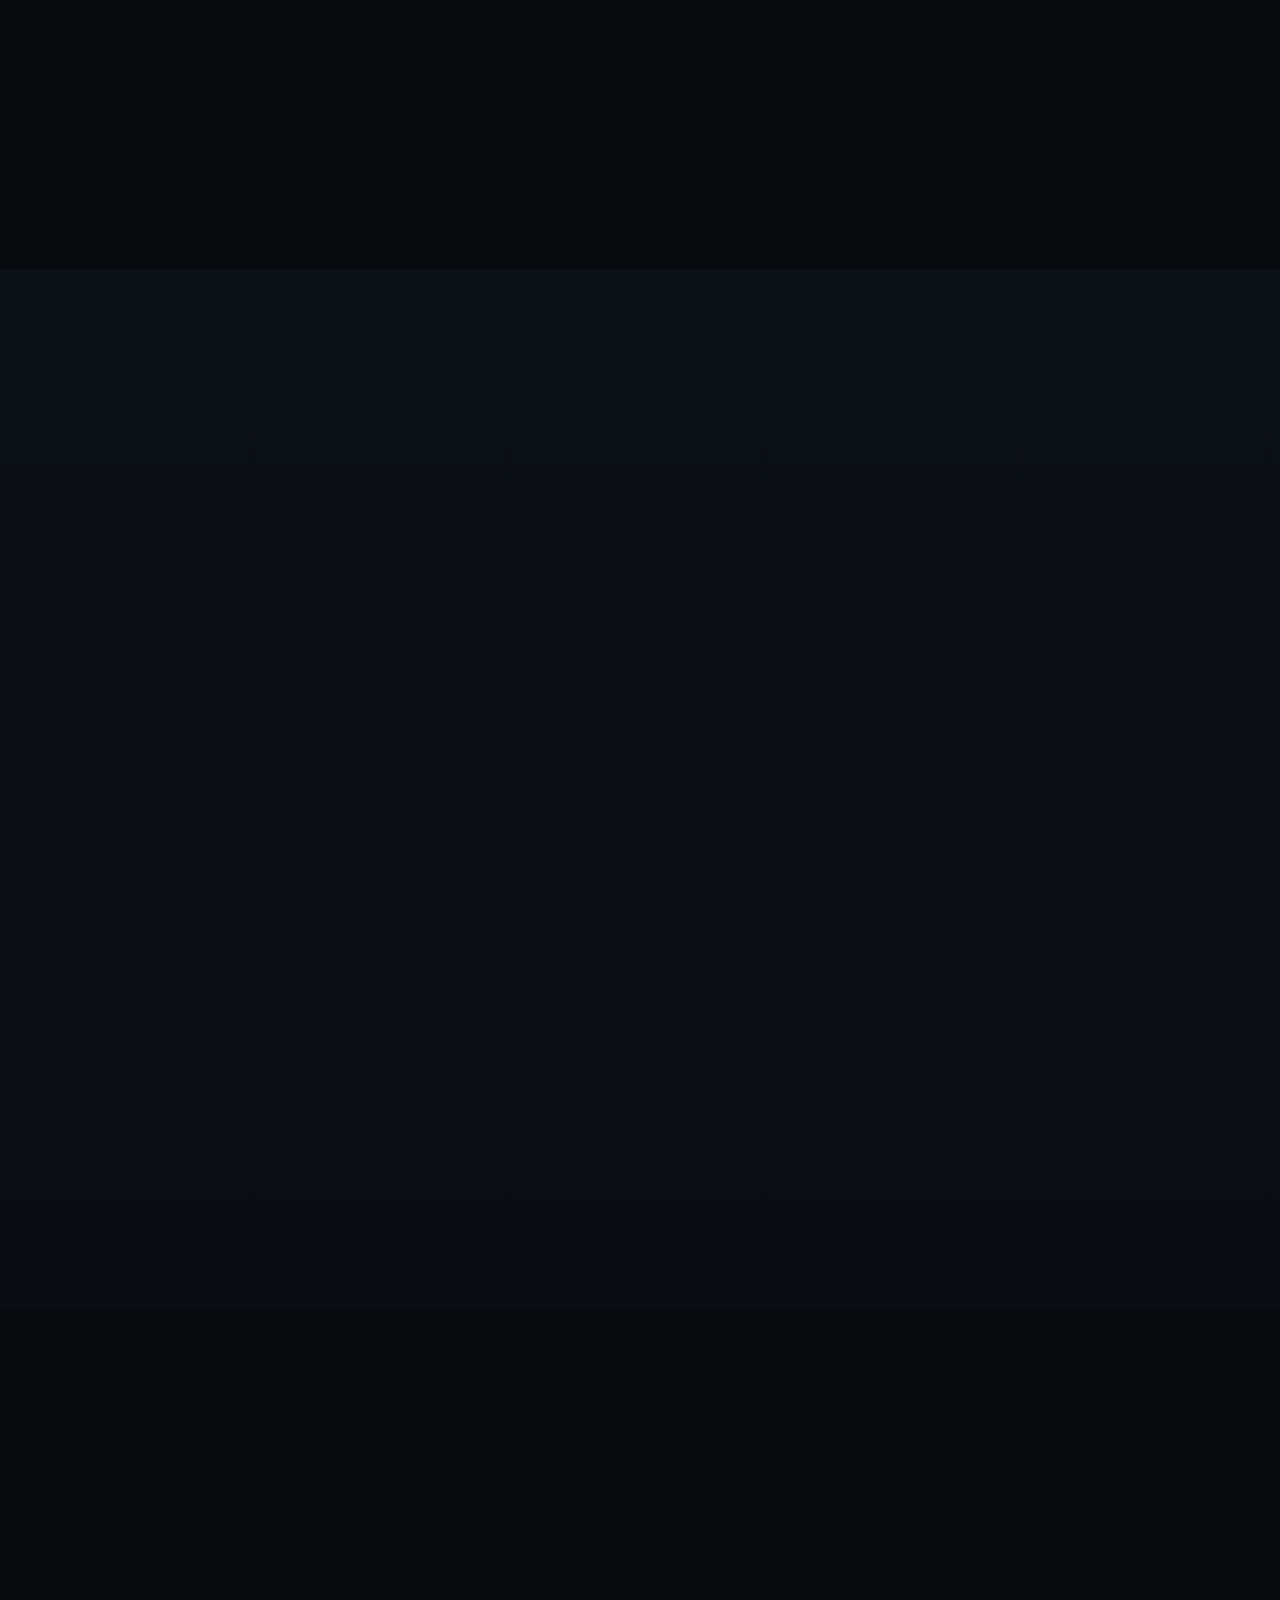
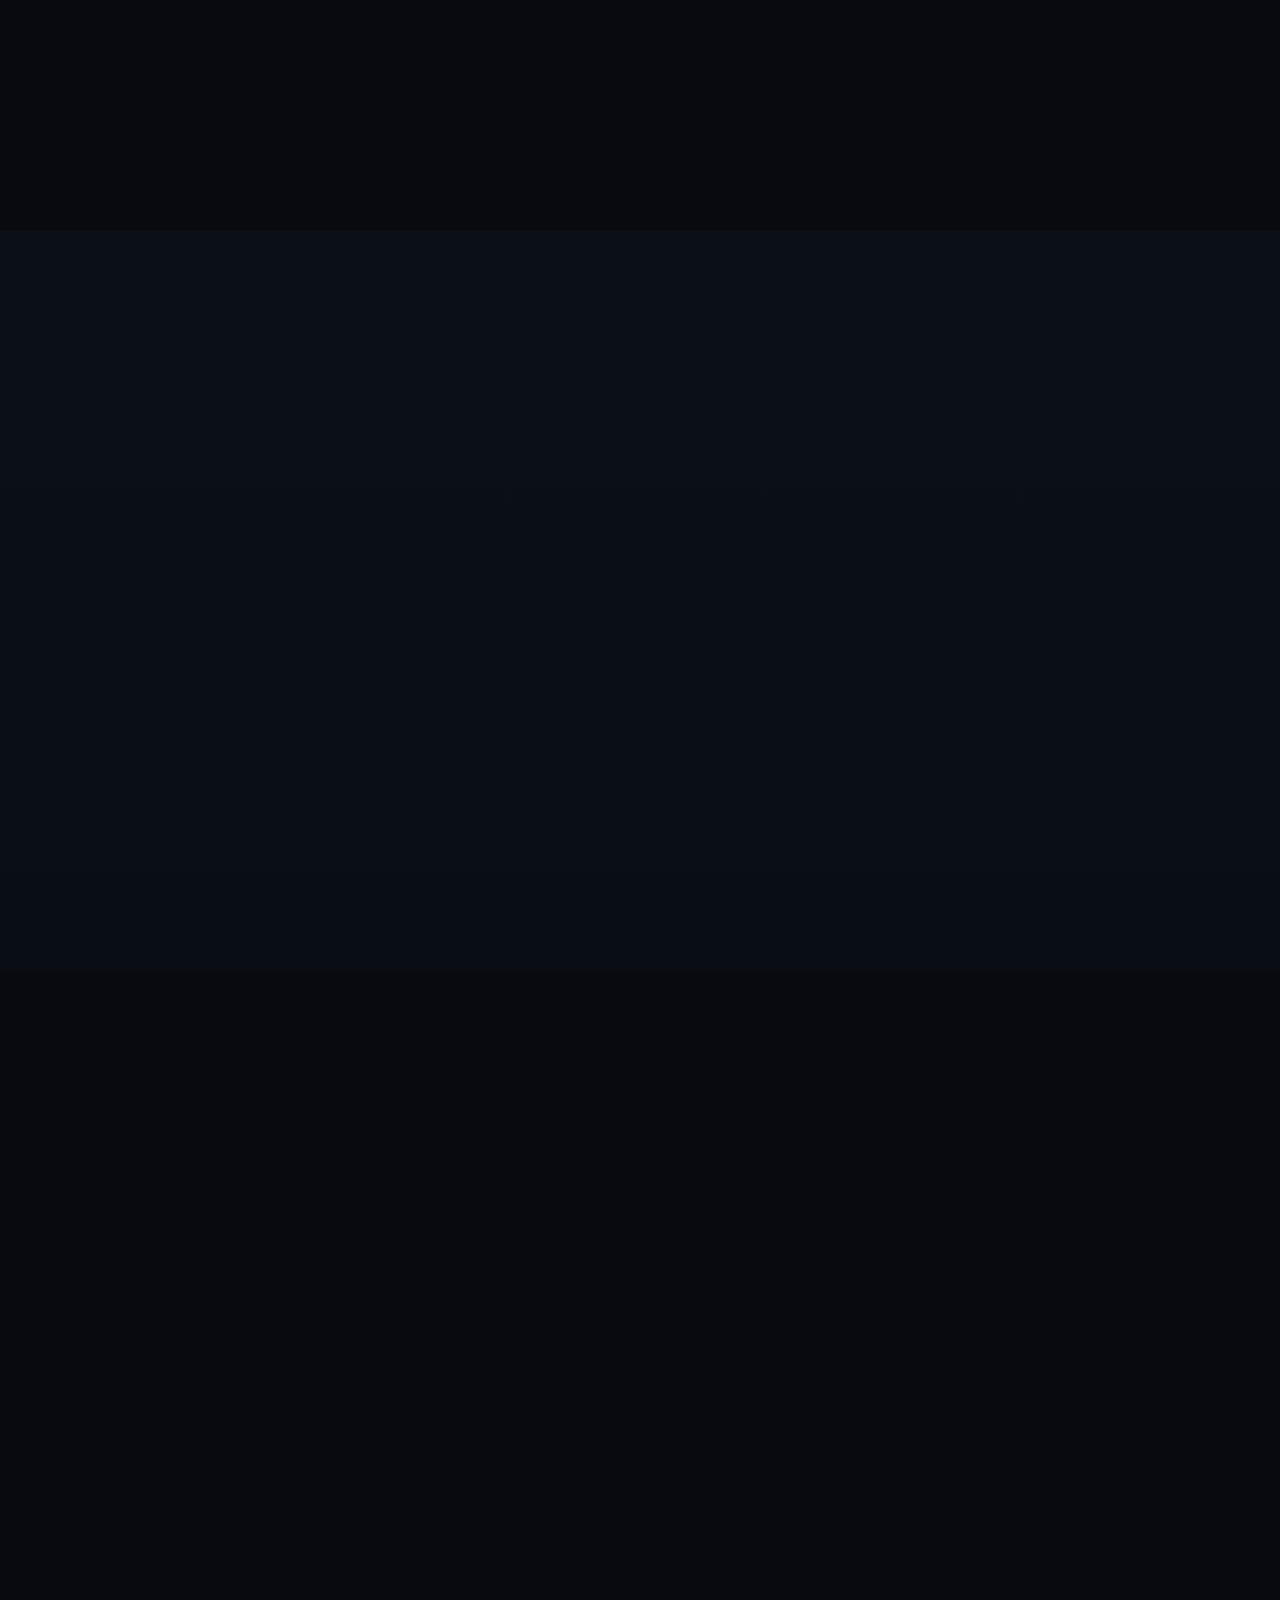
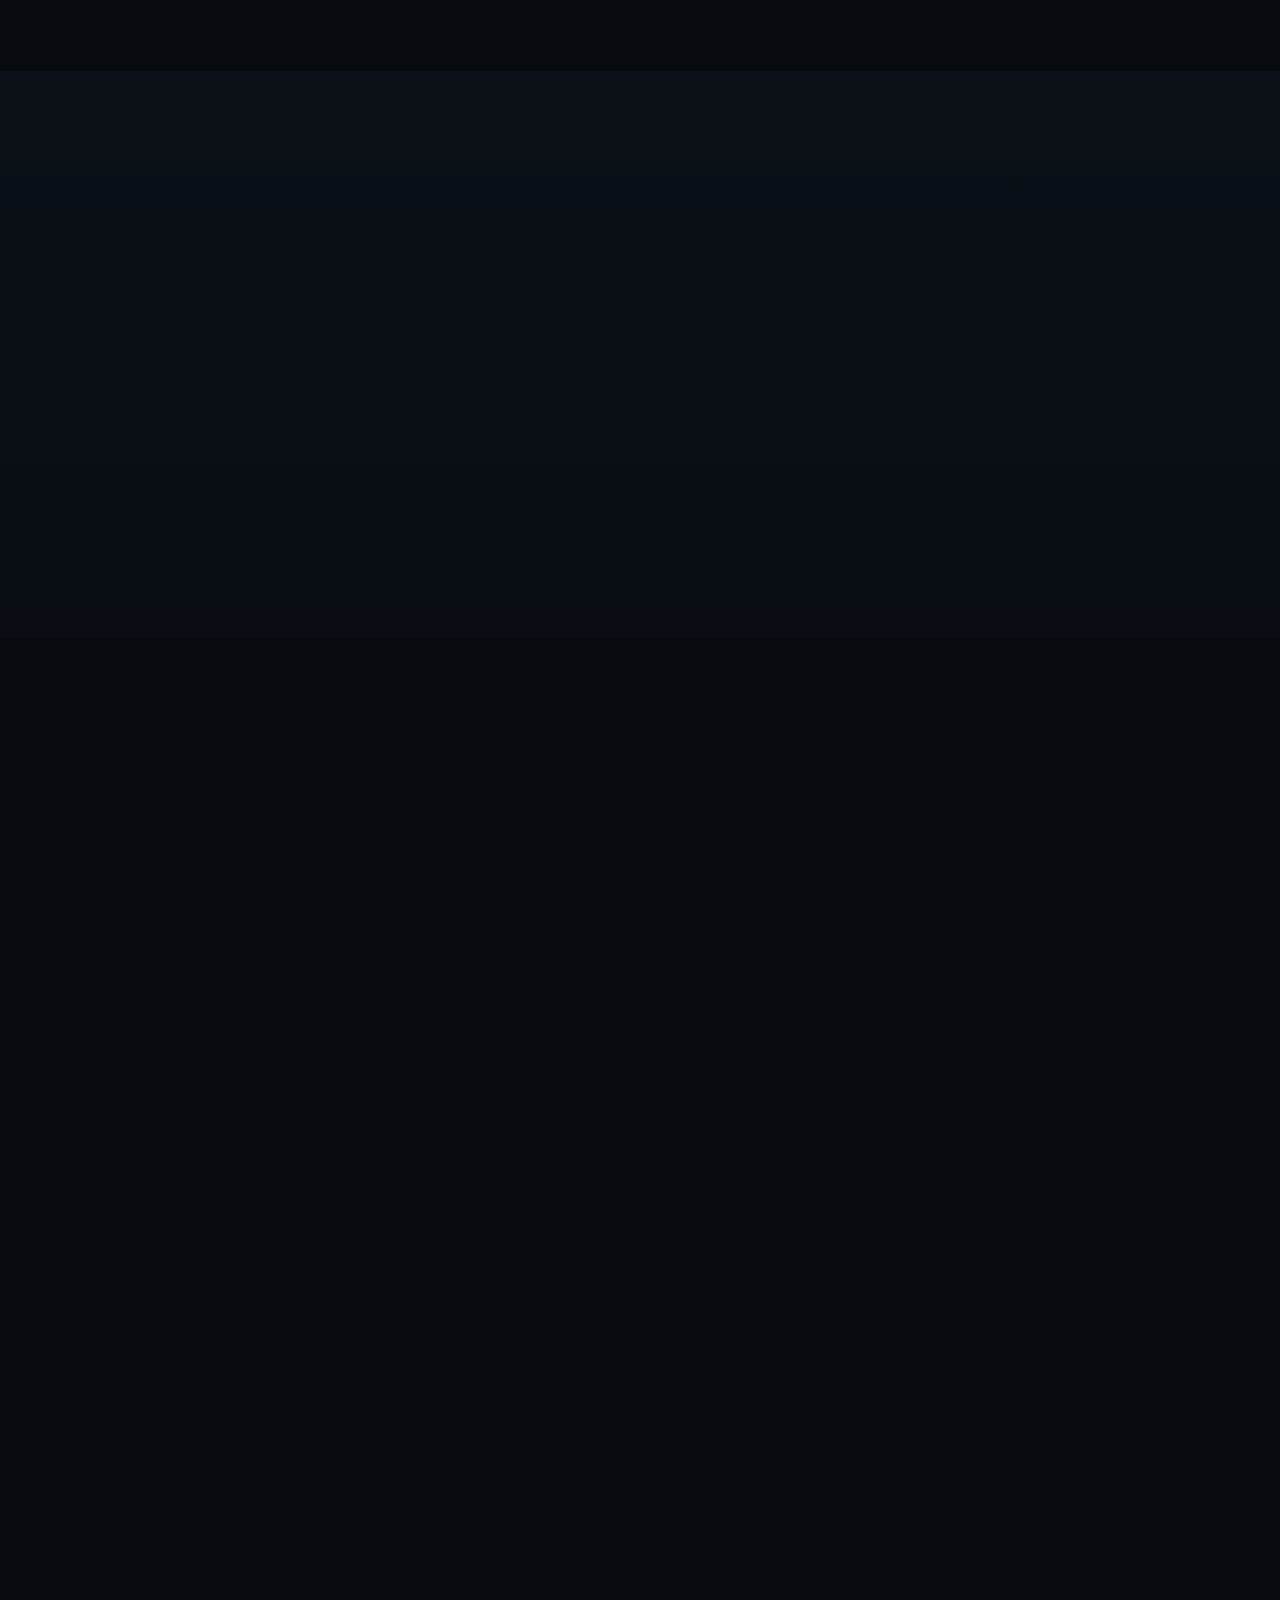
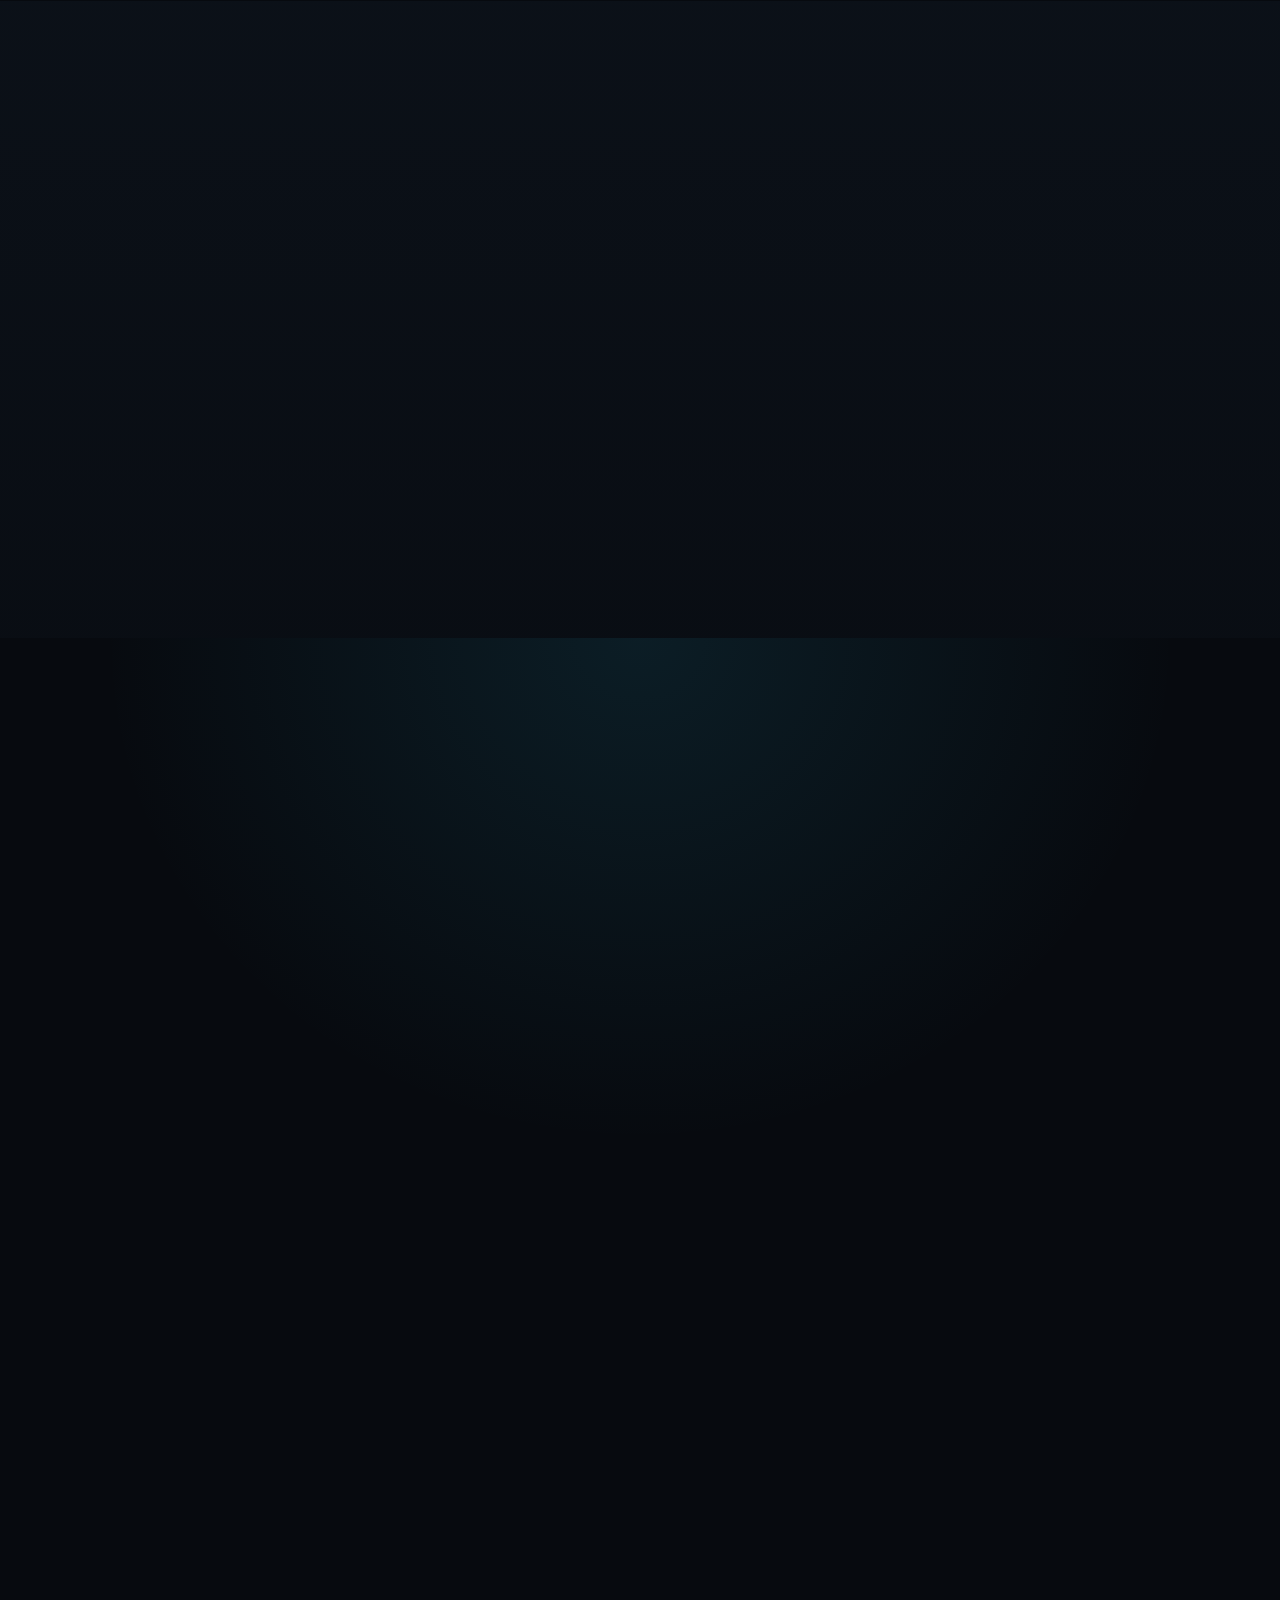
==== commit f86d077f: "Start version 2 blank and remove the robot lines - Unbuilt content is now fully invisible instead of" ====
--- a/version2.html
+++ b/version2.html
@@ -11,7 +11,9 @@
 <link rel="stylesheet" href="https://fonts.googleapis.com/css2?family=Oswald:wght@500;600;700&family=Inter:wght@400;500;600&family=JetBrains+Mono:wght@400;500&display=swap">
 <link rel="preload" as="image" href="v2/gerald-cutout.webp">
 <link rel="stylesheet" href="v2/v2.css">
-<script>document.documentElement.classList.add('js');</script>
+<script>document.documentElement.classList.add('js');
+/* if the robot script never loads, show the finished page instead of a blank one */
+setTimeout(function(){ if(!window.Robots) document.documentElement.classList.add('reduce'); }, 4000);</script>
 </head>
 <body>
 <a class="skip" href="#main">Skip to content</a>
@@ -422,7 +424,7 @@
 
 </main>
 
-<footer class="foot"><div class="wrap">© <span id="year">2026</span> Gerald John · Virtual Assistant &amp; Automation Specialist · Assembled by <span id="unit-count">30</span> tiny robots · Also a <a href="https://geraldjohnt.github.io/web-developer-portfolio/">full-stack web developer</a></div></footer>
+<footer class="foot"><div class="wrap" data-build>© <span id="year">2026</span> Gerald John · Virtual Assistant &amp; Automation Specialist · Assembled by <span id="unit-count">30</span> tiny robots · Also a <a href="https://geraldjohnt.github.io/web-developer-portfolio/">full-stack web developer</a></div></footer>
 
 <a href="#top" class="to-top" id="to-top" aria-label="Back to top" tabindex="-1"><span class="tt-ico" aria-hidden="true"></span><span class="tt-lbl">Top</span></a>
 
--- a/v2/v2.css
+++ b/v2/v2.css
@@ -37,11 +37,12 @@
   -webkit-mask-image:linear-gradient(180deg,#000 0%,rgba(0,0,0,.45) 60%,rgba(0,0,0,.25));mask-image:linear-gradient(180deg,#000 0%,rgba(0,0,0,.45) 60%,rgba(0,0,0,.25))}
 
 /* ---------- build states (only when JS runs) ---------- */
-.js .unbuilt{-webkit-mask-image:linear-gradient(#0000001a,#0000001a);mask-image:linear-gradient(#0000001a,#0000001a)}
+/* before its robots start, a region is completely invisible (layout is kept so nothing jumps) */
+.js [data-build]:not(.released){-webkit-mask-image:linear-gradient(transparent,transparent);mask-image:linear-gradient(transparent,transparent)}
+.reduce [data-build]{-webkit-mask-image:none!important;mask-image:none!important}
 /* a box (card, panel, button) waits for its frame robot: show nothing but the ghosted content inside */
-.js .bx{background:transparent!important;border-color:transparent!important;box-shadow:none!important;-webkit-backdrop-filter:none!important;backdrop-filter:none!important}
-.js .bx::before,.js .bx::after{opacity:0!important}
-.js .unbuilt.pull{-webkit-mask-image:none;mask-image:none;opacity:0}
+.js .bx,.js .bxw{background:transparent!important;border-color:transparent!important;box-shadow:none!important;-webkit-backdrop-filter:none!important;backdrop-filter:none!important}
+.js .bx::before,.js .bx::after,.js .bxw::before,.js .bxw::after{opacity:0!important}
 .built-flash{animation:flash .5s ease-out}
 @keyframes flash{0%{filter:brightness(1.7) drop-shadow(0 0 10px rgba(111,227,245,.6))}100%{filter:none}}
 
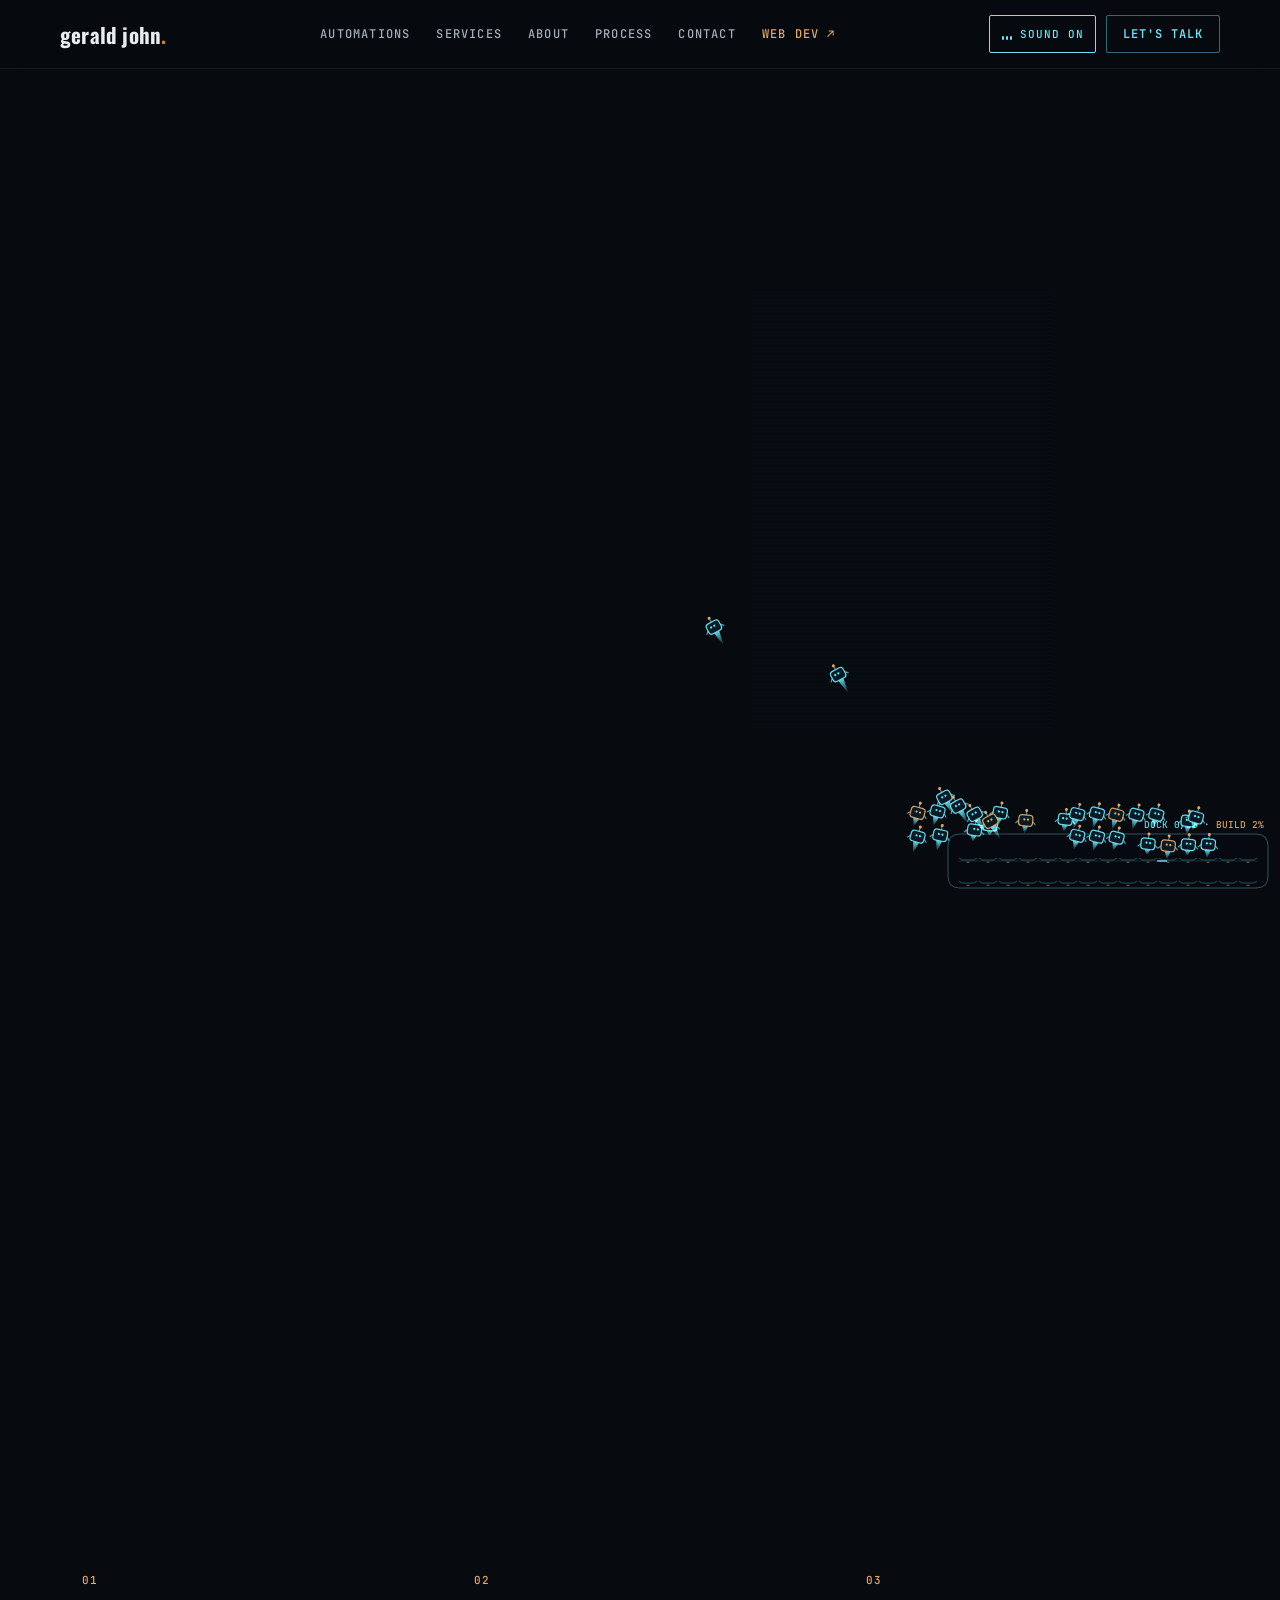
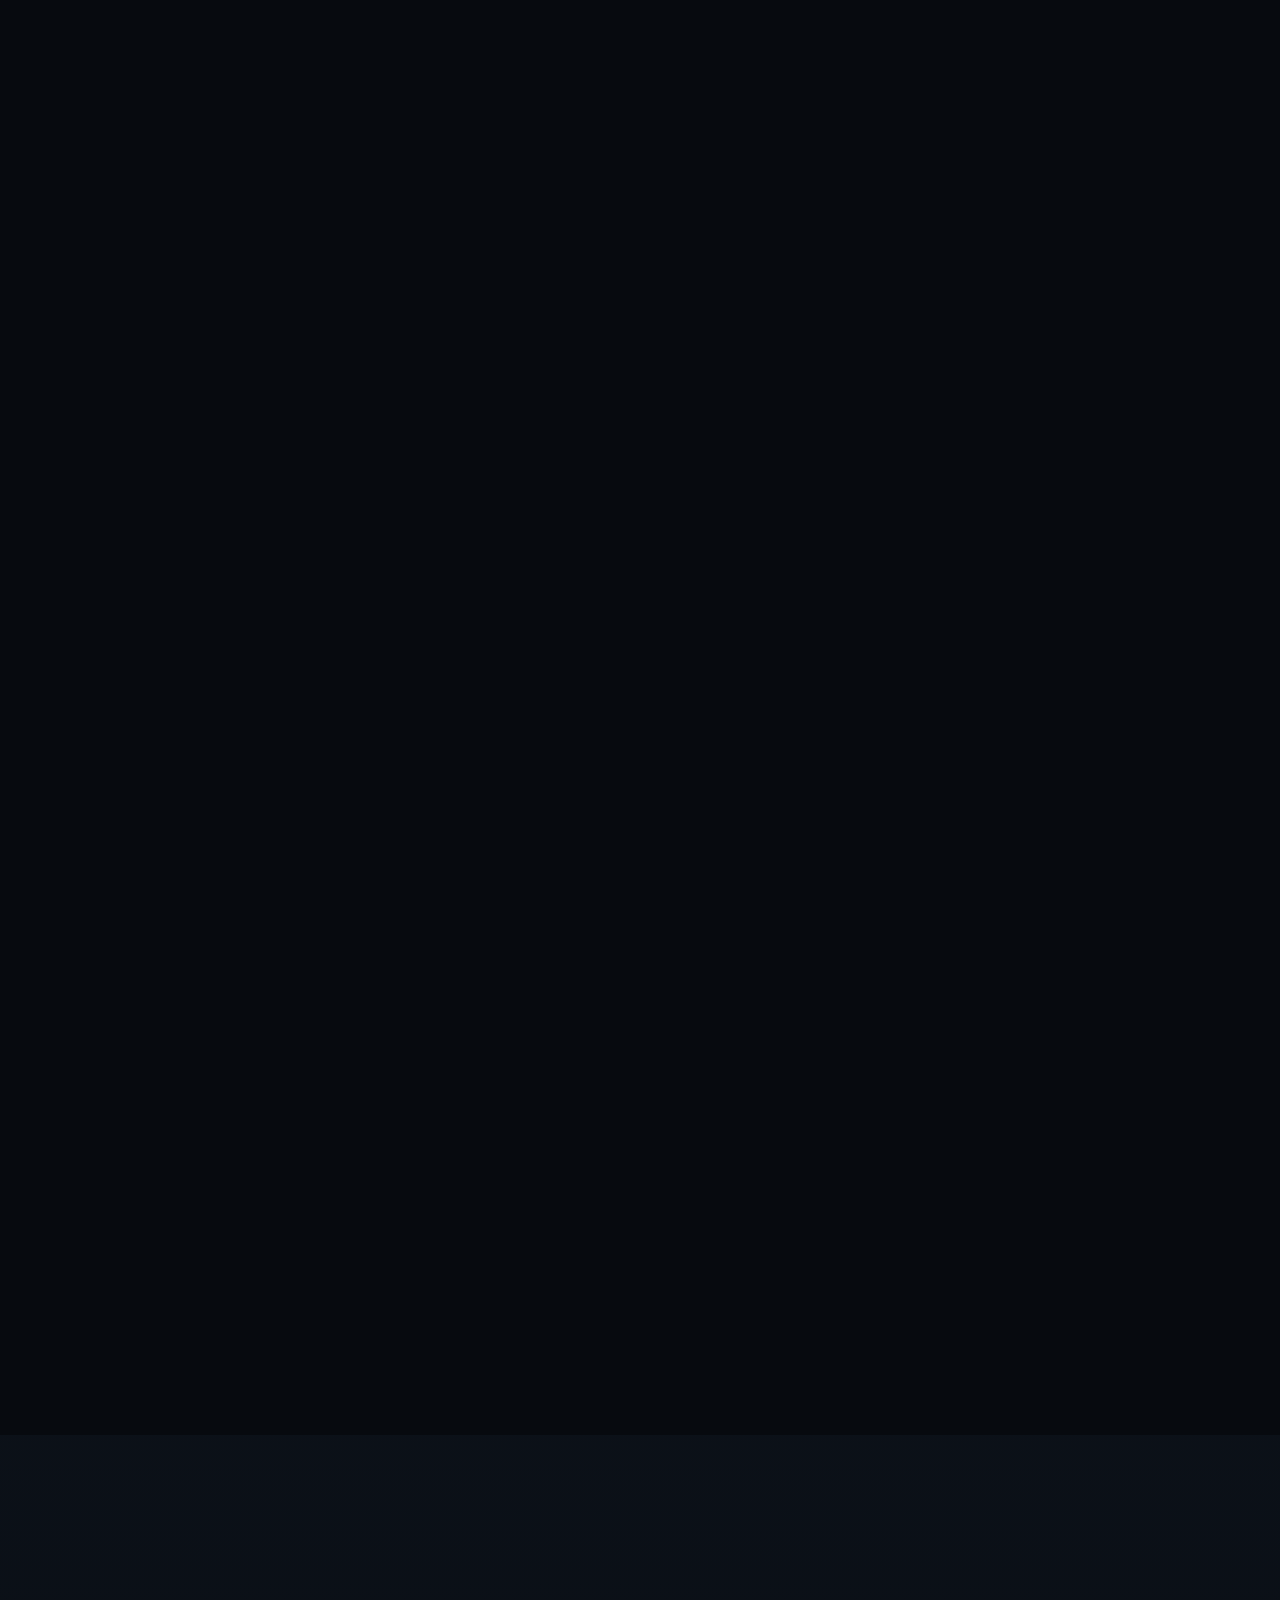
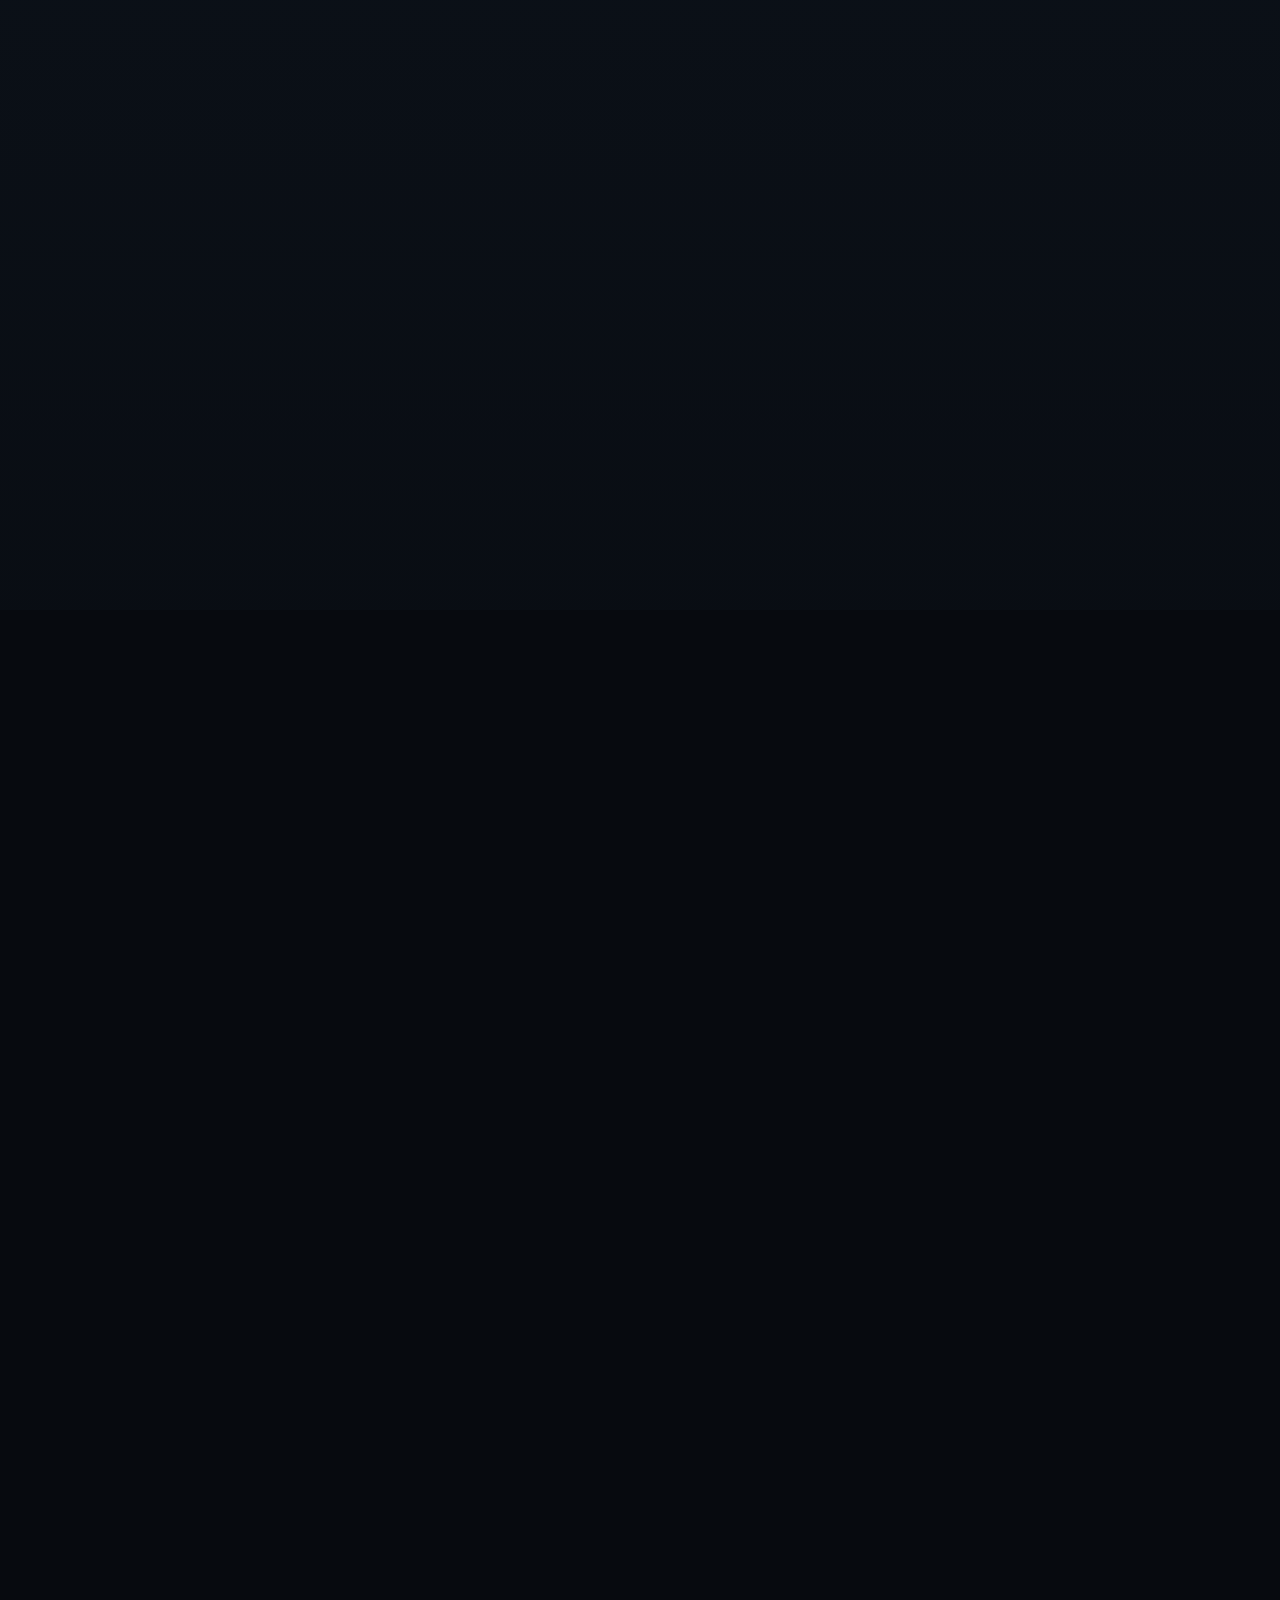
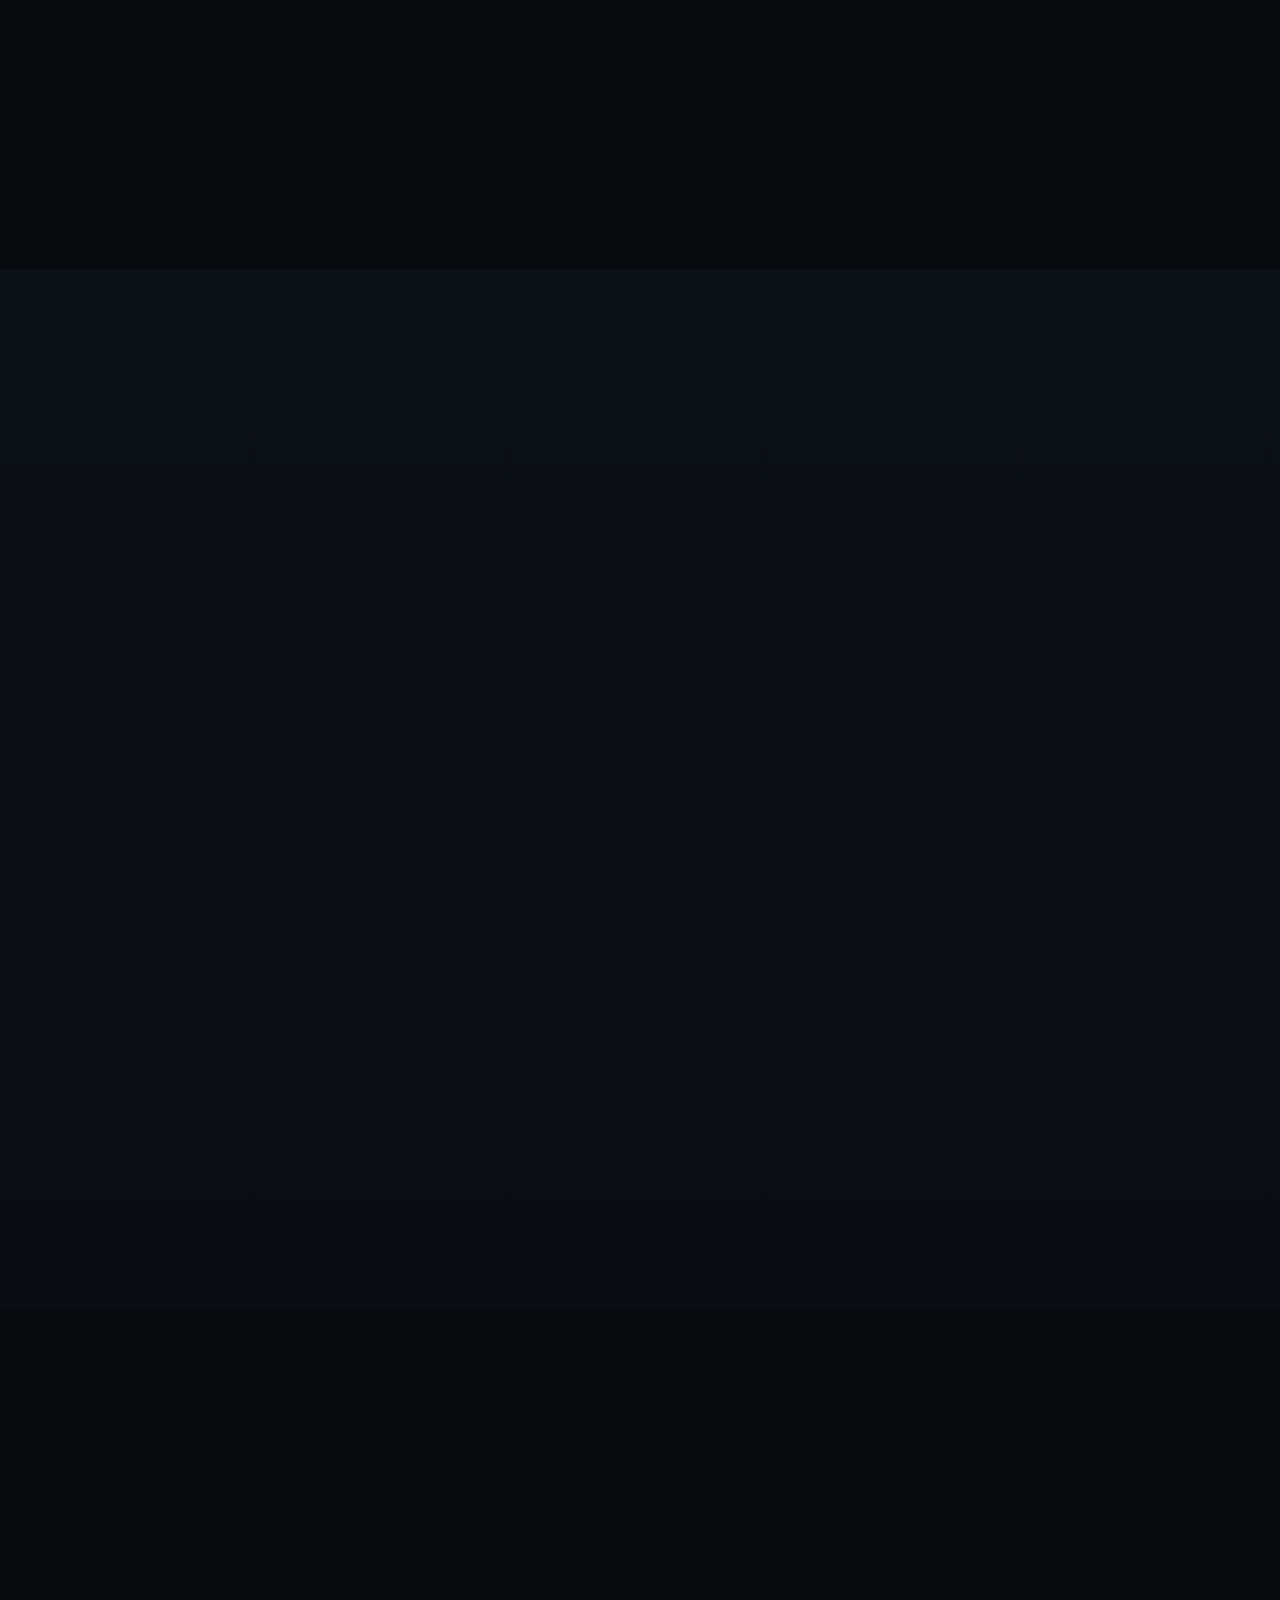
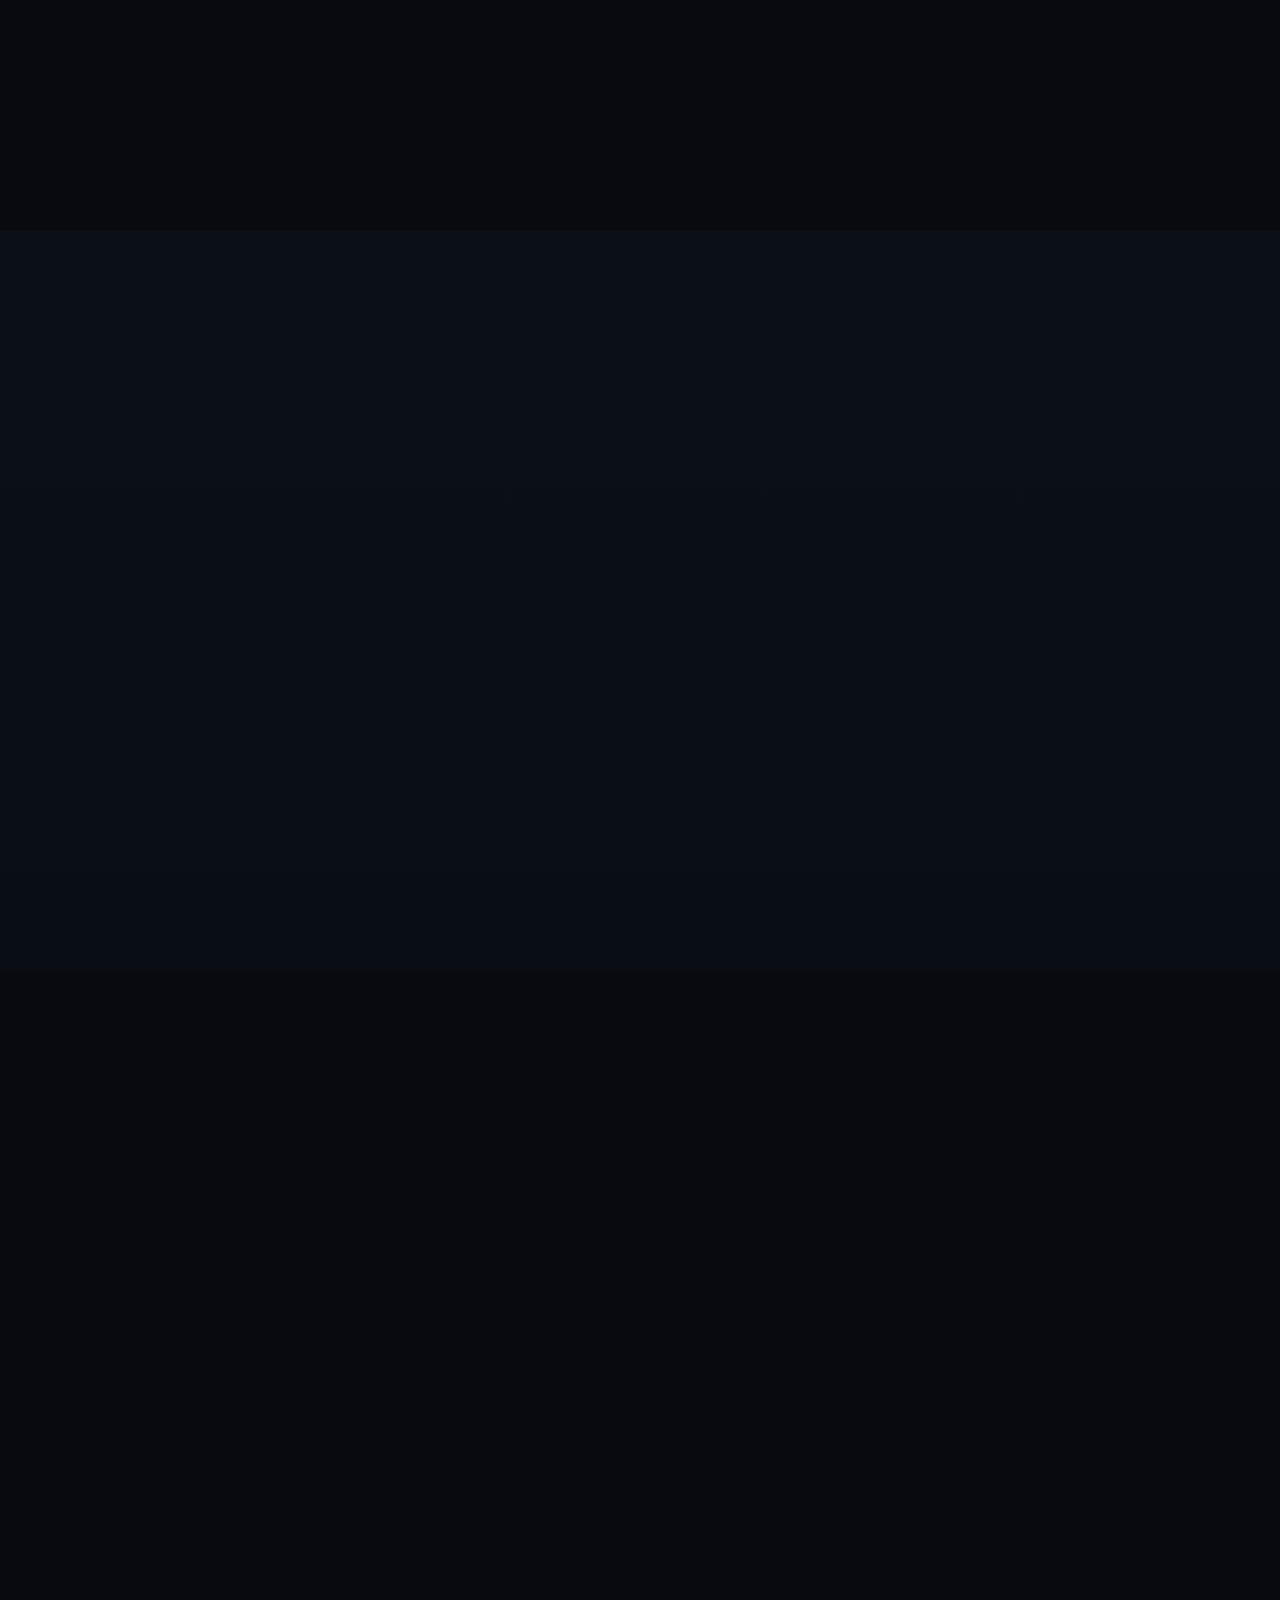
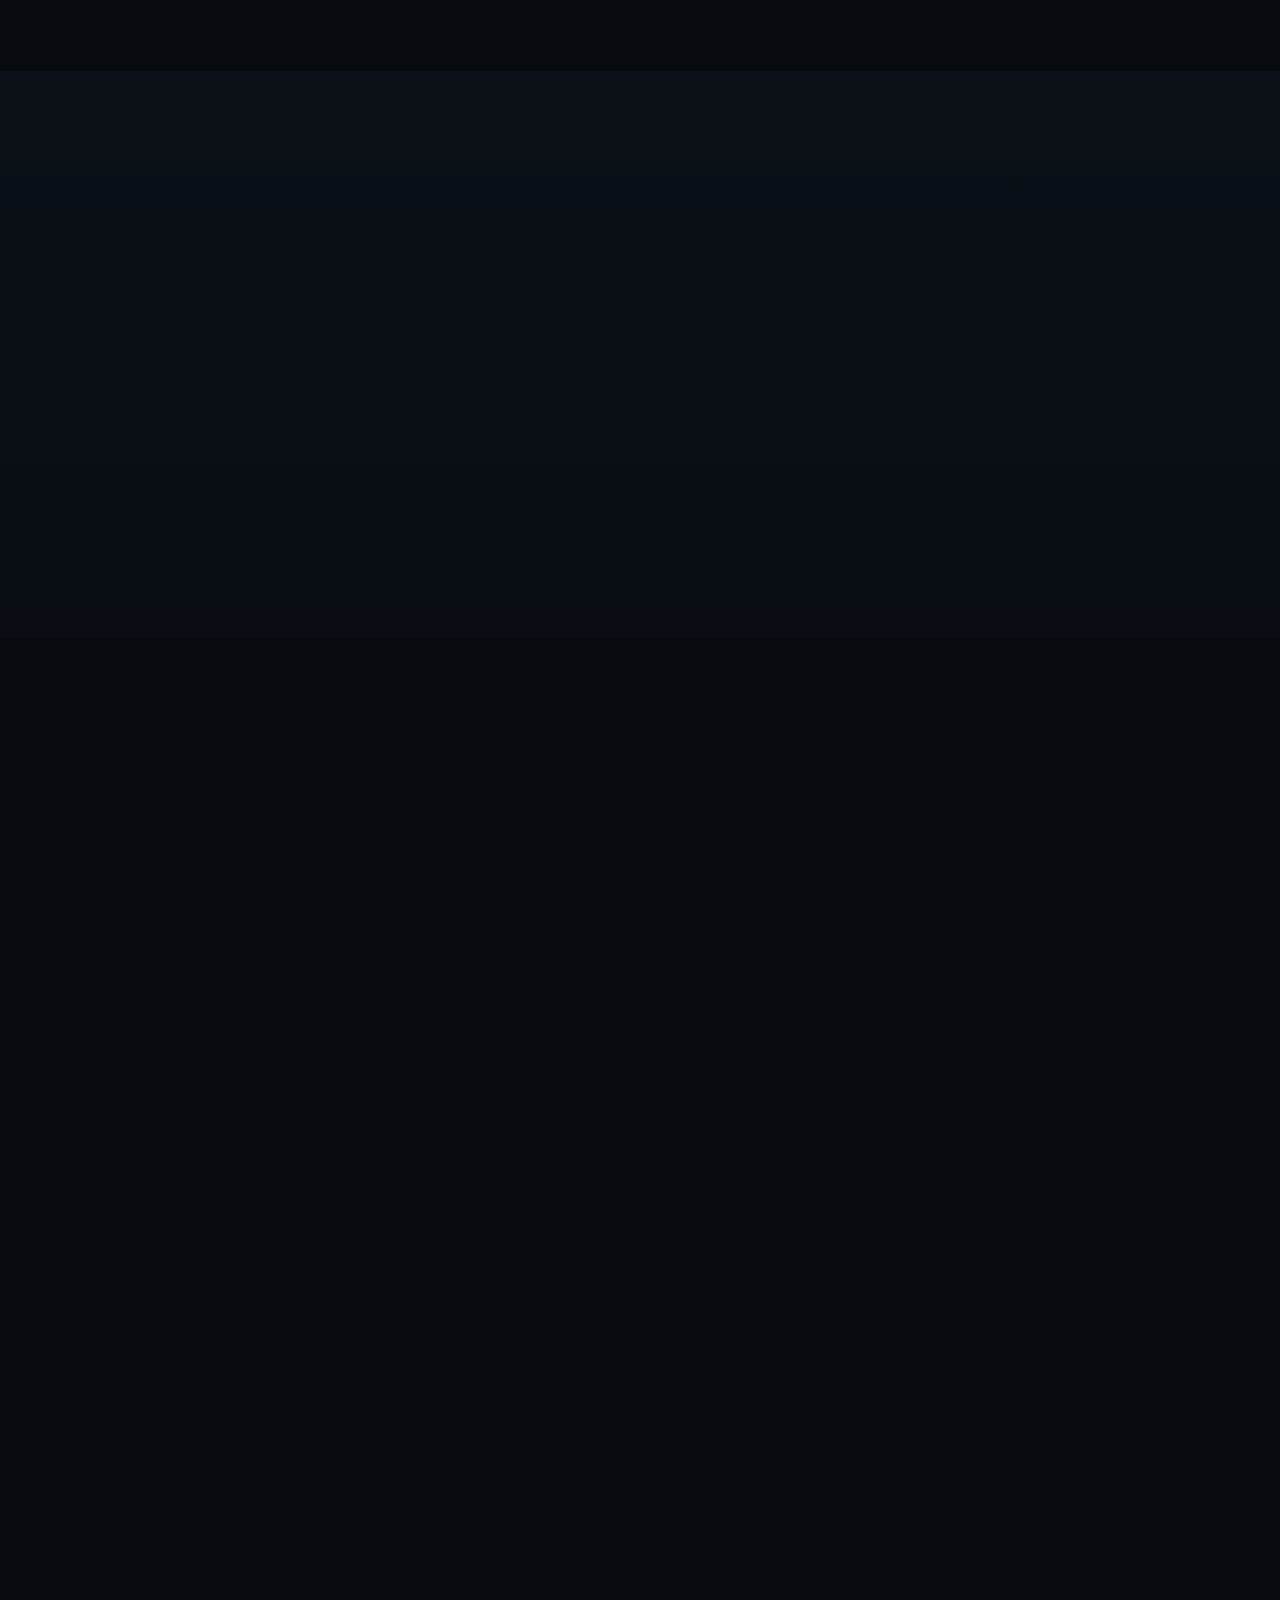
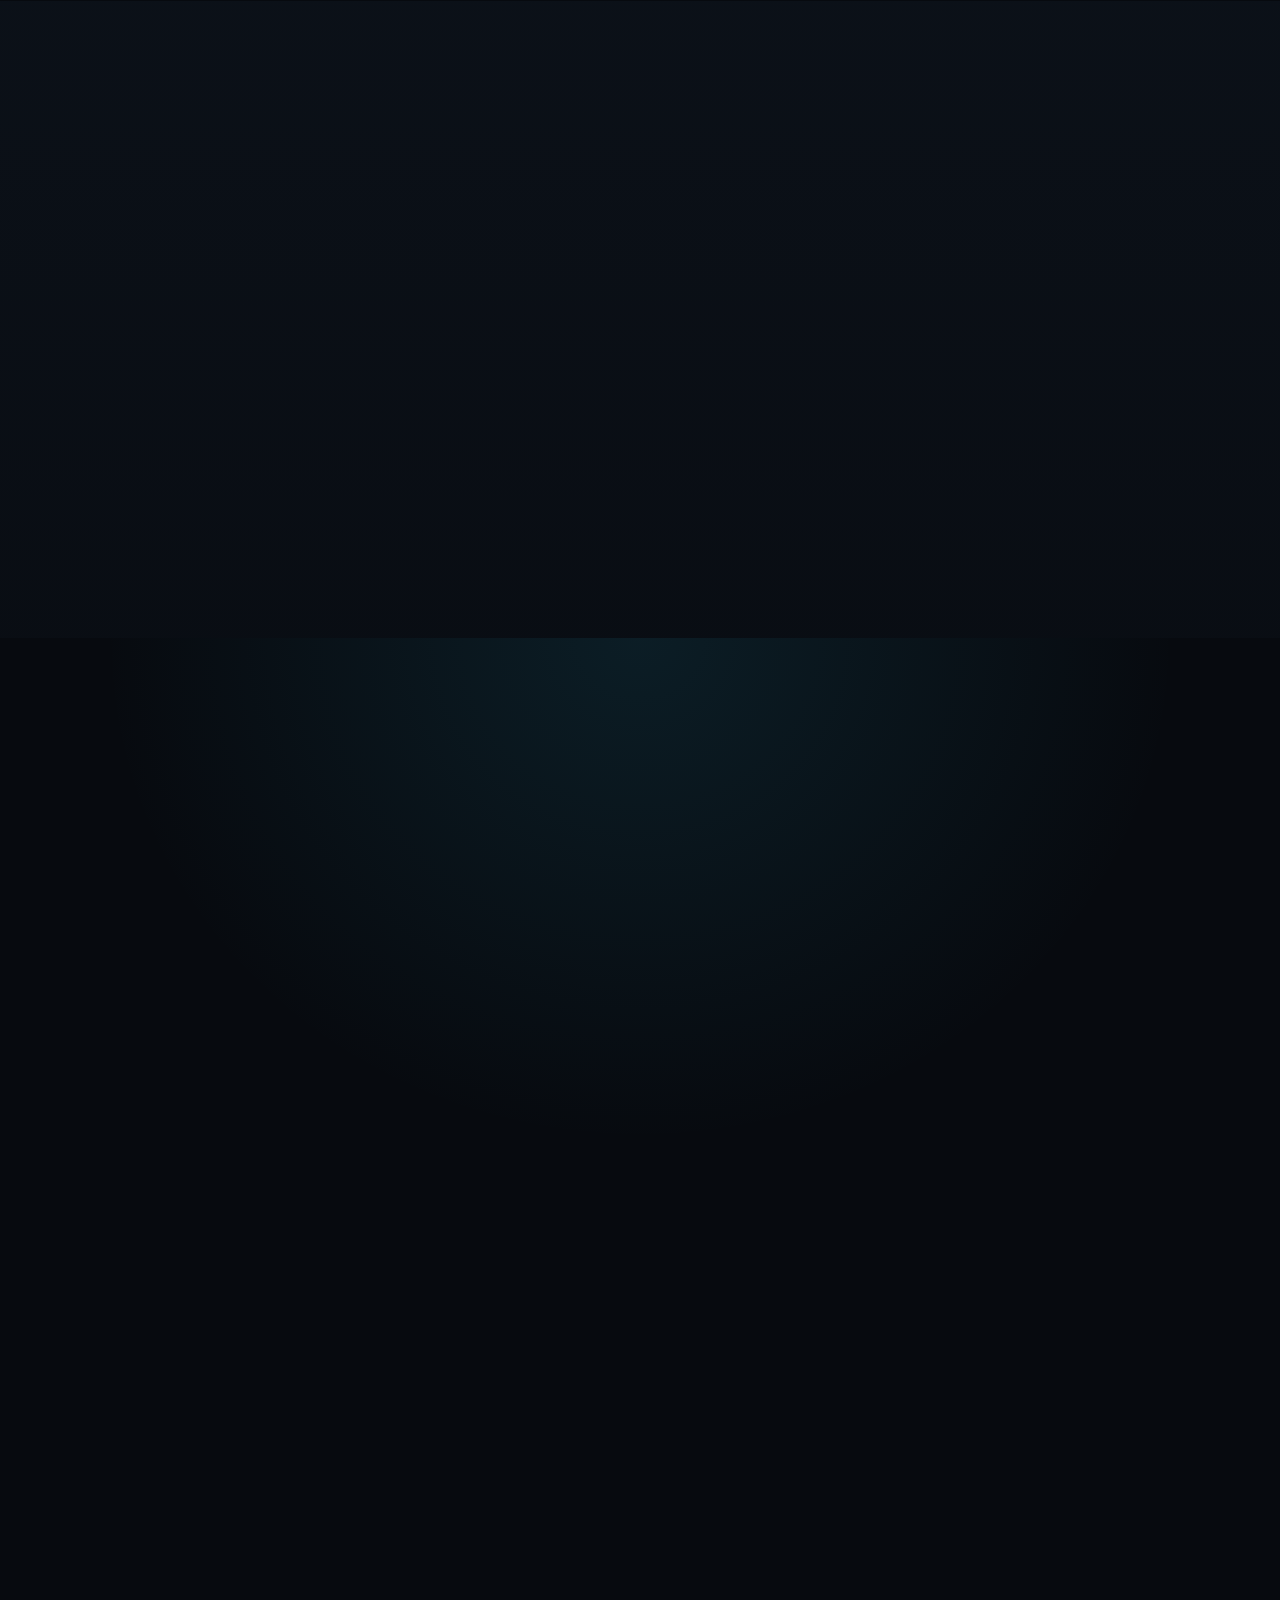
==== commit 3c4c86d0: "Make version 2 the main page - version2.html becomes index.html; the previous index.html is kept as " ====
--- a/version2.html
+++ b/version2.html
@@ -1,447 +1,12 @@
 <!DOCTYPE html>
 <html lang="en">
 <head>
-<meta charset="UTF-8">
-<meta name="viewport" content="width=device-width, initial-scale=1.0, viewport-fit=cover">
-<title>Gerald John — Virtual Assistant &amp; Automation Specialist</title>
-<meta name="description" content="Gerald John is a virtual assistant who automates the repetitive work: lead follow-ups, client onboarding, invoice reminders and reports that run on their own.">
-<meta name="theme-color" content="#070A0F">
-<link rel="preconnect" href="https://fonts.googleapis.com">
-<link rel="preconnect" href="https://fonts.gstatic.com" crossorigin>
-<link rel="stylesheet" href="https://fonts.googleapis.com/css2?family=Oswald:wght@500;600;700&family=Inter:wght@400;500;600&family=JetBrains+Mono:wght@400;500&display=swap">
-<link rel="preload" as="image" href="v2/gerald-cutout.webp">
-<link rel="stylesheet" href="v2/v2.css">
-<script>document.documentElement.classList.add('js');
-/* if the robot script never loads, show the finished page instead of a blank one */
-setTimeout(function(){ if(!window.Robots) document.documentElement.classList.add('reduce'); }, 4000);</script>
+<meta charset="utf-8">
+<title>Moved</title>
+<meta name="robots" content="noindex">
+<link rel="canonical" href="https://geraldjohnt.github.io/va-portfolio/">
+<meta http-equiv="refresh" content="0; url=./">
+<script>location.replace('./' + location.hash);</script>
 </head>
-<body>
-<a class="skip" href="#main">Skip to content</a>
-<canvas id="bots" aria-hidden="true"></canvas>
-<div class="grid-bg" aria-hidden="true"></div>
-
-<header class="nav" id="nav">
-  <div class="wrap nav-inner" data-build data-t="250" data-d="700" data-crew="4">
-    <a class="brand" href="#top">gerald john<span>.</span></a>
-    <nav id="nav-menu" aria-label="Main">
-      <a href="#automations">Automations</a>
-      <a href="#services">Services</a>
-      <a href="#about">About</a>
-      <a href="#process">Process</a>
-      <a href="#contact">Contact</a>
-      <a href="https://geraldjohnt.github.io/web-developer-portfolio/" class="ext">Web Dev &#8599;</a>
-    </nav>
-    <div class="nav-right">
-      <button type="button" class="sound-btn" id="sound-btn" aria-pressed="true" title="Robot sounds"><span class="sound-ico" aria-hidden="true"><i></i><i></i><i></i></span><span class="sound-lbl">Sound on</span></button>
-      <a href="#contact" class="btn ghost sm">Let's talk</a>
-      <button class="nav-toggle" type="button" aria-expanded="false" aria-controls="nav-menu" aria-label="Open menu"><span></span><span></span><span></span></button>
-    </div>
-  </div>
-</header>
-
-<main id="main">
-
-<section class="hero" id="top">
-  <div class="wrap hero-grid">
-    <div class="hero-copy">
-      <div class="switch" role="navigation" aria-label="Switch portfolio" data-build data-t="650" data-d="400" data-crew="2">
-        <a aria-current="page">Virtual Assistant</a>
-        <a href="https://geraldjohnt.github.io/web-developer-portfolio/">Web Developer &#8599;</a>
-      </div>
-      <p class="kicker" data-build data-t="800" data-d="450" data-crew="2">Virtual assistant &amp; automation specialist</p>
-      <h1 data-build data-t="1000" data-d="1100" data-dir="y" data-crew="6">Your busywork,<br>on <span>autopilot</span>.</h1>
-      <p class="lede" data-build data-t="1900" data-d="800" data-crew="4">I'm Gerald John, a virtual assistant who doesn't just do your repetitive tasks — I automate them. I connect the tools you already use so lead follow-ups, client onboarding, invoice reminders and reports run on their own, and I handle everything that still needs a human.</p>
-      <div class="actions" data-build data-t="2550" data-d="500" data-crew="3">
-        <a href="#contact" class="btn">Automate my business</a>
-        <a href="#automations" class="btn ghost">See what I automate</a>
-      </div>
-      <ul class="badges" aria-label="Working with me" data-build data-t="2950" data-d="550" data-crew="3">
-        <li>International clients welcome</li>
-        <li>Any shift or time zone</li>
-        <li>Clear English communication</li>
-        <li><a href="#trial">Free trial task</a></li>
-      </ul>
-    </div>
-
-    <div class="stage" aria-label="Preview of the work I handle">
-      <svg class="links" viewBox="0 0 600 560" preserveAspectRatio="none" aria-hidden="true">
-        <path d="M150 112 C 220 130, 240 170, 270 210"/>
-        <path d="M455 118 C 420 150, 380 170, 350 200"/>
-        <path d="M450 330 C 410 330, 390 320, 360 300"/>
-        <path d="M170 430 C 220 420, 250 400, 280 380"/>
-      </svg>
-      <div class="projector">
-        <div class="disc" data-build data-t="1300" data-d="500" data-crew="3"></div>
-        <div class="beam"></div>
-        <div class="holo" data-build data-t="1700" data-d="1300" data-dir="up" data-crew="5">
-          <img src="v2/gerald-cutout.webp" alt="Gerald John" width="560" height="814">
-          <div class="holo-lines" aria-hidden="true"></div>
-        </div>
-      </div>
-      <div class="tag t1" aria-hidden="true">ID · GERALD JOHN T.</div>
-      <div class="tag t2" aria-hidden="true">CEBU, PH · GMT+8</div>
-
-      <div class="panel p-proj" data-build data-mode="pull-left" data-t="2400" data-d="1000" data-crew="3">
-        <div class="pt">Projects <i>04</i></div>
-        <div class="kb"><div><small>To do</small>Q3 report deck</div><div><small>Doing</small>Client onboarding</div><div><small>Done</small>Invoices sent</div></div>
-      </div>
-      <div class="panel p-inbox" data-build data-mode="pull-right" data-t="2800" data-d="1000" data-crew="3">
-        <div class="pt">Inbox triage <i>Unread 0</i></div>
-        <div class="row"><b></b><span>New lead: website form</span><em>Lead</em></div>
-        <div class="row"><b class="c"></b><span>Invoice #1042 paid</span><em>Billing</em></div>
-        <div class="row"><b></b><span>Reschedule Thursday call</span><em>Cal</em></div>
-        <div class="row"><b></b><span>Weekly report ready</span><em>Auto</em></div>
-      </div>
-      <div class="panel p-cal" data-build data-mode="pull-right" data-t="3300" data-d="1000" data-crew="3">
-        <div class="pt">This week <i>Calendar</i></div>
-        <div class="cal">
-          <div>Mon<span style="top:18px;height:26px">Client sync</span><span class="c" style="top:52px;height:20px">Focus</span></div>
-          <div>Tue<span style="top:28px;height:36px">Onboard client</span></div>
-          <div>Wed<span class="c" style="top:18px;height:20px">Report</span><span style="top:46px;height:26px">Inbox zero</span></div>
-          <div>Thu<span style="top:36px;height:28px">Discovery call</span></div>
-          <div>Fri<span class="c" style="top:20px;height:40px">Weekly review</span></div>
-        </div>
-      </div>
-      <div class="panel p-stats" data-build data-mode="pull-bottom" data-t="3800" data-d="900" data-crew="3">
-        <div class="pt">Automations <i>Live</i></div>
-        <div class="ring-row">
-          <div class="ring"><svg viewBox="0 0 44 44"><circle cx="22" cy="22" r="18"/><circle class="v" cx="22" cy="22" r="18" style="--v:.86"/></svg><strong>6</strong></div>
-          <p>workflows running<br><span>while you sleep</span></p>
-        </div>
-      </div>
-    </div>
-  </div>
-
-  <div class="wrap">
-    <div class="flow-strip panel" data-build data-t="4400" data-d="1100" data-crew="5">
-      <div class="pt">Automation · lead follow-up <i>Runs 24/7</i></div>
-      <ol class="flow">
-        <li><small>Trigger</small>Website form</li>
-        <li><small>Log</small>Google Sheets row</li>
-        <li class="c"><small>Reply</small>Gmail follow-up</li>
-        <li><small>Notify</small>Slack ping to you</li>
-      </ol>
-    </div>
-    <div class="stats">
-      <div data-build data-t="5000" data-d="500" data-crew="2"><strong data-count="2021" data-from="2000">2021</strong><span>Freelancing since</span></div>
-      <div data-build data-t="5120" data-d="500" data-crew="2"><strong data-count="10" data-suf="+">10+</strong><span>Freelance clients</span></div>
-      <div data-build data-t="5240" data-d="500" data-crew="2"><strong data-count="99" data-suf="%">99%</strong><span>On-time delivery</span></div>
-      <div data-build data-t="5360" data-d="500" data-crew="2"><strong data-count="12" data-suf="h">12h</strong><span>Avg. response window</span></div>
-    </div>
-  </div>
-</section>
-
-<section id="automations" class="sec">
-  <div class="wrap">
-    <header class="head">
-      <p class="eyebrow" data-build>Automations</p>
-      <h2 data-build data-dir="y">Work that runs while you sleep</h2>
-      <p data-build>Most small businesses lose hours every week to the same copy-paste tasks. I map out where your time goes, then build simple, reliable automations with the tools you already pay for — and I stay on to keep them running.</p>
-    </header>
-    <div class="benefits">
-      <div class="benefit" data-build><span class="b-ico" aria-hidden="true">01</span><h3>Hours back every week</h3><p>Repetitive admin runs on its own, so you and your team focus on clients and growth.</p></div>
-      <div class="benefit" data-build><span class="b-ico" aria-hidden="true">02</span><h3>Fewer mistakes</h3><p>No more missed follow-ups, typos in spreadsheets, or forgotten invoices.</p></div>
-      <div class="benefit" data-build><span class="b-ico" aria-hidden="true">03</span><h3>Faster responses</h3><p>Leads and clients hear back in minutes, not days — even when you're offline.</p></div>
-    </div>
-    <div class="auto-grid">
-      <article class="auto" data-build data-dir="y">
-        <h3>Lead capture &amp; follow-up</h3>
-        <p class="intro">Every enquiry gets a fast reply and lands in your pipeline — no copy-pasting from forms.</p>
-        <ul class="steps">
-          <li class="when"><span>When</span>Someone fills in your website or Facebook lead form</li>
-          <li><span>Then</span>Lead is added to your CRM or Google Sheet, tagged by source</li>
-          <li><span>Then</span>A personalised welcome email goes out within minutes</li>
-          <li><span>Then</span>You get a Slack or email alert with the lead details</li>
-          <li><span>Then</span>A follow-up reminder is created if there's no reply in 3 days</li>
-        </ul>
-        <p class="result"><strong>Result:</strong> no lead sits unanswered, and you can see exactly where each one came from.</p>
-      </article>
-      <article class="auto" data-build data-dir="y">
-        <h3>Client onboarding</h3>
-        <p class="intro">New clients get a polished, consistent welcome without you lifting a finger.</p>
-        <ul class="steps">
-          <li class="when"><span>When</span>A contract is signed or the first payment comes in</li>
-          <li><span>Then</span>A client folder is created from your template in Google Drive</li>
-          <li><span>Then</span>Welcome email and intake form are sent automatically</li>
-          <li><span>Then</span>Project tasks are set up in Trello, Asana or Notion</li>
-          <li><span>Then</span>A kickoff call link is sent so they can book a time</li>
-        </ul>
-        <p class="result"><strong>Result:</strong> every client starts the same professional way, and nothing gets forgotten.</p>
-      </article>
-      <article class="auto" data-build data-dir="y">
-        <h3>Invoices &amp; payment reminders</h3>
-        <p class="intro">Stop chasing payments by hand and always know who has paid.</p>
-        <ul class="steps">
-          <li class="when"><span>When</span>An invoice is created or reaches its due date</li>
-          <li><span>Then</span>Polite reminders go out before and after the due date</li>
-          <li><span>Then</span>Your payment tracker updates its status automatically</li>
-          <li><span>Then</span>You're alerted only when something is overdue</li>
-          <li><span>Then</span>A receipt and thank-you email are sent once paid</li>
-        </ul>
-        <p class="result"><strong>Result:</strong> faster payments, fewer awkward emails, and a tracker that's always current.</p>
-      </article>
-      <article class="auto" data-build data-dir="y">
-        <h3>Inbox &amp; calendar</h3>
-        <p class="intro">Your inbox sorts itself, and scheduling happens without the back-and-forth.</p>
-        <ul class="steps">
-          <li class="when"><span>When</span>A new email arrives or someone books a meeting</li>
-          <li><span>Then</span>Emails are labelled and filtered by priority and type</li>
-          <li><span>Then</span>Attachments are saved to the right Drive folder</li>
-          <li><span>Then</span>Flagged emails become tasks on your to-do list</li>
-          <li><span>Then</span>Booked meetings get confirmations, reminders and a prep note</li>
-        </ul>
-        <p class="result"><strong>Result:</strong> a cleaner inbox, fewer no-shows, and no more manual scheduling.</p>
-      </article>
-      <article class="auto" data-build data-dir="y">
-        <h3>Weekly reporting</h3>
-        <p class="intro">Reports that used to take hours are waiting for you every Monday morning.</p>
-        <ul class="steps">
-          <li class="when"><span>When</span>Every Monday at 8 AM</li>
-          <li><span>Then</span>Data is pulled from your sheets, CRM, store or social accounts</li>
-          <li><span>Then</span>Numbers are compiled into a dashboard or summary doc</li>
-          <li><span>Then</span>Key changes and red flags are highlighted</li>
-          <li><span>Then</span>The report is emailed to you and your team</li>
-        </ul>
-        <p class="result"><strong>Result:</strong> decisions based on up-to-date numbers, without the spreadsheet grind.</p>
-      </article>
-      <article class="auto" data-build data-dir="y">
-        <h3>Content &amp; social publishing</h3>
-        <p class="intro">Approve a post once and it goes everywhere it needs to, on schedule.</p>
-        <ul class="steps">
-          <li class="when"><span>When</span>A post is marked "Approved" in your content calendar</li>
-          <li><span>Then</span>It's scheduled to the right platforms at the right time</li>
-          <li><span>Then</span>The calendar status updates to "Scheduled", then "Posted"</li>
-          <li><span>Then</span>New comments and DMs are routed to one inbox</li>
-          <li><span>Then</span>Monthly performance numbers are logged automatically</li>
-        </ul>
-        <p class="result"><strong>Result:</strong> a consistent posting rhythm, even in your busiest weeks.</p>
-      </article>
-    </div>
-    <p class="note" data-build>Not sure what can be automated in your business? <a href="#contact">Send me a list of your most repetitive tasks</a> and I'll tell you which ones can run on their own — for free. Need something more custom than Zapier or Make can handle? I'm also a full-stack developer and can <a href="https://geraldjohnt.github.io/web-developer-portfolio/">build it in code</a>.</p>
-  </div>
-</section>
-
-<section id="about" class="sec alt">
-  <div class="wrap about">
-    <div class="about-pic" data-build data-dir="up" data-crew="4">
-      <span class="corner tl"></span><span class="corner br"></span>
-      <img src="v2/gerald-cutout.webp" alt="Portrait of Gerald John" width="560" height="814" loading="lazy">
-      <p class="pic-tag">Gerald John Tangpos · Cebu, Philippines</p>
-    </div>
-    <div class="about-copy">
-      <p class="eyebrow" data-build>Hello, I'm</p>
-      <h2 data-build data-dir="y">Gerald John</h2>
-      <p class="role" data-build>Virtual Assistant &amp; Automation Specialist</p>
-      <p data-build>I've been freelancing as a virtual assistant since 2021, and I'm also a software engineer by background. That mix is my edge: I understand the day-to-day work of running a business, and I know how to make the tools behind it work together.</p>
-      <p data-build>I work best with founders and small teams who are drowning in recurring, detail-heavy work: scheduling, inbox management, follow-ups, reporting, and coordination.</p>
-      <p data-build>Here's what makes me different: whenever I do a task more than twice, I look for a way to automate it. You get a reliable assistant <em>and</em> systems that keep working in the background, so your business runs smoother every month we work together.</p>
-      <a href="#contact" class="btn ghost" data-build>Get in touch</a>
-    </div>
-  </div>
-</section>
-
-<section id="experience" class="sec">
-  <div class="wrap">
-    <header class="head">
-      <p class="eyebrow" data-build>Experience</p>
-      <h2 data-build data-dir="y">My freelance VA journey</h2>
-      <p data-build>All of my VA work has been freelance, starting in 2021. I began with small, simple tasks for solo business owners and grew into ongoing support and automation work for small teams.</p>
-    </header>
-    <ol class="timeline">
-      <li data-build><span class="when">2024 — Present</span><h3>Virtual Assistant &amp; Automation Specialist</h3><p class="org">Freelance · Small business owners and teams</p><p>Ongoing support for small teams in e-commerce and real estate: inbox and calendar management, client follow-ups, weekly reports, and automations that handle lead follow-up, onboarding, and payment reminders.</p></li>
-      <li data-build><span class="when">2023 — 2024</span><h3>Executive Virtual Assistant</h3><p class="org">Freelance · Coaching &amp; consulting businesses</p><p>Managed calendars, client scheduling and inboxes for coaches and consultants. Set up client onboarding templates and built my first Zapier workflows to cut down repetitive admin.</p></li>
-      <li data-build><span class="when">2022 — 2023</span><h3>Admin &amp; Customer Support Assistant</h3><p class="org">Freelance · Small online shops</p><p>Answered customer emails and chat messages, tracked orders and returns, updated product listings, and kept order spreadsheets clean and up to date.</p></li>
-      <li data-build><span class="when">2021 — 2022</span><h3>Virtual Assistant (Entry-Level)</h3><p class="org">Freelance · Solo entrepreneurs</p><p>Started with short, task-based projects: data entry, web research, contact list building, and basic email organization.</p></li>
-    </ol>
-  </div>
-</section>
-
-<section id="services" class="sec alt">
-  <div class="wrap">
-    <header class="head">
-      <p class="eyebrow" data-build>Services</p>
-      <h2 data-build data-dir="y">Where I can help</h2>
-      <p data-build>Hands-on support where you need a person, automation wherever a task repeats. Open any card to see work samples.</p>
-    </header>
-    <div class="svc-grid">
-      <button type="button" class="svc" data-service="calendar" data-build data-dir="y"><span class="idx">01</span><h3>Calendar &amp; Email Management</h3><p>Inbox triage, scheduling, and follow-ups — with filters, templates and booking automations so nothing slips through.</p><span class="thumbs"><img src="VA_Portfolio_Screenshots/01-email-calendar/01-inbox-triage.png" alt="" loading="lazy"><img src="VA_Portfolio_Screenshots/01-email-calendar/02-weekly-calendar.png" alt="" loading="lazy"><img src="VA_Portfolio_Screenshots/01-email-calendar/03-follow-up-tracker.png" alt="" loading="lazy"></span><span class="open">View 5 samples &#8594;</span></button>
-      <button type="button" class="svc" data-service="dataentry" data-build data-dir="y"><span class="idx">02</span><h3>Data Entry &amp; Research</h3><p>Clean spreadsheets, organized databases, and research — plus automated data entry from forms, emails and apps.</p><span class="thumbs"><img src="VA_Portfolio_Screenshots/02-data-research/01-clean-lead-spreadsheet.png" alt="" loading="lazy"><img src="VA_Portfolio_Screenshots/02-data-research/02-before-after-cleanup.png" alt="" loading="lazy"><img src="VA_Portfolio_Screenshots/02-data-research/03-vendor-comparison.png" alt="" loading="lazy"></span><span class="open">View 5 samples &#8594;</span></button>
-      <button type="button" class="svc" data-service="support" data-build data-dir="y"><span class="idx">03</span><h3>Customer Support</h3><p>On-brand responses across email, chat, and social DMs, with saved replies and auto-routing for faster answers.</p><span class="thumbs"><img src="VA_Portfolio_Screenshots/03-customer-support/01-ticket-queue.png" alt="" loading="lazy"><img src="VA_Portfolio_Screenshots/03-customer-support/02-on-brand-email-reply.png" alt="" loading="lazy"><img src="VA_Portfolio_Screenshots/03-customer-support/03-live-chat.png" alt="" loading="lazy"></span><span class="open">View 5 samples &#8594;</span></button>
-      <button type="button" class="svc" data-service="coordination" data-build data-dir="y"><span class="idx">04</span><h3>Project Coordination</h3><p>Task boards, deadline tracking, and status updates — with automatic reminders and recurring tasks.</p><span class="thumbs"><img src="VA_Portfolio_Screenshots/04-project-coordination/01-kanban-board.png" alt="" loading="lazy"><img src="VA_Portfolio_Screenshots/04-project-coordination/02-timeline-gantt.png" alt="" loading="lazy"><img src="VA_Portfolio_Screenshots/04-project-coordination/03-weekly-status-update.png" alt="" loading="lazy"></span><span class="open">View 5 samples &#8594;</span></button>
-      <button type="button" class="svc" data-service="documents" data-build data-dir="y"><span class="idx">05</span><h3>Document &amp; File Organization</h3><p>Cloud folders, templates, and naming systems — with auto-filing so they actually stay tidy.</p><span class="thumbs"><img src="VA_Portfolio_Screenshots/05-document-file-organization/01-cloud-folder-structure.png" alt="" loading="lazy"><img src="VA_Portfolio_Screenshots/05-document-file-organization/02-file-naming-system.png" alt="" loading="lazy"><img src="VA_Portfolio_Screenshots/05-document-file-organization/03-template-library.png" alt="" loading="lazy"></span><span class="open">View 5 samples &#8594;</span></button>
-      <button type="button" class="svc" data-service="social" data-build data-dir="y"><span class="idx">06</span><h3>Social Media Support</h3><p>Content scheduling, captions, and community management, with an automated approval-to-publish workflow.</p><span class="thumbs"><img src="VA_Portfolio_Screenshots/06-social-media/01-content-calendar.png" alt="" loading="lazy"><img src="VA_Portfolio_Screenshots/06-social-media/02-post-composer-caption.png" alt="" loading="lazy"><img src="VA_Portfolio_Screenshots/06-social-media/03-scheduled-queue.png" alt="" loading="lazy"></span><span class="open">View 5 samples &#8594;</span></button>
-    </div>
-  </div>
-</section>
-
-<section id="tools" class="sec">
-  <div class="wrap">
-    <header class="head">
-      <p class="eyebrow" data-build>Toolkit</p>
-      <h2 data-build data-dir="y">The tools I work in and connect</h2>
-    </header>
-    <ul class="tools">
-      <li data-build data-crew="1">Zapier</li><li data-build data-crew="1">Make</li><li data-build data-crew="1">Google Apps Script</li><li data-build data-crew="1">Google Workspace</li><li data-build data-crew="1">Microsoft 365</li><li data-build data-crew="1">Notion</li><li data-build data-crew="1">Trello / Asana</li><li data-build data-crew="1">Slack</li><li data-build data-crew="1">Canva</li><li data-build data-crew="1">Calendly</li><li data-build data-crew="1">Zoom</li><li data-build data-crew="1">Airtable</li><li data-build data-crew="1">HubSpot</li><li data-build data-crew="1">Zendesk</li><li data-build data-crew="1">QuickBooks</li>
-    </ul>
-  </div>
-</section>
-
-<section id="process" class="sec alt">
-  <div class="wrap">
-    <header class="head">
-      <p class="eyebrow" data-build>Process</p>
-      <h2 data-build data-dir="y">From busywork to autopilot</h2>
-      <p data-build>A simple, low-risk path from our first message to a business that runs smoother every week.</p>
-    </header>
-    <ol class="process">
-      <li data-build data-dir="y"><span class="step">01</span><h3>Workflow audit</h3><p>We walk through your week, your tools, and the tasks that eat your time. I flag what I can take over and what can be automated.</p></li>
-      <li data-build data-dir="y"><span class="step">02</span><h3>Automation plan</h3><p>You get a clear list of tasks and automations, ranked by time saved, with a realistic schedule — before any work starts.</p></li>
-      <li data-build data-dir="y"><span class="step">03</span><h3>Build &amp; onboard</h3><p>I set up access and build the automations, test them with real examples, and document how each one works.</p></li>
-      <li data-build data-dir="y"><span class="step">04</span><h3>Run &amp; improve</h3><p>I handle the day-to-day work, keep the automations running, and keep finding new tasks to take off your plate.</p></li>
-    </ol>
-  </div>
-</section>
-
-<section id="trial" class="sec">
-  <div class="wrap">
-    <div class="trial panel-lg" data-build data-dir="y" data-crew="6">
-      <div class="trial-head">
-        <div>
-          <p class="eyebrow">Free trial</p>
-          <h2>Try me first. It's free.</h2>
-          <p>Before you hire me, give me one real task from your business. You'll see my speed, accuracy and communication on your own work, with no payment and no commitment.</p>
-        </div>
-        <a href="mailto:geraldjohnt@gmail.com?subject=Free%20trial%20task%20request&amp;body=Hi%20Gerald%2C%0A%0AI%27d%20like%20to%20try%20your%20free%20trial%20task.%0A%0AThe%20task%3A%20%0AWhat%20a%20good%20result%20looks%20like%3A%20%0ATools%20I%20use%3A%20%0AMy%20timezone%3A%20%0A" class="btn">Request a free trial task</a>
-      </div>
-      <ol class="trial-steps">
-        <li><span>01</span><h3>Send one task</h3><p>For example: clean up a spreadsheet, research 20 leads, sort an inbox, or map out one automation.</p></li>
-        <li><span>02</span><h3>I deliver in 24–48 hours</h3><p>You get the finished work plus a short note on how I did it and what I'd improve.</p></li>
-        <li><span>03</span><h3>You decide</h3><p>Happy with it? We start working together. Not a fit? No charge, no hard feelings.</p></li>
-      </ol>
-      <p class="fine">One trial task per business, up to 2 hours of work. Happy to sign an NDA first, or you can share sample data instead of real records.</p>
-    </div>
-  </div>
-</section>
-
-<section id="testimonials" class="sec alt">
-  <div class="wrap">
-    <header class="head">
-      <p class="eyebrow" data-build>Testimonials</p>
-      <h2 data-build data-dir="y">What clients say</h2>
-    </header>
-    <div class="quotes">
-      <figure data-build><p class="tx">Incoming message</p><blockquote>"Gerald took over my inbox and calendar in a week and I genuinely forgot what it felt like to be behind on everything."</blockquote><figcaption>Client, E-commerce business</figcaption></figure>
-      <figure data-build><p class="tx">Incoming message</p><blockquote>"Direct, organized, and doesn't need to be micromanaged. Exactly what I needed as a solo founder."</blockquote><figcaption>Client, Coaching business</figcaption></figure>
-      <figure data-build><p class="tx">Incoming message</p><blockquote>"Our reporting used to take me half a day. Gerald built a system that runs itself now."</blockquote><figcaption>Client, Real estate business</figcaption></figure>
-    </div>
-  </div>
-</section>
-
-<section id="faq" class="sec">
-  <div class="wrap faq-wrap">
-    <header class="head">
-      <p class="eyebrow" data-build>FAQ</p>
-      <h2 data-build data-dir="y">Good to know</h2>
-    </header>
-    <div class="faq">
-      <details data-build><summary>What kinds of tasks can you automate?</summary><p>Anything that follows the same steps every time: lead follow-ups, client onboarding, invoice reminders, data entry from forms and emails, file organization, meeting scheduling, and weekly reports. If you're copy-pasting it, it can probably be automated.</p></details>
-      <details data-build><summary>Do I need to buy new software?</summary><p>Usually not. I start with the tools you already use, like Google Workspace, your CRM and your email. If a connector tool such as Zapier or Make is needed, I'll recommend the cheapest plan that fits before you spend anything.</p></details>
-      <details data-build><summary>What if an automation breaks?</summary><p>I monitor the automations I build and fix issues as part of ongoing support. Every automation also comes with a short written guide, so you're never locked in or left guessing how it works.</p></details>
-      <details data-build><summary>What hours do you work?</summary><p>Any shift works for me. I work with international clients and can match your business hours, whether you're in the US, UK, Europe, Australia or Asia. We'll agree on the exact schedule during onboarding.</p></details>
-      <details data-build><summary>Do you work with a minimum commitment?</summary><p>No. You can start with a <a href="#trial">free trial task</a> to see my work first, then choose hourly or a monthly retainer. No long lock-in.</p></details>
-      <details data-build><summary>How do we communicate day-to-day? Will language be a problem?</summary><p>Not at all. I work with clients from different countries and communicate clearly in English, in writing and on calls. Day to day, I usually use Slack or email for updates, with a short weekly check-in call, and I'm happy to adapt to what you already use.</p></details>
-      <details data-build><summary>Can you handle sensitive or financial data?</summary><p>Yes — I follow standard confidentiality practices and I'm comfortable signing an NDA before we start.</p></details>
-      <details data-build><summary>What industries have you supported?</summary><p>Through my freelance work: mainly e-commerce, coaching and consulting, and real estate — but the core skill set transfers well beyond that.</p></details>
-    </div>
-  </div>
-</section>
-
-<section id="development" class="sec alt">
-  <div class="wrap dev" data-build data-crew="5">
-    <div>
-      <p class="eyebrow">Also available</p>
-      <h2>Need a website or custom software?</h2>
-      <p>I'm also a full-stack web developer. If your business has outgrown spreadsheets and no-code tools, I can build what you need: a website, a client portal, an internal dashboard, or custom integrations between your apps. You work with one person who understands both your day-to-day operations and the code behind them.</p>
-      <a href="https://geraldjohnt.github.io/web-developer-portfolio/" class="btn">View my developer portfolio &#8599;</a>
-    </div>
-    <ul>
-      <li>Business websites &amp; WordPress</li>
-      <li>Web apps &amp; client portals</li>
-      <li>Internal tools &amp; dashboards</li>
-      <li>API integrations &amp; custom automation</li>
-      <li>Maintenance, fixes &amp; troubleshooting</li>
-    </ul>
-  </div>
-</section>
-
-<section id="contact" class="sec contact">
-  <div class="wrap contact-wrap">
-    <header class="head center">
-      <p class="eyebrow" data-build>Contact</p>
-      <h2 data-build data-dir="y">Let's put your busywork on <span>autopilot</span>.</h2>
-      <p data-build>Tell me which tasks eat up your week. I'll reply with a simple, no-pressure plan showing what I can take over and what can be automated.</p>
-      <p class="contact-note" data-build>Based in Cebu, Philippines (GMT+8) · Working with international clients · Any shift or time zone</p>
-    </header>
-    <form class="contact-form panel-lg" id="contact-form" data-endpoint="https://script.google.com/macros/s/AKfycbxHk-h4SQ6ZB-GV5NGepYZzMXKfwT2meGYlSBVWfr6hbH8Pa3ydvC6iAsIAO9cohR_k/exec" data-email="geraldjohnt@gmail.com" novalidate data-build data-dir="y" data-crew="6">
-      <input type="hidden" name="source" value="va">
-      <div class="hp" aria-hidden="true"><label for="cf-website">Leave this empty</label><input type="text" id="cf-website" name="website" tabindex="-1" autocomplete="off"></div>
-      <div><label for="cf-name">Your name</label><input type="text" id="cf-name" name="name" required maxlength="100" autocomplete="name"></div>
-      <div><label for="cf-email">Email</label><input type="email" id="cf-email" name="email" required maxlength="200" autocomplete="email"></div>
-      <div class="full"><label for="cf-service">What do you need help with?</label>
-        <select id="cf-service" name="service">
-          <option>Automation setup</option>
-          <option>Calendar &amp; email management</option>
-          <option>Data entry &amp; research</option>
-          <option>Customer support</option>
-          <option>Project coordination</option>
-          <option>Document &amp; file organization</option>
-          <option>Social media support</option>
-          <option>Free trial task</option>
-          <option>Something else</option>
-        </select>
-      </div>
-      <div class="full"><label for="cf-message">Message</label><textarea id="cf-message" name="message" required minlength="5" maxlength="5000" placeholder="Which tasks take up most of your week? Which tools do you use?"></textarea></div>
-      <div class="full form-foot">
-        <button type="submit" class="btn">Send message</button>
-        <p class="form-privacy">You'll get an instant confirmation email (one of my own automations). Your details are only used to reply to you.</p>
-      </div>
-      <p class="form-status full" role="status" aria-live="polite"></p>
-    </form>
-    <p class="alt-title" data-build>Or reach me directly</p>
-    <div class="contact-actions" data-build data-crew="4">
-      <a href="mailto:geraldjohnt@gmail.com?subject=Automation%20%26%20VA%20enquiry" class="btn ghost">Email me</a>
-      <a href="mailto:geraldjohnt@gmail.com?subject=Discovery%20call%20request&amp;body=Hi%20Gerald%2C%0A%0AI%27d%20like%20to%20book%20a%20short%20call.%0A%0AWhat%20I%20need%20help%20with%3A%20%0AMy%20timezone%3A%20%0ATimes%20that%20work%20for%20me%3A%20%0A" class="btn ghost">Book a call</a>
-      <a href="https://www.upwork.com/freelancers/~011ad574500f310d02" class="btn ghost" target="_blank" rel="noopener">Hire me on Upwork</a>
-    </div>
-    <div class="contact-links" data-build>
-      <a href="mailto:geraldjohnt@gmail.com">geraldjohnt@gmail.com</a>
-      <a href="https://www.linkedin.com/in/gerald-john-tangpos-810341109/" target="_blank" rel="noopener">LinkedIn</a>
-      <a href="https://www.upwork.com/freelancers/~011ad574500f310d02" target="_blank" rel="noopener">Upwork</a>
-      <a href="https://geraldjohnt.github.io/web-developer-portfolio/">Developer portfolio</a>
-    </div>
-  </div>
-</section>
-
-</main>
-
-<footer class="foot"><div class="wrap" data-build>© <span id="year">2026</span> Gerald John · Virtual Assistant &amp; Automation Specialist · Assembled by <span id="unit-count">30</span> tiny robots · Also a <a href="https://geraldjohnt.github.io/web-developer-portfolio/">full-stack web developer</a></div></footer>
-
-<a href="#top" class="to-top" id="to-top" aria-label="Back to top" tabindex="-1"><span class="tt-ico" aria-hidden="true"></span><span class="tt-lbl">Top</span></a>
-
-<div class="modal" id="modal" role="dialog" aria-modal="true" aria-labelledby="modal-title" hidden>
-  <div class="modal-box">
-    <div class="modal-top"><h3 id="modal-title"></h3><button type="button" class="modal-x" id="modal-close" aria-label="Close">&times;</button></div>
-    <div class="modal-stage">
-      <button type="button" class="m-arrow prev" id="m-prev" aria-label="Previous sample">&#8249;</button>
-      <img id="modal-img" src="" alt="">
-      <button type="button" class="m-arrow next" id="m-next" aria-label="Next sample">&#8250;</button>
-    </div>
-    <p class="modal-cap"><span id="modal-cap"></span> <span class="modal-count" id="modal-count" aria-live="polite"></span></p>
-  </div>
-</div>
-
-<script src="contact-form.js"></script>
-<script src="v2/robots.js"></script>
-<script src="v2/v2.js"></script>
-</body>
+<body><p>This page has moved to <a href="./">the main portfolio</a>.</p></body>
 </html>
